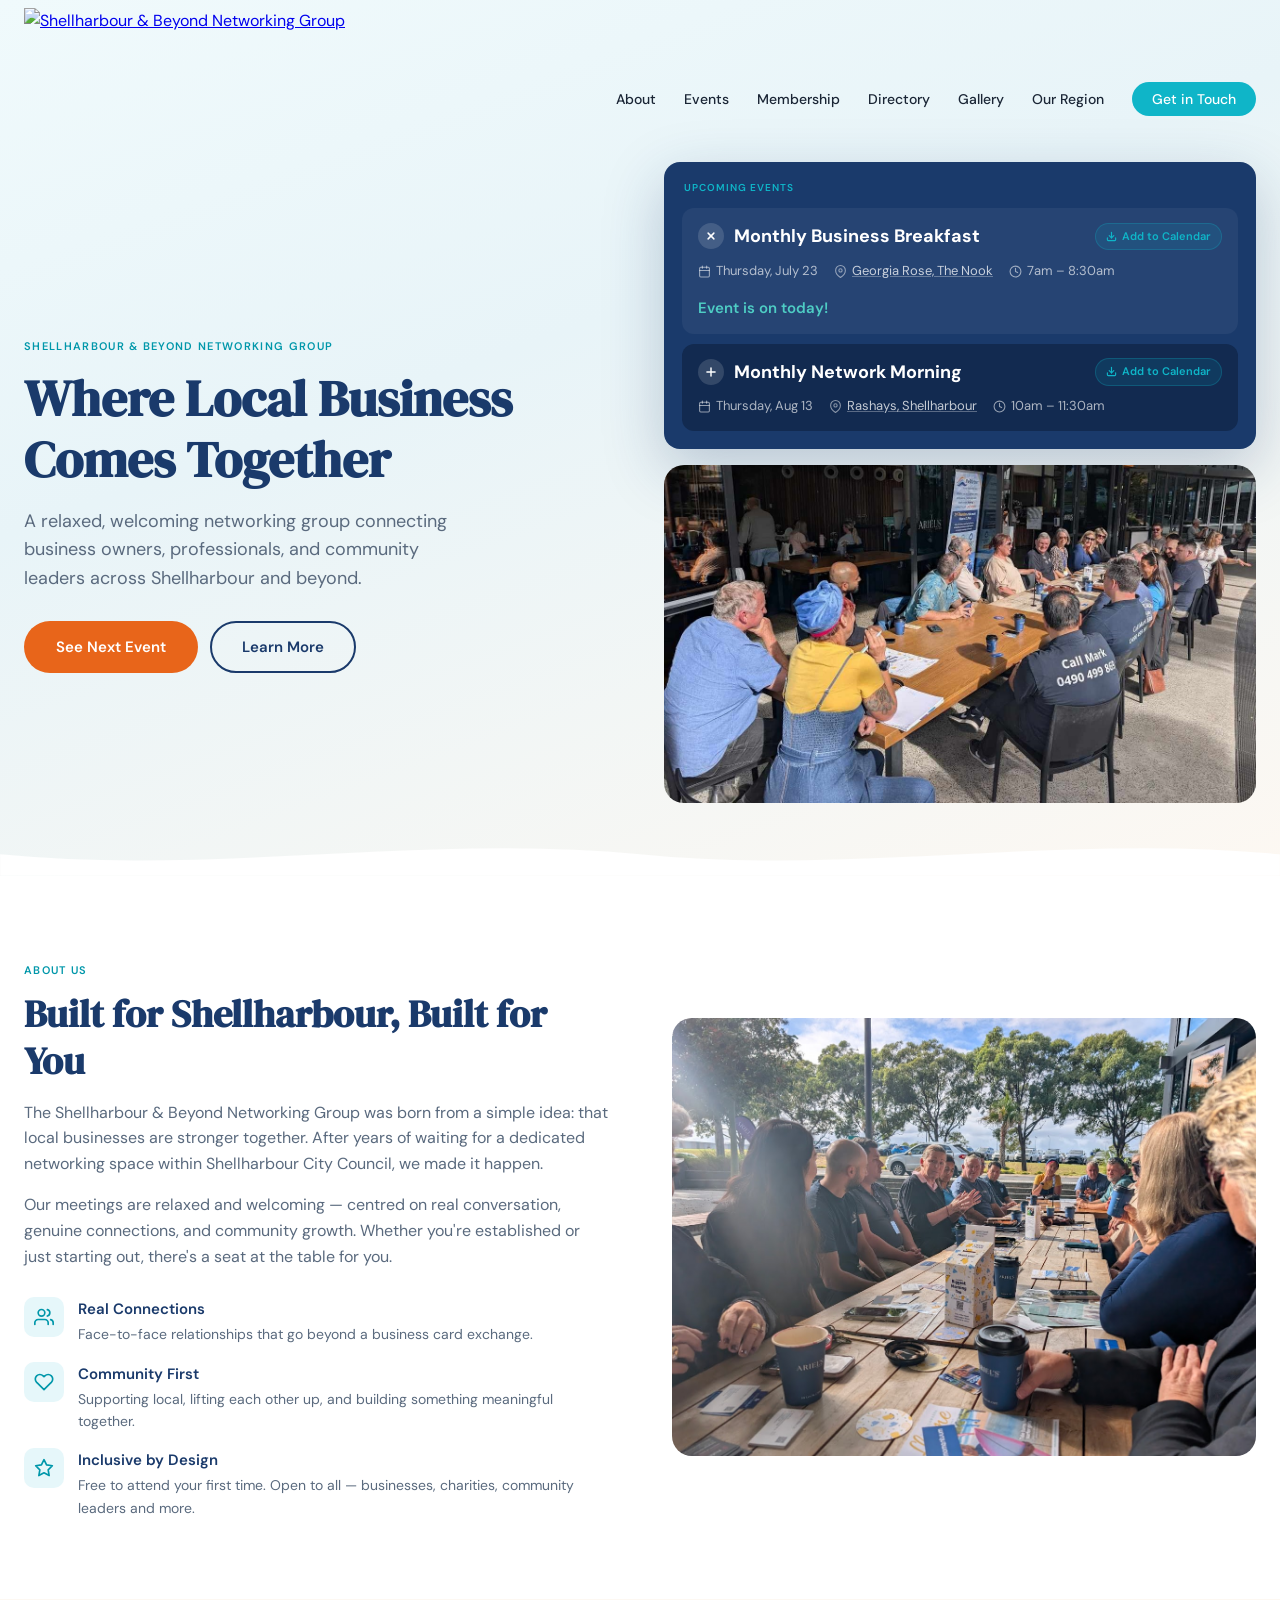
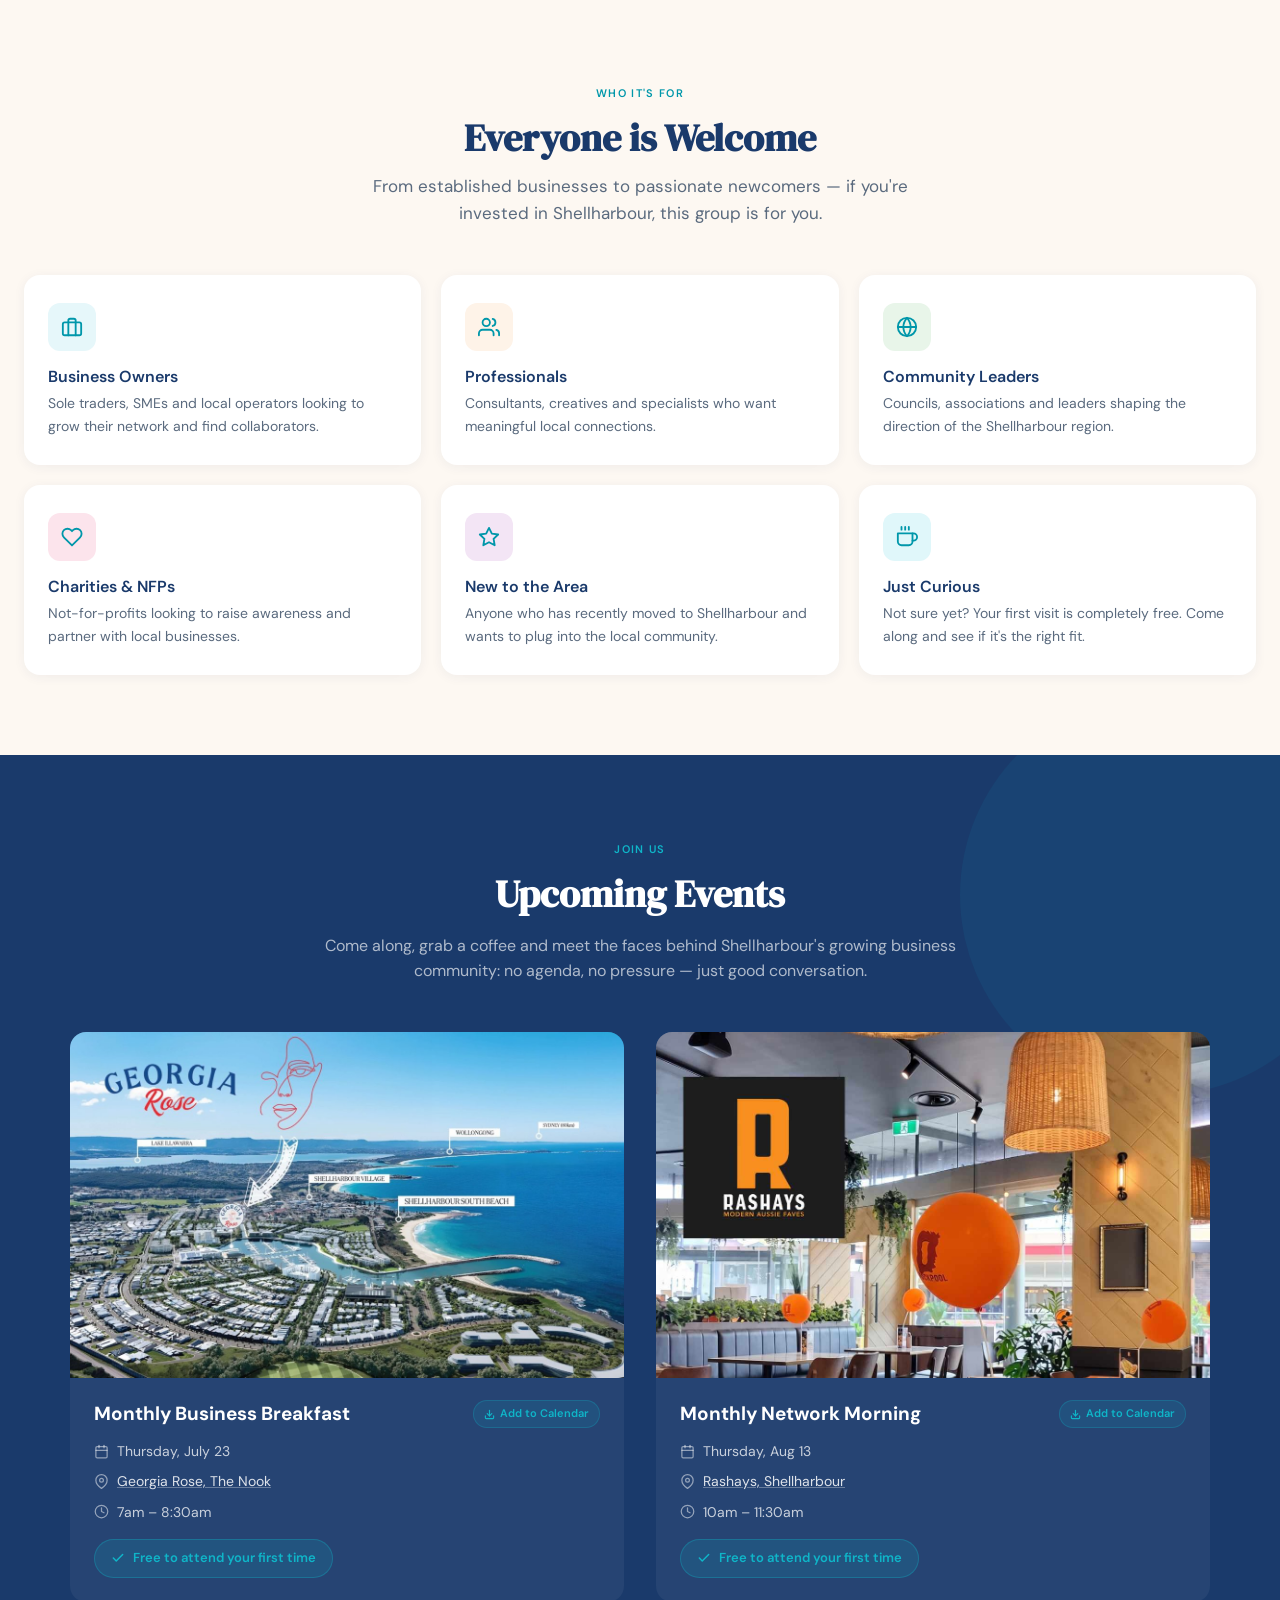
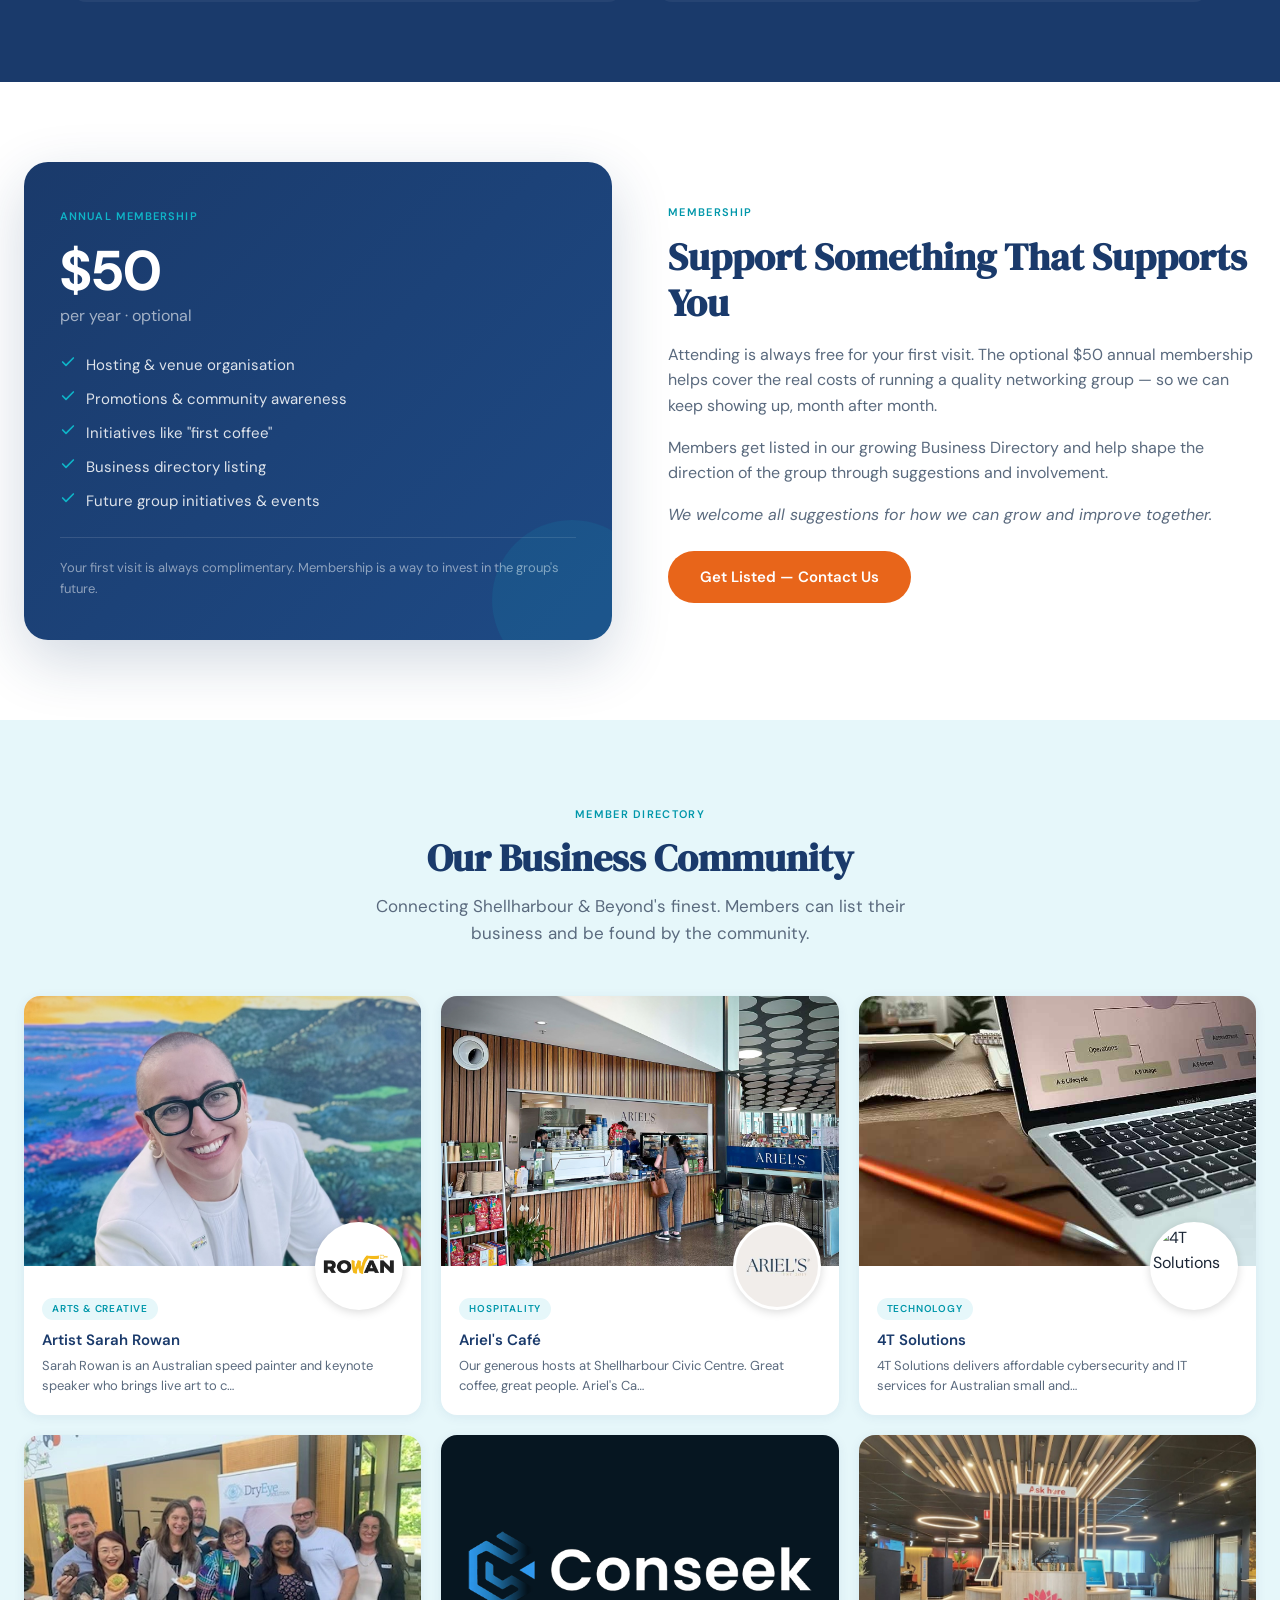
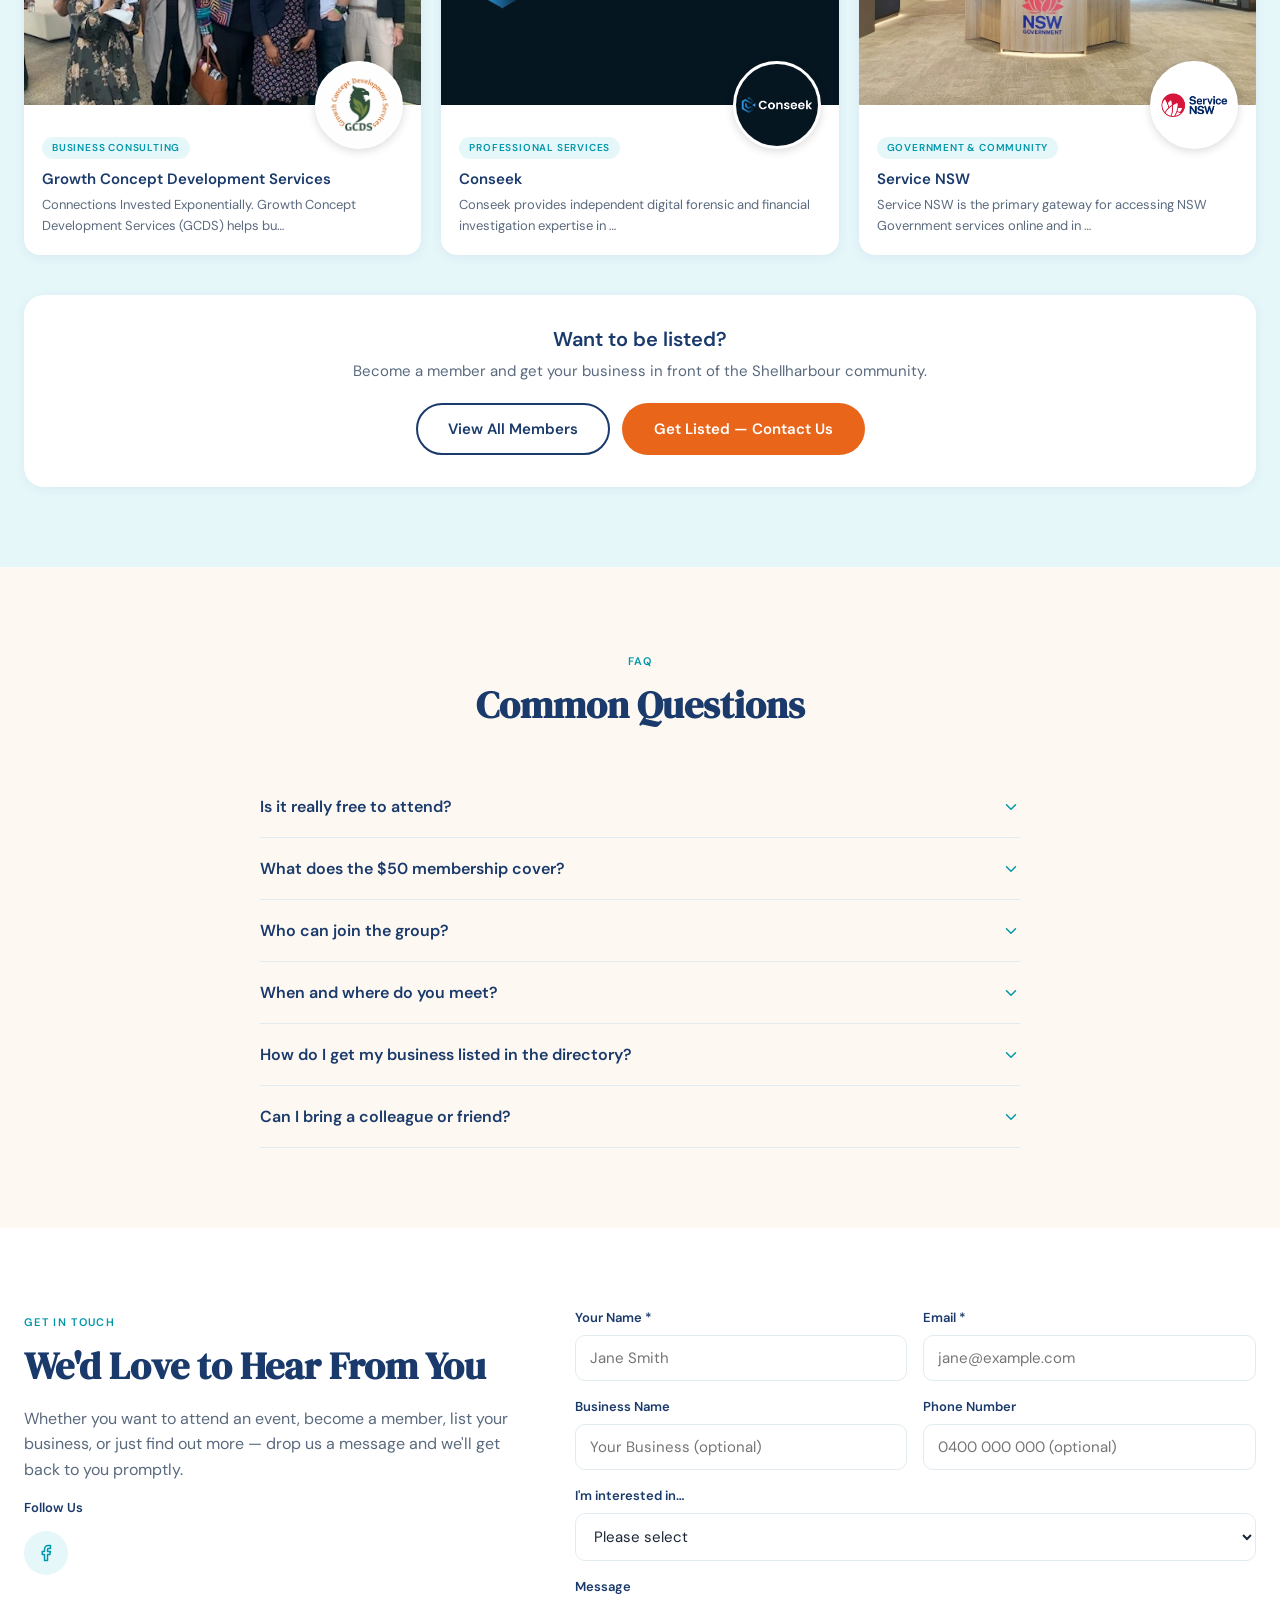
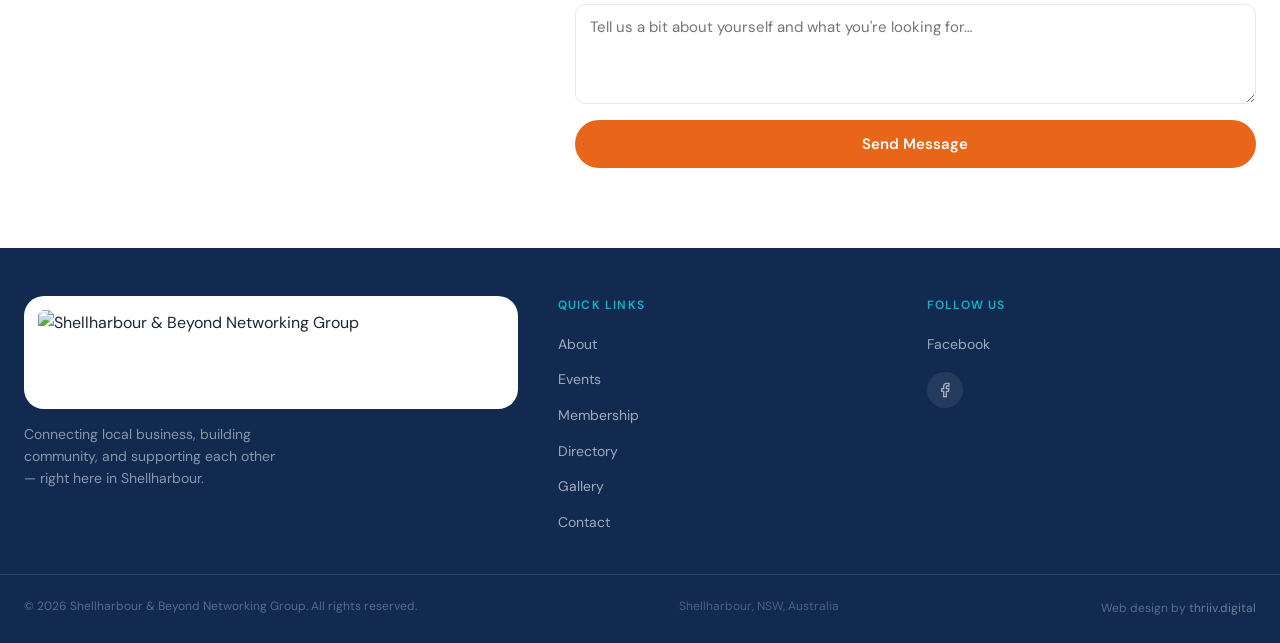
==== index.html @ 8dca5a4f "Add hover interactivity to event cards, fix Rashays crop, rejoin subtitle - Event cards now lift wit" ====
<!DOCTYPE html>
<html lang="en">
<head>
  <meta charset="UTF-8"/>
  <meta name="viewport" content="width=device-width, initial-scale=1.0"/>
  <title>Shellharbour &amp; Beyond Networking | Next Event 13 August</title>
  <meta name="description" content="A relaxed, welcoming networking group connecting business owners, professionals, and community leaders across Shellharbour and beyond."/>
  <!-- Favicon -->
  <link rel="icon" type="image/png" href="uploads/logo-shellharbour-beyond-networking-group.png"/>
  <!-- Open Graph -->
  <!-- GSC Verification -->
  <meta name="google-site-verification" content="t2BwqnAbx7-hQWrTQpnNmP_4eoyEBRBxiwrwbf_EPgg"/>
  <!-- Canonical -->
  <link rel="canonical" href="https://shbng.com.au/"/>
  <!-- Open Graph -->
  <meta property="og:type" content="website"/>
  <meta property="og:title" content="Shellharbour &amp; Beyond Networking Group"/>
  <meta property="og:description" content="A relaxed, welcoming networking group connecting business owners, professionals and community leaders across Shellharbour and beyond."/>
  <meta property="og:url" content="https://shbng.com.au/"/>
  <meta property="og:image" content="https://shbng.com.au/uploads/hero-networking-group.jpg"/>
  <meta name="twitter:card" content="summary_large_image"/>
  <!-- Structured Data -->
  <script type="application/ld+json">
  {
    "@context": "https://schema.org",
    "@graph": [
      {
        "@type": "Organization",
        "@id": "https://shbng.com.au/#organization",
        "name": "Shellharbour & Beyond Networking Group",
        "alternateName": "SHBNG",
        "url": "https://shbng.com.au",
        "logo": "https://shbng.com.au/uploads/logo-shellharbour-beyond-networking-group.png",
        "description": "A relaxed, welcoming networking group connecting business owners, professionals, and community leaders across Shellharbour and beyond.",
        "address": {
          "@type": "PostalAddress",
          "streetAddress": "Shellharbour Civic Centre",
          "addressLocality": "Shellharbour",
          "addressRegion": "NSW",
          "postalCode": "2529",
          "addressCountry": "AU"
        },
        "sameAs": [
          "https://www.facebook.com/groups/1859999315387617"
        ]
      },
      {
        "@type": "Event",
        "name": "Shellharbour & Beyond Networking Morning",
        "startDate": "2026-08-13T10:00:00+10:00",
        "endDate": "2026-08-13T11:30:00+10:00",
        "eventStatus": "https://schema.org/EventScheduled",
        "eventAttendanceMode": "https://schema.org/OfflineEventAttendanceMode",
        "description": "Monthly networking morning for local business owners, professionals and community leaders across Shellharbour and beyond. First visit is free.",
        "image": "https://shbng.com.au/uploads/hero-networking-group.jpg",
        "url": "https://shbng.com.au",
        "location": {
          "@type": "Place",
          "name": "Rashays Shellharbour",
          "address": {
            "@type": "PostalAddress",
            "streetAddress": "Rashays Restaurant, Shellharbour",
            "addressLocality": "Shellharbour",
            "addressRegion": "NSW",
            "postalCode": "2529",
            "addressCountry": "AU"
          }
        },
        "organizer": {
          "@id": "https://shbng.com.au/#organization"
        },
        "offers": {
          "@type": "Offer",
          "name": "First visit free",
          "price": "0",
          "priceCurrency": "AUD",
          "availability": "https://schema.org/InStock"
        }
      }
    ]
  }
  </script>
  <link rel="preconnect" href="https://fonts.googleapis.com"/>
  <link rel="preconnect" href="https://fonts.gstatic.com" crossorigin/>
  <link href="https://fonts.googleapis.com/css2?family=DM+Sans:wght@300;400;500;600;700&family=DM+Serif+Display:ital@0;1&display=swap" rel="stylesheet"/>
  <link rel="stylesheet" href="style.css?v=20260714f"/>
  <style>
    .about-slideshow { position: relative; width: 100%; border-radius: 20px; overflow: hidden; aspect-ratio: 4/3; }
    .about-slide { position: absolute; inset: 0; width: 100%; height: 100%; object-fit: cover; opacity: 0; transition: opacity 0.8s ease; pointer-events: none; }
    .about-slide.active { opacity: 1; pointer-events: auto; }
    .biz-card-thumb { transition: transform 0.4s ease; }
    .biz-card:hover .biz-card-thumb { transform: scale(1.07); }
  </style>
</head>
<body>

<!-- NAV -->
<nav id="main-nav">
  <div class="nav-inner">
    <a class="nav-logo" href="#">
      <img src="uploads/logo-shellharbour-beyond-networking-group.png" alt="Shellharbour &amp; Beyond Networking Group"/>
    </a>
    <div class="nav-event-pill">
      <svg width="13" height="13" viewBox="0 0 24 24" fill="none" stroke="currentColor" stroke-width="2" stroke-linecap="round" stroke-linejoin="round"><rect x="3" y="4" width="18" height="18" rx="2"/><line x1="16" y1="2" x2="16" y2="6"/><line x1="8" y1="2" x2="8" y2="6"/><line x1="3" y1="10" x2="21" y2="10"/></svg>
      <span id="nav-event-text">Next Event: August 13, 2026 &nbsp;·&nbsp; 10:00am – 11:30am</span>
    </div>
    <ul class="nav-links" id="nav-links">
      <li><a href="#about">About</a></li>
      <li><a href="#events">Events</a></li>
      <li><a href="#membership">Membership</a></li>
      <li><a href="members.html">Directory</a></li>
      <li><a href="gallery.html">Gallery</a></li>
      <li><a href="region.html">Our Region</a></li>
      <li><a href="#contact" class="nav-cta">Get in Touch</a></li>
      <li class="nav-mobile-event">📅 <span id="nav-event-text-mobile">Next Event: August 13, 2026 · 10:00am</span></li>
    </ul>
    <button class="nav-hamburger" id="nav-hamburger" aria-label="Open menu" aria-expanded="false">
      <span></span><span></span><span></span>
    </button>
  </div>
</nav>

<!-- HERO -->
<section class="hero">
  <div class="hero-inner">
    <div class="hero-text">
      <span class="section-tag">Shellharbour &amp; Beyond Networking Group</span>
      <h1 class="hero-title">Where Local Business Comes Together</h1>
      <p class="hero-sub">A relaxed, welcoming networking group connecting business owners, professionals, and community leaders across Shellharbour and beyond.</p>
      <div class="hero-actions">
        <a href="#events" class="btn-primary">See Next Event</a>
        <a href="#about" class="btn-outline">Learn More</a>
      </div>
    </div>
    <div class="hero-visual">
      <div class="countdown-card" id="events-card">
        <div class="countdown-label">Upcoming Events</div>

        <div class="event-item is-open"
             data-event-id="breakfast"
             data-target="2026-07-23T07:00:00+10:00"
             data-name="Monthly Business Breakfast"
             data-date-full="July 23, 2026"
             data-time-label="7:00am – 8:30am">
          <div class="event-item-header">
            <button class="event-toggle" type="button" aria-expanded="true" aria-controls="event-body-breakfast" aria-label="Toggle Monthly Business Breakfast details">
              <svg class="event-toggle-icon" width="14" height="14" viewBox="0 0 24 24" fill="none" stroke="currentColor" stroke-width="2.5" stroke-linecap="round"><line x1="12" y1="5" x2="12" y2="19"/><line x1="5" y1="12" x2="19" y2="12"/></svg>
            </button>
            <div class="event-item-title">Monthly Business Breakfast</div>
            <a class="add-to-cal"
              href="data:text/calendar;charset=utf8,BEGIN:VCALENDAR%0AVERSION:2.0%0APRODID:-//Shellharbour%20%26%20Beyond//EN%0ABEGIN:VEVENT%0ADTSTART:20260722T210000Z%0ADTEND:20260722T223000Z%0ASUMMARY:Shellharbour%20%26%20Beyond%20Monthly%20Business%20Breakfast%0ADESCRIPTION:Monthly%20business%20breakfast%20-%20first%20visit%20free!%0ALOCATION:Georgia%20Rose%2C%20The%20Nook%2C%20NSW%0AEND:VEVENT%0AEND:VCALENDAR"
              download="shellharbour-business-breakfast-jul2026.ics">
              <svg width="11" height="11" viewBox="0 0 24 24" fill="none" stroke="currentColor" stroke-width="2.5" stroke-linecap="round" stroke-linejoin="round"><path d="M21 15v4a2 2 0 0 1-2 2H5a2 2 0 0 1-2-2v-4"/><polyline points="7 10 12 15 17 10"/><line x1="12" y1="15" x2="12" y2="3"/></svg>
              Add to Calendar
            </a>
          </div>
          <div class="event-item-meta">
            <span class="cd-loc">
              <svg width="13" height="13" viewBox="0 0 24 24" fill="none" stroke="rgba(255,255,255,0.55)" stroke-width="2" stroke-linecap="round" stroke-linejoin="round"><rect x="3" y="4" width="18" height="18" rx="2"/><line x1="16" y1="2" x2="16" y2="6"/><line x1="8" y1="2" x2="8" y2="6"/><line x1="3" y1="10" x2="21" y2="10"/></svg>
              Thursday, July 23
            </span>
            <span class="cd-loc">
              <svg width="13" height="13" viewBox="0 0 24 24" fill="none" stroke="rgba(255,255,255,0.5)" stroke-width="2" stroke-linecap="round" stroke-linejoin="round"><path d="M21 10c0 7-9 13-9 13s-9-6-9-13a9 9 0 0 1 18 0z"/><circle cx="12" cy="10" r="3"/></svg>
              <a href="https://www.google.com/maps/search/Georgia+Rose+The+Nook" target="_blank" rel="noopener noreferrer">Georgia Rose, The Nook</a>
            </span>
            <span class="cd-loc">
              <svg width="13" height="13" viewBox="0 0 24 24" fill="none" stroke="rgba(255,255,255,0.55)" stroke-width="2" stroke-linecap="round" stroke-linejoin="round"><circle cx="12" cy="12" r="10"/><polyline points="12 6 12 12 16 14"/></svg>
              7am – 8:30am
            </span>
          </div>
          <div class="event-item-body" id="event-body-breakfast">
            <div class="countdown-grid">
              <div class="countdown-unit">
                <div class="countdown-num" data-cd="days">00</div>
                <div class="countdown-unitlabel">Days</div>
              </div>
              <div class="countdown-unit">
                <div class="countdown-num" data-cd="hours">00</div>
                <div class="countdown-unitlabel">Hours</div>
              </div>
              <div class="countdown-unit">
                <div class="countdown-num" data-cd="mins">00</div>
                <div class="countdown-unitlabel">Mins</div>
              </div>
            </div>
            <div class="countdown-expired" style="display:none">Event is on today!</div>
          </div>
        </div>

        <div class="event-item"
             data-event-id="network"
             data-target="2026-08-13T10:00:00+10:00"
             data-name="Monthly Network Morning"
             data-date-full="August 13, 2026"
             data-time-label="10:00am – 11:30am">
          <div class="event-item-header">
            <button class="event-toggle" type="button" aria-expanded="false" aria-controls="event-body-network" aria-label="Toggle Monthly Network Morning details">
              <svg class="event-toggle-icon" width="14" height="14" viewBox="0 0 24 24" fill="none" stroke="currentColor" stroke-width="2.5" stroke-linecap="round"><line x1="12" y1="5" x2="12" y2="19"/><line x1="5" y1="12" x2="19" y2="12"/></svg>
            </button>
            <div class="event-item-title">Monthly Network Morning</div>
            <a class="add-to-cal"
              href="data:text/calendar;charset=utf8,BEGIN:VCALENDAR%0AVERSION:2.0%0APRODID:-//Shellharbour%20%26%20Beyond//EN%0ABEGIN:VEVENT%0ADTSTART:20260813T000000Z%0ADTEND:20260813T013000Z%0ASUMMARY:Shellharbour%20%26%20Beyond%20Monthly%20Network%20Morning%0ADESCRIPTION:Monthly%20networking%20event%20-%20first%20visit%20free!%0ALOCATION:Rashays%20Shellharbour%2C%20NSW%0AURL:https://share.google/5BaDR1vyqAD13IMUi%0AEND:VEVENT%0AEND:VCALENDAR"
              download="shellharbour-network-morning-aug2026.ics">
              <svg width="11" height="11" viewBox="0 0 24 24" fill="none" stroke="currentColor" stroke-width="2.5" stroke-linecap="round" stroke-linejoin="round"><path d="M21 15v4a2 2 0 0 1-2 2H5a2 2 0 0 1-2-2v-4"/><polyline points="7 10 12 15 17 10"/><line x1="12" y1="15" x2="12" y2="3"/></svg>
              Add to Calendar
            </a>
          </div>
          <div class="event-item-meta">
            <span class="cd-loc">
              <svg width="13" height="13" viewBox="0 0 24 24" fill="none" stroke="rgba(255,255,255,0.55)" stroke-width="2" stroke-linecap="round" stroke-linejoin="round"><rect x="3" y="4" width="18" height="18" rx="2"/><line x1="16" y1="2" x2="16" y2="6"/><line x1="8" y1="2" x2="8" y2="6"/><line x1="3" y1="10" x2="21" y2="10"/></svg>
              Thursday, Aug 13
            </span>
            <span class="cd-loc">
              <svg width="13" height="13" viewBox="0 0 24 24" fill="none" stroke="rgba(255,255,255,0.5)" stroke-width="2" stroke-linecap="round" stroke-linejoin="round"><path d="M21 10c0 7-9 13-9 13s-9-6-9-13a9 9 0 0 1 18 0z"/><circle cx="12" cy="10" r="3"/></svg>
              <a href="https://share.google/5BaDR1vyqAD13IMUi" target="_blank" rel="noopener noreferrer">Rashays, Shellharbour</a>
            </span>
            <span class="cd-loc">
              <svg width="13" height="13" viewBox="0 0 24 24" fill="none" stroke="rgba(255,255,255,0.55)" stroke-width="2" stroke-linecap="round" stroke-linejoin="round"><circle cx="12" cy="12" r="10"/><polyline points="12 6 12 12 16 14"/></svg>
              10am – 11:30am
            </span>
          </div>
          <div class="event-item-body" id="event-body-network">
            <div class="countdown-grid">
              <div class="countdown-unit">
                <div class="countdown-num" data-cd="days">00</div>
                <div class="countdown-unitlabel">Days</div>
              </div>
              <div class="countdown-unit">
                <div class="countdown-num" data-cd="hours">00</div>
                <div class="countdown-unitlabel">Hours</div>
              </div>
              <div class="countdown-unit">
                <div class="countdown-num" data-cd="mins">00</div>
                <div class="countdown-unitlabel">Mins</div>
              </div>
            </div>
            <div class="countdown-expired" style="display:none">Event is on today!</div>
          </div>
        </div>
      </div>
      <img src="uploads/shbng-network2a.jpg?v=20260714" alt="Shellharbour &amp; Beyond Networking Group members" class="hero-photo"/>
    </div>
  </div>
  <div class="wave-divider">
    <svg viewBox="0 0 1440 48" xmlns="http://www.w3.org/2000/svg">
      <path d="M0,48 L0,24 C240,48 480,0 720,24 C960,48 1200,0 1440,24 L1440,48 Z" fill="white"/>
    </svg>
  </div>
</section>

<!-- ABOUT -->
<section class="about" id="about">
  <div class="container">
    <div class="about-grid">
      <div>
        <span class="section-tag">About Us</span>
        <h2>Built for Shellharbour, Built for You</h2>
        <p>The Shellharbour &amp; Beyond Networking Group was born from a simple idea: that local businesses are stronger together. After years of waiting for a dedicated networking space within Shellharbour City Council, we made it happen.</p>
        <p>Our meetings are relaxed and welcoming — centred on real conversation, genuine connections, and community growth. Whether you're established or just starting out, there's a seat at the table for you.</p>
        <div class="about-pillars">
          <div class="pillar">
            <div class="pillar-icon">
              <svg width="20" height="20" viewBox="0 0 24 24" fill="none" stroke="var(--teal-mid)" stroke-width="2" stroke-linecap="round" stroke-linejoin="round"><path d="M17 21v-2a4 4 0 0 0-4-4H5a4 4 0 0 0-4 4v2"/><circle cx="9" cy="7" r="4"/><path d="M23 21v-2a4 4 0 0 0-3-3.87"/><path d="M16 3.13a4 4 0 0 1 0 7.75"/></svg>
            </div>
            <div class="pillar-text">
              <h4>Real Connections</h4>
              <p>Face-to-face relationships that go beyond a business card exchange.</p>
            </div>
          </div>
          <div class="pillar">
            <div class="pillar-icon">
              <svg width="20" height="20" viewBox="0 0 24 24" fill="none" stroke="var(--teal-mid)" stroke-width="2" stroke-linecap="round" stroke-linejoin="round"><path d="M20.84 4.61a5.5 5.5 0 0 0-7.78 0L12 5.67l-1.06-1.06a5.5 5.5 0 0 0-7.78 7.78l1.06 1.06L12 21.23l7.78-7.78 1.06-1.06a5.5 5.5 0 0 0 0-7.78z"/></svg>
            </div>
            <div class="pillar-text">
              <h4>Community First</h4>
              <p>Supporting local, lifting each other up, and building something meaningful together.</p>
            </div>
          </div>
          <div class="pillar">
            <div class="pillar-icon">
              <svg width="20" height="20" viewBox="0 0 24 24" fill="none" stroke="var(--teal-mid)" stroke-width="2" stroke-linecap="round" stroke-linejoin="round"><polygon points="12 2 15.09 8.26 22 9.27 17 14.14 18.18 21.02 12 17.77 5.82 21.02 7 14.14 2 9.27 8.91 8.26 12 2"/></svg>
            </div>
            <div class="pillar-text">
              <h4>Inclusive by Design</h4>
              <p>Free to attend your first time. Open to all — businesses, charities, community leaders and more.</p>
            </div>
          </div>
        </div>
      </div>
      <div class="about-slideshow">
        <img src="uploads/shbng-network3.jpg"                              alt="Shellharbour &amp; Beyond Networking Group members" class="about-slide active"/>
        <img src="uploads/20260611SHBNG-9.jpg"                             alt="Shellharbour &amp; Beyond Networking Group members" class="about-slide"/>
        <img src="uploads/events/MP107729-3SHBNG20260709.jpg"              alt="Shellharbour &amp; Beyond Networking Group members" class="about-slide"/>
        <img src="uploads/events/MP107709SHBNG20260709.jpg"                alt="Shellharbour &amp; Beyond Networking Group members" class="about-slide"/>
      </div>
    </div>
  </div>
</section>

<!-- WHO IS IT FOR -->
<section class="who" id="who">
  <div class="container">
    <div class="section-header">
      <span class="section-tag">Who It's For</span>
      <h2>Everyone is Welcome</h2>
      <p>From established businesses to passionate newcomers — if you're invested in Shellharbour, this group is for you.</p>
    </div>
    <div class="who-cards">
      <div class="who-card">
        <div class="who-card-icon" style="background:#e6f7fa">
          <svg width="22" height="22" viewBox="0 0 24 24" fill="none" stroke="var(--teal-mid)" stroke-width="2" stroke-linecap="round" stroke-linejoin="round"><rect x="2" y="7" width="20" height="14" rx="2"/><path d="M16 21V5a2 2 0 0 0-2-2h-4a2 2 0 0 0-2 2v16"/></svg>
        </div>
        <h3>Business Owners</h3>
        <p>Sole traders, SMEs and local operators looking to grow their network and find collaborators.</p>
      </div>
      <div class="who-card">
        <div class="who-card-icon" style="background:#fef3e8">
          <svg width="22" height="22" viewBox="0 0 24 24" fill="none" stroke="var(--teal-mid)" stroke-width="2" stroke-linecap="round" stroke-linejoin="round"><path d="M17 21v-2a4 4 0 0 0-4-4H5a4 4 0 0 0-4 4v2"/><circle cx="9" cy="7" r="4"/><path d="M23 21v-2a4 4 0 0 0-3-3.87"/><path d="M16 3.13a4 4 0 0 1 0 7.75"/></svg>
        </div>
        <h3>Professionals</h3>
        <p>Consultants, creatives and specialists who want meaningful local connections.</p>
      </div>
      <div class="who-card">
        <div class="who-card-icon" style="background:#e8f5e9">
          <svg width="22" height="22" viewBox="0 0 24 24" fill="none" stroke="var(--teal-mid)" stroke-width="2" stroke-linecap="round" stroke-linejoin="round"><circle cx="12" cy="12" r="10"/><line x1="2" y1="12" x2="22" y2="12"/><path d="M12 2a15.3 15.3 0 0 1 4 10 15.3 15.3 0 0 1-4 10 15.3 15.3 0 0 1-4-10 15.3 15.3 0 0 1 4-10z"/></svg>
        </div>
        <h3>Community Leaders</h3>
        <p>Councils, associations and leaders shaping the direction of the Shellharbour region.</p>
      </div>
      <div class="who-card">
        <div class="who-card-icon" style="background:#fce4ec">
          <svg width="22" height="22" viewBox="0 0 24 24" fill="none" stroke="var(--teal-mid)" stroke-width="2" stroke-linecap="round" stroke-linejoin="round"><path d="M20.84 4.61a5.5 5.5 0 0 0-7.78 0L12 5.67l-1.06-1.06a5.5 5.5 0 0 0-7.78 7.78l1.06 1.06L12 21.23l7.78-7.78 1.06-1.06a5.5 5.5 0 0 0 0-7.78z"/></svg>
        </div>
        <h3>Charities &amp; NFPs</h3>
        <p>Not-for-profits looking to raise awareness and partner with local businesses.</p>
      </div>
      <div class="who-card">
        <div class="who-card-icon" style="background:#f3e5f5">
          <svg width="22" height="22" viewBox="0 0 24 24" fill="none" stroke="var(--teal-mid)" stroke-width="2" stroke-linecap="round" stroke-linejoin="round"><polygon points="12 2 15.09 8.26 22 9.27 17 14.14 18.18 21.02 12 17.77 5.82 21.02 7 14.14 2 9.27 8.91 8.26 12 2"/></svg>
        </div>
        <h3>New to the Area</h3>
        <p>Anyone who has recently moved to Shellharbour and wants to plug into the local community.</p>
      </div>
      <div class="who-card">
        <div class="who-card-icon" style="background:#e0f7fa">
          <svg width="22" height="22" viewBox="0 0 24 24" fill="none" stroke="var(--teal-mid)" stroke-width="2" stroke-linecap="round" stroke-linejoin="round"><path d="M18 8h1a4 4 0 0 1 0 8h-1"/><path d="M2 8h16v9a4 4 0 0 1-4 4H6a4 4 0 0 1-4-4V8z"/><line x1="6" y1="1" x2="6" y2="4"/><line x1="10" y1="1" x2="10" y2="4"/><line x1="14" y1="1" x2="14" y2="4"/></svg>
        </div>
        <h3>Just Curious</h3>
        <p>Not sure yet? Your first visit is completely free. Come along and see if it's the right fit.</p>
      </div>
    </div>
  </div>
</section>

<!-- EVENTS -->
<section class="event-section" id="events">
  <div class="container">
    <div class="events-header">
      <span class="section-tag event-tag">Join Us</span>
      <h2>Upcoming Events</h2>
      <p class="event-intro">Come along, grab a coffee and meet the faces behind Shellharbour's growing business community: no agenda, no pressure — just good conversation.</p>
    </div>
    <div class="events-grid">
      <div class="event-card">
        <img src="uploads/georgia-rose.jpg" alt="Georgia Rose, The Nook" class="event-card-img"/>
        <div class="event-card-body">
          <div class="event-card-title-row">
            <h3 class="event-card-title">Monthly Business Breakfast</h3>
            <a class="add-to-cal"
              href="data:text/calendar;charset=utf8,BEGIN:VCALENDAR%0AVERSION:2.0%0APRODID:-//Shellharbour%20%26%20Beyond//EN%0ABEGIN:VEVENT%0ADTSTART:20260722T210000Z%0ADTEND:20260722T223000Z%0ASUMMARY:Shellharbour%20%26%20Beyond%20Monthly%20Business%20Breakfast%0ADESCRIPTION:Monthly%20business%20breakfast%20-%20first%20visit%20free!%0ALOCATION:Georgia%20Rose%2C%20The%20Nook%2C%20NSW%0AEND:VEVENT%0AEND:VCALENDAR"
              download="shellharbour-business-breakfast-jul2026.ics">
              <svg width="11" height="11" viewBox="0 0 24 24" fill="none" stroke="currentColor" stroke-width="2.5" stroke-linecap="round" stroke-linejoin="round"><path d="M21 15v4a2 2 0 0 1-2 2H5a2 2 0 0 1-2-2v-4"/><polyline points="7 10 12 15 17 10"/><line x1="12" y1="15" x2="12" y2="3"/></svg>
              Add to Calendar
            </a>
          </div>
          <div class="event-card-meta">
            <span class="event-card-meta-row">
              <svg width="15" height="15" viewBox="0 0 24 24" fill="none" stroke="rgba(255,255,255,0.5)" stroke-width="2" stroke-linecap="round" stroke-linejoin="round"><rect x="3" y="4" width="18" height="18" rx="2"/><line x1="16" y1="2" x2="16" y2="6"/><line x1="8" y1="2" x2="8" y2="6"/><line x1="3" y1="10" x2="21" y2="10"/></svg>
              Thursday, July 23
            </span>
            <span class="event-card-meta-row">
              <svg width="15" height="15" viewBox="0 0 24 24" fill="none" stroke="rgba(255,255,255,0.5)" stroke-width="2" stroke-linecap="round" stroke-linejoin="round"><path d="M21 10c0 7-9 13-9 13s-9-6-9-13a9 9 0 0 1 18 0z"/><circle cx="12" cy="10" r="3"/></svg>
              <a href="https://www.google.com/maps/search/Georgia+Rose+The+Nook" target="_blank" rel="noopener noreferrer">Georgia Rose, The Nook</a>
            </span>
            <span class="event-card-meta-row">
              <svg width="15" height="15" viewBox="0 0 24 24" fill="none" stroke="rgba(255,255,255,0.5)" stroke-width="2" stroke-linecap="round" stroke-linejoin="round"><circle cx="12" cy="12" r="10"/><polyline points="12 6 12 12 16 14"/></svg>
              7am – 8:30am
            </span>
          </div>
          <div class="free-badge">
            <svg width="14" height="14" viewBox="0 0 24 24" fill="none" stroke="currentColor" stroke-width="2.5" stroke-linecap="round" stroke-linejoin="round"><polyline points="20 6 9 17 4 12"/></svg>
            Free to attend your first time
          </div>
        </div>
      </div>
      <div class="event-card">
        <img src="uploads/pic-shbng-rashays2.jpg" alt="Rashays Shellharbour" class="event-card-img event-card-img-top"/>
        <div class="event-card-body">
          <div class="event-card-title-row">
            <h3 class="event-card-title">Monthly Network Morning</h3>
            <a class="add-to-cal"
              href="data:text/calendar;charset=utf8,BEGIN:VCALENDAR%0AVERSION:2.0%0APRODID:-//Shellharbour%20%26%20Beyond//EN%0ABEGIN:VEVENT%0ADTSTART:20260813T000000Z%0ADTEND:20260813T013000Z%0ASUMMARY:Shellharbour%20%26%20Beyond%20Monthly%20Network%20Morning%0ADESCRIPTION:Monthly%20networking%20event%20-%20first%20visit%20free!%0ALOCATION:Rashays%20Shellharbour%2C%20NSW%0AURL:https://share.google/5BaDR1vyqAD13IMUi%0AEND:VEVENT%0AEND:VCALENDAR"
              download="shellharbour-network-morning-aug2026.ics">
              <svg width="11" height="11" viewBox="0 0 24 24" fill="none" stroke="currentColor" stroke-width="2.5" stroke-linecap="round" stroke-linejoin="round"><path d="M21 15v4a2 2 0 0 1-2 2H5a2 2 0 0 1-2-2v-4"/><polyline points="7 10 12 15 17 10"/><line x1="12" y1="15" x2="12" y2="3"/></svg>
              Add to Calendar
            </a>
          </div>
          <div class="event-card-meta">
            <span class="event-card-meta-row">
              <svg width="15" height="15" viewBox="0 0 24 24" fill="none" stroke="rgba(255,255,255,0.5)" stroke-width="2" stroke-linecap="round" stroke-linejoin="round"><rect x="3" y="4" width="18" height="18" rx="2"/><line x1="16" y1="2" x2="16" y2="6"/><line x1="8" y1="2" x2="8" y2="6"/><line x1="3" y1="10" x2="21" y2="10"/></svg>
              Thursday, Aug 13
            </span>
            <span class="event-card-meta-row">
              <svg width="15" height="15" viewBox="0 0 24 24" fill="none" stroke="rgba(255,255,255,0.5)" stroke-width="2" stroke-linecap="round" stroke-linejoin="round"><path d="M21 10c0 7-9 13-9 13s-9-6-9-13a9 9 0 0 1 18 0z"/><circle cx="12" cy="10" r="3"/></svg>
              <a href="https://share.google/5BaDR1vyqAD13IMUi" target="_blank" rel="noopener noreferrer">Rashays, Shellharbour</a>
            </span>
            <span class="event-card-meta-row">
              <svg width="15" height="15" viewBox="0 0 24 24" fill="none" stroke="rgba(255,255,255,0.5)" stroke-width="2" stroke-linecap="round" stroke-linejoin="round"><circle cx="12" cy="12" r="10"/><polyline points="12 6 12 12 16 14"/></svg>
              10am – 11:30am
            </span>
          </div>
          <div class="free-badge">
            <svg width="14" height="14" viewBox="0 0 24 24" fill="none" stroke="currentColor" stroke-width="2.5" stroke-linecap="round" stroke-linejoin="round"><polyline points="20 6 9 17 4 12"/></svg>
            Free to attend your first time
          </div>
        </div>
      </div>
    </div>
  </div>
</section>

<!-- MEMBERSHIP -->
<section class="membership" id="membership">
  <div class="container">
    <div class="membership-inner">
      <div class="membership-card">
        <span class="membership-badge">Annual Membership</span>
        <div class="price">$50</div>
        <div class="price-period">per year · optional</div>
        <ul class="membership-perks">
          <li>
            <span class="perk-check"><svg width="16" height="16" viewBox="0 0 24 24" fill="none" stroke="var(--teal)" stroke-width="2.5" stroke-linecap="round" stroke-linejoin="round"><polyline points="20 6 9 17 4 12"/></svg></span>
            Hosting &amp; venue organisation
          </li>
          <li>
            <span class="perk-check"><svg width="16" height="16" viewBox="0 0 24 24" fill="none" stroke="var(--teal)" stroke-width="2.5" stroke-linecap="round" stroke-linejoin="round"><polyline points="20 6 9 17 4 12"/></svg></span>
            Promotions &amp; community awareness
          </li>
          <li>
            <span class="perk-check"><svg width="16" height="16" viewBox="0 0 24 24" fill="none" stroke="var(--teal)" stroke-width="2.5" stroke-linecap="round" stroke-linejoin="round"><polyline points="20 6 9 17 4 12"/></svg></span>
            Initiatives like "first coffee"
          </li>
          <li>
            <span class="perk-check"><svg width="16" height="16" viewBox="0 0 24 24" fill="none" stroke="var(--teal)" stroke-width="2.5" stroke-linecap="round" stroke-linejoin="round"><polyline points="20 6 9 17 4 12"/></svg></span>
            Business directory listing
          </li>
          <li>
            <span class="perk-check"><svg width="16" height="16" viewBox="0 0 24 24" fill="none" stroke="var(--teal)" stroke-width="2.5" stroke-linecap="round" stroke-linejoin="round"><polyline points="20 6 9 17 4 12"/></svg></span>
            Future group initiatives &amp; events
          </li>
        </ul>
        <div class="membership-note">Your first visit is always complimentary. Membership is a way to invest in the group's future.</div>
      </div>
      <div class="membership-text">
        <span class="section-tag">Membership</span>
        <h2>Support Something That Supports You</h2>
        <p>Attending is always free for your first visit. The optional $50 annual membership helps cover the real costs of running a quality networking group — so we can keep showing up, month after month.</p>
        <p>Members get listed in our growing Business Directory and help shape the direction of the group through suggestions and involvement.</p>
        <p class="membership-italic">We welcome all suggestions for how we can grow and improve together.</p>
        <div style="margin-top:24px">
          <a href="get-listed.html" class="btn-primary">Get Listed — Contact Us</a>
        </div>
      </div>
    </div>
  </div>
</section>

<section class="directory" id="directory">
  <div class="container">
    <div class="section-header">
      <span class="section-tag">Member Directory</span>
      <h2>Our Business Community</h2>
      <p>Connecting Shellharbour &amp; Beyond's finest. Members can list their business and be found by the community.</p>
    </div>
    <div class="directory-grid" id="homepage-directory-grid"></div>
    <div class="biz-join-cta">
      <h3>Want to be listed?</h3>
      <p>Become a member and get your business in front of the Shellharbour community.</p>
      <div style="display:flex;gap:12px;justify-content:center;flex-wrap:wrap;margin-top:4px">
        <a href="members.html" class="btn-outline">View All Members</a>
        <a href="get-listed.html" class="btn-primary">Get Listed — Contact Us</a>
      </div>
    </div>
  </div>
</section>

<!-- TESTIMONIALS — hidden for Phase 1 launch
<section class="testimonials">
  <div class="container">
    <div class="section-header">
      <span class="section-tag">Community Voices</span>
      <h2>What People Are Saying</h2>
    </div>
    <div class="testimonials-grid">
      <div class="testimonial-card">
        <div class="testimonial-quote">"</div>
        <p class="testimonial-text">I've been waiting three years for something like this to come to Shellharbour. The inaugural event was warm, genuine and exactly what our business community needed.</p>
        <div class="testimonial-author">
          <div class="testimonial-avatar"></div>
          <div class="testimonial-author-info">
            <strong>Sarah M.</strong>
            <span>Local Business Owner</span>
          </div>
        </div>
      </div>
      <div class="testimonial-card">
        <div class="testimonial-quote">"</div>
        <p class="testimonial-text">Finally a networking group that feels like a conversation, not a sales pitch. I left with three new contacts and a genuine sense of community.</p>
        <div class="testimonial-author">
          <div class="testimonial-avatar"></div>
          <div class="testimonial-author-info">
            <strong>James K.</strong>
            <span>Marketing Consultant</span>
          </div>
        </div>
      </div>
      <div class="testimonial-card">
        <div class="testimonial-quote">"</div>
        <p class="testimonial-text">As a new business in the area, this group gave me an incredible starting point. I walked away feeling supported and excited about what we're building here together.</p>
        <div class="testimonial-author">
          <div class="testimonial-avatar"></div>
          <div class="testimonial-author-info">
            <strong>Priya T.</strong>
            <span>Wellness Studio Founder</span>
          </div>
        </div>
      </div>
    </div>
  </div>
</section>
-->

<!-- FAQ -->
<section class="faq" id="faq">
  <div class="container">
    <div class="section-header">
      <span class="section-tag">FAQ</span>
      <h2>Common Questions</h2>
    </div>
    <div class="faq-list">
      <div class="faq-item">
        <button class="faq-question" aria-expanded="false">
          Is it really free to attend?
          <span class="faq-chevron"><svg width="18" height="18" viewBox="0 0 24 24" fill="none" stroke="var(--teal-mid)" stroke-width="2" stroke-linecap="round" stroke-linejoin="round"><polyline points="6 9 12 15 18 9"/></svg></span>
        </button>
        <div class="faq-answer">
          <div class="faq-answer-inner">Yes! Your first visit is completely complimentary — no obligation, no pressure. After that, the optional $50 annual membership helps sustain and grow the group.</div>
        </div>
      </div>
      <div class="faq-item">
        <button class="faq-question" aria-expanded="false">
          What does the $50 membership cover?
          <span class="faq-chevron"><svg width="18" height="18" viewBox="0 0 24 24" fill="none" stroke="var(--teal-mid)" stroke-width="2" stroke-linecap="round" stroke-linejoin="round"><polyline points="6 9 12 15 18 9"/></svg></span>
        </button>
        <div class="faq-answer">
          <div class="faq-answer-inner">Membership contributions go towards venue and hosting costs, group promotions and awareness, initiatives like the first-coffee welcome, and future events and activities. We're always open to suggestions.</div>
        </div>
      </div>
      <div class="faq-item">
        <button class="faq-question" aria-expanded="false">
          Who can join the group?
          <span class="faq-chevron"><svg width="18" height="18" viewBox="0 0 24 24" fill="none" stroke="var(--teal-mid)" stroke-width="2" stroke-linecap="round" stroke-linejoin="round"><polyline points="6 9 12 15 18 9"/></svg></span>
        </button>
        <div class="faq-answer">
          <div class="faq-answer-inner">Absolutely anyone with a connection to or interest in the Shellharbour area. Business owners, sole traders, professionals, community leaders, charities, not-for-profits, and curious locals are all welcome.</div>
        </div>
      </div>
      <div class="faq-item">
        <button class="faq-question" aria-expanded="false">
          When and where do you meet?
          <span class="faq-chevron"><svg width="18" height="18" viewBox="0 0 24 24" fill="none" stroke="var(--teal-mid)" stroke-width="2" stroke-linecap="round" stroke-linejoin="round"><polyline points="6 9 12 15 18 9"/></svg></span>
        </button>
        <div class="faq-answer">
          <div class="faq-answer-inner">
            We currently meet twice a month:
            <ul>
              <li><strong>2nd Thursday of every month:</strong> Rashays Shellharbour, from 10:00am to 11:30am.</li>
              <li><strong>4th Thursday of every month:</strong> Georgia Rose, from 7:00am to 8:30am.</li>
            </ul>
            Check back here or follow our socials for exact dates.
          </div>
        </div>
      </div>
      <div class="faq-item">
        <button class="faq-question" aria-expanded="false">
          How do I get my business listed in the directory?
          <span class="faq-chevron"><svg width="18" height="18" viewBox="0 0 24 24" fill="none" stroke="var(--teal-mid)" stroke-width="2" stroke-linecap="round" stroke-linejoin="round"><polyline points="6 9 12 15 18 9"/></svg></span>
        </button>
        <div class="faq-answer">
          <div class="faq-answer-inner">Self-service directory listings are <strong>coming soon</strong>. In the meantime, get in touch via the contact form below and we'll get you added manually.</div>
        </div>
      </div>
      <div class="faq-item">
        <button class="faq-question" aria-expanded="false">
          Can I bring a colleague or friend?
          <span class="faq-chevron"><svg width="18" height="18" viewBox="0 0 24 24" fill="none" stroke="var(--teal-mid)" stroke-width="2" stroke-linecap="round" stroke-linejoin="round"><polyline points="6 9 12 15 18 9"/></svg></span>
        </button>
        <div class="faq-answer">
          <div class="faq-answer-inner">Absolutely — the more the merrier! Anyone attending for the first time comes for free. Share the page and bring your network along.</div>
        </div>
      </div>
    </div>
  </div>
</section>

<!-- CONTACT -->
<section class="contact" id="contact">
  <div class="container">
    <div class="contact-inner">
      <div class="contact-info">
        <span class="section-tag">Get In Touch</span>
        <h2>We'd Love to Hear From You</h2>
        <p>Whether you want to attend an event, become a member, list your business, or just find out more — drop us a message and we'll get back to you promptly.</p>
        <h4 class="follow-label">Follow Us</h4>
        <div class="contact-socials">
          <a href="https://www.facebook.com/groups/1859999315387617" target="_blank" rel="noopener noreferrer" class="social-btn" title="Facebook" aria-label="Facebook">
            <svg width="18" height="18" viewBox="0 0 24 24" fill="none" stroke="currentColor" stroke-width="2" stroke-linecap="round" stroke-linejoin="round"><path d="M18 2h-3a5 5 0 0 0-5 5v3H7v4h3v8h4v-8h3l1-4h-4V7a1 1 0 0 1 1-1h3z"/></svg>
          </a>
        </div>
      </div>
      <div class="contact-form-wrap">
        <form class="contact-form" id="contact-form" action="https://formspree.io/f/mpqbbqlz" method="POST" novalidate>
          <input type="hidden" name="_cc" value="thriiv.au@gmail.com"/>

          <div class="form-row">
            <div class="form-group">
              <label for="f-name">Your Name *</label>
              <input id="f-name" name="name" type="text" required placeholder="Jane Smith"/>
            </div>
            <div class="form-group">
              <label for="f-email">Email *</label>
              <input id="f-email" name="email" type="email" required placeholder="jane@example.com"/>
            </div>
          </div>
          <div class="form-row">
            <div class="form-group">
              <label for="f-business">Business Name</label>
              <input id="f-business" name="business" type="text" placeholder="Your Business (optional)"/>
            </div>
            <div class="form-group">
              <label for="f-phone">Phone Number</label>
              <input id="f-phone" name="phone" type="tel" placeholder="0400 000 000 (optional)"/>
            </div>
          </div>
          <div class="form-group">
            <label for="f-interest">I'm interested in…</label>
            <select id="f-interest" name="interest">
              <option value="">Please select</option>
              <option>Attending an event</option>
              <option>Annual membership ($50)</option>
              <option>Listing my business in the directory</option>
              <option>General enquiry</option>
            </select>
          </div>
          <div class="form-group">
            <label for="f-message">Message</label>
            <textarea id="f-message" name="message" placeholder="Tell us a bit about yourself and what you're looking for…"></textarea>
          </div>
          <button type="submit" class="btn-primary">Send Message</button>
        </form>
        <div class="form-success" id="form-success" style="display:none">
          <div class="form-success-icon">✓</div>
          <strong>Message sent!</strong>
          Thanks for reaching out. We'll be in touch shortly.
        </div>
      </div>
    </div>
  </div>
</section>

<!-- FOOTER -->
<footer>
  <div class="footer-inner">
    <div class="footer-brand">
      <img src="uploads/pasted-1776672992337-0.png" alt="Shellharbour &amp; Beyond Networking Group"/>
      <p>Connecting local business, building community, and supporting each other — right here in Shellharbour.</p>
    </div>
    <div class="footer-col">
      <h5>Quick Links</h5>
      <ul>
        <li><a href="#about">About</a></li>
        <li><a href="#events">Events</a></li>
        <li><a href="#membership">Membership</a></li>
        <li><a href="members.html">Directory</a></li>
      <li><a href="gallery.html">Gallery</a></li>
        <li><a href="#contact">Contact</a></li>
      </ul>
    </div>
    <div class="footer-col">
      <h5>Follow Us</h5>
      <ul>
        <li><a href="https://www.facebook.com/groups/1859999315387617" target="_blank" rel="noopener noreferrer">Facebook</a></li>
      </ul>
      <div class="footer-socials">
        <a href="https://www.facebook.com/groups/1859999315387617" target="_blank" rel="noopener noreferrer" class="footer-social" aria-label="Facebook">
          <svg width="16" height="16" viewBox="0 0 24 24" fill="none" stroke="currentColor" stroke-width="2" stroke-linecap="round" stroke-linejoin="round"><path d="M18 2h-3a5 5 0 0 0-5 5v3H7v4h3v8h4v-8h3l1-4h-4V7a1 1 0 0 1 1-1h3z"/></svg>
        </a>
      </div>
    </div>
  </div>
  <div class="footer-bottom">
    <p>© 2026 Shellharbour &amp; Beyond Networking Group. All rights reserved.</p>
    <p class="footer-location">Shellharbour, NSW, Australia</p>
    <p class="footer-credit">Web design by <a href="https://thriivdigital.com.au" target="_blank" rel="noopener noreferrer">thriiv.digital</a></p>
  </div>
</footer>

<script src="member-modal.js"></script>
<script src="script.js?v=20260714"></script>
<script>
// ── MOBILE NAV ──
(function() {
  const hamburger = document.getElementById('nav-hamburger');
  const navLinks  = document.getElementById('nav-links');
  if (!hamburger || !navLinks) return;
  function closeNav() {
    navLinks.classList.remove('nav-open');
    hamburger.classList.remove('open');
    hamburger.setAttribute('aria-expanded', 'false');
    document.body.style.overflow = '';
  }
  hamburger.addEventListener('click', () => {
    const isOpen = navLinks.classList.toggle('nav-open');
    hamburger.classList.toggle('open', isOpen);
    hamburger.setAttribute('aria-expanded', String(isOpen));
    document.body.style.overflow = isOpen ? 'hidden' : '';
  });
  navLinks.querySelectorAll('a').forEach(a => a.addEventListener('click', closeNav));
  document.addEventListener('keydown', e => { if (e.key === 'Escape') closeNav(); });
})();

// ── CONTACT FORM (Formspree) ──
(function() {
  const form    = document.getElementById('contact-form');
  const success = document.getElementById('form-success');
  if (!form) return;
  // If Formspree ID not yet set, keep the mock behaviour
  if (form.action.includes('YOUR_FORMSPREE_ID')) {
    form.addEventListener('submit', e => {
      e.preventDefault();
      form.style.display = 'none';
      success.style.display = 'block';
    });
    return;
  }
  form.addEventListener('submit', async e => {
    e.preventDefault();
    const btn = form.querySelector('button[type="submit"]');
    btn.textContent = 'Sending…'; btn.disabled = true;
    try {
      const res = await fetch(form.action, {
        method: 'POST', body: new FormData(form),
        headers: { 'Accept': 'application/json' }
      });
      if (res.ok) { form.style.display = 'none'; success.style.display = 'block'; }
      else { btn.textContent = 'Send Message'; btn.disabled = false; alert('Something went wrong — please try again.'); }
    } catch { btn.textContent = 'Send Message'; btn.disabled = false; alert('Something went wrong — please try again.'); }
  });
})();

// About section slideshow
(function() {
  const slides = document.querySelectorAll('.about-slide');
  if (slides.length < 2) return;
  let current = 0, timer;
  function advance() {
    slides[current].classList.remove('active');
    current = (current + 1) % slides.length;
    slides[current].classList.add('active');
  }
  function start() { timer = setInterval(advance, 3000); }
  function stop()  { clearInterval(timer); }
  const wrap = document.querySelector('.about-slideshow');
  if (wrap) { wrap.addEventListener('mouseenter', stop); wrap.addEventListener('mouseleave', start); }
  start();
})();
</script>
</body>
</html>
---- style.css ----
:root {
  --navy: #1a3a6b;
  --navy-dark: #122a50;
  --teal: #0fb5c8;
  --teal-mid: #0097aa;
  --teal-light: #e6f7fa;
  --orange: #e8651a;
  --sand: #fdf8f2;
  --white: #ffffff;
  --text: #1a2535;
  --text-muted: #5a6a7e;
  --border: #e2ecf0;
}

* { margin: 0; padding: 0; box-sizing: border-box; }
html { scroll-behavior: smooth; }
body {
  font-family: 'DM Sans', sans-serif;
  color: var(--text);
  background: var(--white);
  line-height: 1.6;
}
h1, h2, h3 { font-family: 'DM Serif Display', serif; line-height: 1.2; }

.container { max-width: 1400px; margin: 0 auto; padding: 0 24px; }

.section-tag {
  display: inline-block;
  font-size: 11px;
  font-weight: 600;
  letter-spacing: 0.12em;
  text-transform: uppercase;
  color: var(--teal-mid);
  margin-bottom: 12px;
}

.btn-primary {
  background: var(--orange);
  color: white;
  border: none;
  padding: 14px 32px;
  border-radius: 50px;
  font-family: 'DM Sans', sans-serif;
  font-weight: 600;
  font-size: 15px;
  cursor: pointer;
  transition: all 0.2s;
  text-decoration: none;
  display: inline-block;
}
.btn-coming-soon { opacity: 0.72; cursor: default; pointer-events: none; }
.btn-primary:hover {
  background: #d05810;
  transform: translateY(-1px);
  box-shadow: 0 4px 16px rgba(232,101,26,0.35);
}

.btn-outline {
  background: transparent;
  color: var(--navy);
  border: 2px solid var(--navy);
  padding: 12px 30px;
  border-radius: 50px;
  font-family: 'DM Sans', sans-serif;
  font-weight: 600;
  font-size: 15px;
  cursor: pointer;
  transition: all 0.2s;
  text-decoration: none;
  display: inline-block;
}
.btn-outline:hover { background: var(--navy); color: white; }

.img-placeholder {
  width: 100%;
  border-radius: 16px;
  overflow: hidden;
  background: repeating-linear-gradient(45deg, #e8f0f5, #e8f0f5 8px, #d5e5ed 8px, #d5e5ed 16px);
  display: flex;
  align-items: center;
  justify-content: center;
  font-family: monospace;
  font-size: 12px;
  color: #7a9aaa;
  text-align: center;
  padding: 20px;
}
.placeholder-label { font-size: 10px; margin-bottom: 4px; opacity: 0.7; }

/* ── NAV ── */
nav {
  position: fixed; top: 0; left: 0; right: 0; z-index: 100;
  background: transparent;
  border-bottom: 1px solid transparent;
  padding: 8px 0;
  transition: background 0.35s ease, border-color 0.35s ease, box-shadow 0.35s ease;
}
nav.scrolled {
  background: linear-gradient(to right, #ffffff 0%, #f0f4f7 100%);
  backdrop-filter: blur(10px);
  border-bottom: 1px solid var(--border);
  box-shadow: 0 2px 20px rgba(0,0,0,0.08);
}
.nav-inner {
  display: flex; align-items: center; justify-content: space-between;
  max-width: 1400px; margin: 0 auto; padding: 0 24px;
  position: relative;
}
.nav-logo img { height: 182px; transition: height 0.35s ease; display: block; }
nav.scrolled .nav-logo img { height: 101px; }
.nav-links { display: flex; gap: 28px; list-style: none; align-items: center; }
.nav-links a {
  text-decoration: none; color: var(--text); font-size: 14px; font-weight: 500;
  transition: color 0.2s;
}
.nav-links a:hover { color: var(--teal-mid); }
.nav-active { color: var(--teal-mid) !important; font-weight: 600; }
.nav-cta { background: var(--teal) !important; color: white !important; padding: 8px 20px; border-radius: 50px; }
.nav-cta:hover { background: var(--teal-mid) !important; }

/* Sticky nav scroll offset — keeps section headings clear of the fixed nav */
#about, #events, #membership, #directory, #faq, #contact { scroll-margin-top: 120px; }

/* Hide mobile-only nav items on desktop */
.nav-mobile-event { display: none; }

/* ── HAMBURGER ── */
.nav-hamburger {
  display: none; flex-direction: column; justify-content: center; gap: 5px;
  background: none; border: none; cursor: pointer; padding: 8px; z-index: 110;
  flex-shrink: 0;
}
.nav-hamburger span {
  display: block; width: 22px; height: 2px;
  background: var(--navy); border-radius: 2px; transition: all 0.25s ease;
}
.nav-hamburger.open span:nth-child(1) { transform: translateY(7px) rotate(45deg); }
.nav-hamburger.open span:nth-child(2) { opacity: 0; transform: scaleX(0); }
.nav-hamburger.open span:nth-child(3) { transform: translateY(-7px) rotate(-45deg); }
.nav-event-pill {
  display: none; align-items: center; gap: 7px;
  font-size: 13px; font-weight: 500; color: var(--navy);
  background: var(--teal-light); border: 1px solid var(--border);
  border-radius: 50px; padding: 6px 16px;
  white-space: nowrap;
  flex-shrink: 0;
}
nav.scrolled .nav-event-pill { display: flex; }

/* ── INNER PAGE NAV (always compact) ── */
nav.nav-compact { background: linear-gradient(to right, #ffffff 0%, #f0f4f7 100%); border-bottom: 1px solid var(--border); box-shadow: 0 2px 20px rgba(0,0,0,0.08); }
nav.nav-compact .nav-logo img { height: 72px; }
nav.nav-compact.scrolled .nav-logo img { height: 72px; }

/* ── HERO ── */
.hero {
  background: linear-gradient(160deg, #f0fafc 0%, #e8f4f8 40%, #fdf8f2 100%);
  padding: 30px 0 0;
  overflow: hidden;
  position: relative;
}
.hero-inner {
  display: grid; grid-template-columns: 1fr 1fr;
  gap: 48px; align-items: center;
  max-width: 1400px; margin: 0 auto; padding: 172px 24px 30px;
}
.hero-visual { align-self: flex-start; margin-top: -40px; }
.hero-title { font-size: clamp(36px, 4vw, 54px); color: var(--navy); margin-bottom: 16px; }
.hero-sub { font-size: 18px; color: var(--text-muted); margin-bottom: 28px; font-weight: 400; max-width: 440px; }
.hero-actions { display: flex; gap: 12px; flex-wrap: wrap; }

/* ── UPCOMING EVENTS CARD ── */
.countdown-card {
  background: var(--navy);
  border-radius: 16px;
  padding: 18px;
  color: white;
  box-shadow: 0 20px 60px rgba(26,58,107,0.25);
}
.countdown-label {
  font-size: 10px; font-weight: 600; letter-spacing: 0.1em;
  text-transform: uppercase; color: var(--teal); margin-bottom: 12px;
  padding: 0 2px;
}

.event-item {
  border-radius: 12px;
  padding: 14px 16px;
  background: var(--navy-dark);
  transition: background 0.25s ease;
}
.event-item + .event-item { margin-top: 10px; }
.event-item.is-open { background: rgba(255,255,255,0.05); }

.event-item-header { display: flex; align-items: center; gap: 10px; }
.event-toggle {
  flex-shrink: 0; width: 26px; height: 26px; border-radius: 50%;
  background: rgba(255,255,255,0.14); border: none; color: white;
  display: flex; align-items: center; justify-content: center;
  cursor: pointer; padding: 0; transition: background 0.2s ease;
}
.event-toggle:hover { background: rgba(255,255,255,0.24); }
.event-toggle-icon { transition: transform 0.25s ease; }
.event-item.is-open .event-toggle-icon { transform: rotate(45deg); }

.event-item-title { font-size: 18px; font-weight: 700; flex: 1; min-width: 0; color: white; }

.event-item-meta {
  display: flex; flex-wrap: wrap; align-items: center;
  gap: 6px 16px; margin-top: 10px;
  font-size: 13px; color: rgba(255,255,255,0.65);
}
.event-item-meta .cd-loc { display: flex; align-items: center; gap: 5px; }
.event-item-meta a { color: rgba(255,255,255,0.75); text-decoration: underline; text-decoration-color: rgba(255,255,255,0.3); }
.cd-loc { display: flex; align-items: center; gap: 4px; }

.event-item-body {
  max-height: 0; opacity: 0; overflow: hidden; margin-top: 0;
  transition: max-height 0.35s ease, opacity 0.3s ease, margin-top 0.35s ease;
}
.event-item.is-open .event-item-body { max-height: 220px; opacity: 1; margin-top: 14px; }

.countdown-grid { display: grid; grid-template-columns: repeat(3,1fr); gap: 8px; margin-bottom: 10px; }
.countdown-unit {
  background: rgba(255,255,255,0.1);
  border-radius: 10px; padding: 10px 8px; text-align: center;
}
.countdown-num { font-size: 26px; font-weight: 700; line-height: 1; font-family: 'DM Sans', sans-serif; }
.countdown-unitlabel { font-size: 9px; text-transform: uppercase; letter-spacing: 0.08em; color: rgba(255,255,255,0.55); margin-top: 3px; }
.countdown-expired { color: #4ecdc4; font-weight: 600; font-size: 15px; }
.add-to-cal {
  display: inline-flex; align-items: center; gap: 5px; flex-shrink: 0;
  font-size: 11px; color: var(--teal); font-weight: 600;
  text-decoration: none;
  background: rgba(15,181,200,0.12);
  border: 1px solid rgba(15,181,200,0.25);
  border-radius: 50px; padding: 4px 10px; white-space: nowrap;
}
.add-to-cal:hover { background: rgba(15,181,200,0.2); }

.hero-photo {
  width: 100%;
  margin-top: 16px;
  border-radius: 20px;
  display: block;
  object-fit: cover;
}

.wave-divider { display: block; width: 100%; overflow: hidden; line-height: 0; }
.wave-divider svg { display: block; }

/* ── ABOUT ── */
.about { padding: 80px 0; background: white; }
.about-grid { display: grid; grid-template-columns: 1fr 1fr; gap: 64px; align-items: center; }
.about-slideshow { position: relative; width: 100%; border-radius: 20px; overflow: hidden; aspect-ratio: 4/3; }
.about-slide { position: absolute; inset: 0; width: 100%; height: 100%; object-fit: cover; opacity: 0; transition: opacity 0.8s ease; }
.about-slide.active { opacity: 1; }
.about h2 { font-size: clamp(28px, 3vw, 40px); color: var(--navy); margin-bottom: 16px; }
.about p { color: var(--text-muted); margin-bottom: 16px; font-size: 16px; }
.about-pillars { margin-top: 28px; display: flex; flex-direction: column; gap: 16px; }
.pillar { display: flex; align-items: flex-start; gap: 14px; }
.pillar-icon {
  width: 40px; height: 40px; border-radius: 10px;
  background: var(--teal-light); flex-shrink: 0;
  display: flex; align-items: center; justify-content: center;
}
.pillar-text h4 { font-size: 15px; font-weight: 600; color: var(--navy); margin-bottom: 2px; font-family: 'DM Sans', sans-serif; }
.pillar-text p { font-size: 14px; color: var(--text-muted); margin: 0; }

/* ── WHO ── */
.who { padding: 80px 0; background: var(--sand); }
.section-header { text-align: center; margin-bottom: 48px; }
.section-header h2 { font-size: clamp(28px, 3vw, 42px); color: var(--navy); margin-bottom: 12px; }
.section-header p { font-size: 17px; color: var(--text-muted); max-width: 560px; margin: 0 auto; }
.who-cards { display: grid; grid-template-columns: repeat(3,1fr); gap: 20px; }
.who-card {
  background: white; border-radius: 16px; padding: 28px 24px;
  box-shadow: 0 2px 12px rgba(26,58,107,0.06);
  transition: transform 0.2s, box-shadow 0.2s;
}
.who-card:hover { transform: translateY(-4px); box-shadow: 0 8px 28px rgba(26,58,107,0.12); }
.who-card-icon {
  width: 48px; height: 48px; border-radius: 12px; margin-bottom: 16px;
  display: flex; align-items: center; justify-content: center;
}
.who-card h3 { font-family: 'DM Sans', sans-serif; font-size: 16px; font-weight: 600; color: var(--navy); margin-bottom: 6px; }
.who-card p { font-size: 14px; color: var(--text-muted); }

/* ── EVENTS ── */
.event-section { padding: 80px 0; background: var(--navy); position: relative; overflow: hidden; }
.event-section::before {
  content: '';
  position: absolute; top: -60px; right: -80px;
  width: 400px; height: 400px; border-radius: 50%;
  background: rgba(15,181,200,0.08);
  pointer-events: none;
}
.event-tag { color: var(--teal) !important; }
.event-section h2 { font-size: clamp(28px, 3vw, 40px); color: white; margin-bottom: 16px; }
.events-header { text-align: center; max-width: 680px; margin: 0 auto 48px; position: relative; }
.event-intro { color: rgba(255,255,255,0.65); font-size: 16px; margin: 0 auto; }

.events-grid {
  display: grid; grid-template-columns: repeat(2, 1fr); gap: 32px;
  max-width: 1140px; margin: 0 auto; position: relative;
}
.event-card {
  background: rgba(255,255,255,0.05); border-radius: 16px; overflow: hidden;
  transition: transform 0.25s ease, box-shadow 0.25s ease, background 0.25s ease;
}
.event-card:hover {
  transform: translateY(-6px);
  box-shadow: 0 16px 40px rgba(0,0,0,0.3);
  background: rgba(255,255,255,0.08);
}
.event-card-img { width: 100%; aspect-ratio: 16 / 10; object-fit: cover; display: block; transition: transform 0.4s ease; }
.event-card-img-top { object-position: 50% 20%; }
.event-card:hover .event-card-img { transform: scale(1.06); }
.event-card-body { padding: 22px 24px 24px; }
.event-card-title-row { display: flex; align-items: center; justify-content: space-between; gap: 10px; margin-bottom: 12px; flex-wrap: wrap; }
.event-card-title { font-family: 'DM Sans', sans-serif; font-size: 19px; font-weight: 700; color: white; }
.event-card-meta { display: flex; flex-direction: column; gap: 8px; margin-bottom: 16px; }
.event-card-meta-row { display: flex; align-items: center; gap: 8px; font-size: 14px; color: rgba(255,255,255,0.75); }
.event-card-meta-row svg { flex-shrink: 0; }
.event-card-meta-row a { color: rgba(255,255,255,0.85); text-decoration: underline; text-decoration-color: rgba(255,255,255,0.3); }

.free-badge {
  display: inline-flex; align-items: center; gap: 8px;
  background: rgba(15,181,200,0.15); border: 1px solid rgba(15,181,200,0.3);
  color: var(--teal); border-radius: 50px; padding: 8px 16px;
  font-size: 13px; font-weight: 600;
}

/* ── MEMBERSHIP ── */
.membership { padding: 80px 0; background: white; }
.membership-inner { display: grid; grid-template-columns: 1fr 1fr; gap: 56px; align-items: center; }
.membership-card {
  background: linear-gradient(135deg, var(--navy) 0%, #1e4a85 100%);
  border-radius: 24px; padding: 40px 36px; color: white;
  box-shadow: 0 20px 60px rgba(26,58,107,0.2);
  position: relative; overflow: hidden;
}
.membership-card::after {
  content: ''; position: absolute; bottom: -40px; right: -40px;
  width: 160px; height: 160px; border-radius: 50%;
  background: rgba(15,181,200,0.1);
  pointer-events: none;
}
.membership-badge { font-size: 11px; font-weight: 600; letter-spacing: 0.1em; text-transform: uppercase; color: var(--teal); }
.price { font-size: 56px; font-weight: 700; line-height: 1; margin: 16px 0 4px; font-family: 'DM Sans', sans-serif; }
.price-period { font-size: 16px; color: rgba(255,255,255,0.6); margin-bottom: 24px; }
.membership-perks { list-style: none; display: flex; flex-direction: column; gap: 10px; }
.membership-perks li { display: flex; align-items: center; gap: 10px; font-size: 15px; color: rgba(255,255,255,0.85); }
.perk-check { color: var(--teal); flex-shrink: 0; }
.membership-note {
  margin-top: 24px; padding-top: 20px; border-top: 1px solid rgba(255,255,255,0.12);
  font-size: 13px; color: rgba(255,255,255,0.5);
}
.membership-text h2 { font-size: clamp(28px, 3vw, 40px); color: var(--navy); margin-bottom: 16px; }
.membership-text p { font-size: 16px; color: var(--text-muted); margin-bottom: 16px; }
.membership-italic { color: var(--text-muted); font-size: 15px; font-style: italic; }

/* ── DIRECTORY (cards: 270px) ── */
.directory { padding: 80px 0; background: var(--teal-light); }
.directory-grid { display: grid; grid-template-columns: repeat(3,1fr); gap: 20px; }
.biz-card {
  background: white; border-radius: 16px; overflow: hidden;
  box-shadow: 0 2px 12px rgba(26,58,107,0.07);
  transition: transform 0.2s, box-shadow 0.2s;
  position: relative;
}
.biz-card:hover { transform: translateY(-4px); box-shadow: 0 10px 30px rgba(26,58,107,0.13); }
.biz-card-thumb {
  height: 270px;
  background-size: cover; background-position: center; background-repeat: no-repeat;
}
.biz-card-logo-over {
  position: absolute; top: calc(270px - 44px); right: 18px; z-index: 2;
  width: 88px; height: 88px; border-radius: 50%;
  background: white; border: 3px solid white;
  box-shadow: 0 2px 10px rgba(0,0,0,0.15);
  overflow: hidden; display: flex; align-items: center; justify-content: center;
}
.biz-card-logo-over img { width: 100%; height: 100%; object-fit: cover; }
.biz-card-logo-initial {
  font-family: 'DM Serif Display', serif; font-size: 28px;
  font-weight: 700; color: var(--navy);
}
.biz-card-body { padding: 14px 18px 18px; padding-top: 28px; }
.biz-tag {
  display: inline-block; font-size: 10px; font-weight: 600;
  letter-spacing: 0.08em; text-transform: uppercase;
  background: var(--teal-light); color: var(--teal-mid);
  border-radius: 50px; padding: 3px 10px; margin-bottom: 8px;
}
.biz-card-body h4 { font-family: 'DM Sans', sans-serif; font-weight: 600; font-size: 15px; color: var(--navy); margin-bottom: 4px; }
.biz-card-body p { font-size: 13px; color: var(--text-muted); }
.biz-join-cta {
  margin-top: 40px; text-align: center;
  background: white; border-radius: 20px; padding: 32px;
  box-shadow: 0 2px 12px rgba(26,58,107,0.06);
}
.biz-join-cta h3 { font-family: 'DM Sans', sans-serif; font-weight: 600; color: var(--navy); margin-bottom: 8px; font-size: 20px; }
.biz-join-cta p { color: var(--text-muted); font-size: 15px; margin-bottom: 20px; }

/* ── TESTIMONIALS ── */
.testimonials { padding: 80px 0; background: white; }
.testimonials-grid { display: grid; grid-template-columns: repeat(3,1fr); gap: 24px; }
.testimonial-card {
  background: var(--sand); border-radius: 20px; padding: 28px 24px;
  border-top: 4px solid var(--teal);
}
.testimonial-quote { font-size: 32px; color: var(--teal); line-height: 1; margin-bottom: 12px; font-family: Georgia, serif; }
.testimonial-text { font-size: 15px; color: var(--text); line-height: 1.65; margin-bottom: 20px; font-style: italic; }
.testimonial-author { display: flex; align-items: center; gap: 12px; }
.testimonial-avatar {
  width: 40px; height: 40px; border-radius: 50%; flex-shrink: 0;
  background: repeating-linear-gradient(45deg, #c8dde5, #c8dde5 4px, #b5cdd8 4px, #b5cdd8 8px);
}
.testimonial-author-info strong { display: block; font-size: 14px; font-weight: 600; color: var(--navy); }
.testimonial-author-info span { font-size: 12px; color: var(--text-muted); }

/* ── FAQ ── */
.faq { padding: 80px 0; background: var(--sand); }
.faq-list { display: flex; flex-direction: column; max-width: 760px; margin: 0 auto; }
.faq-item { border-bottom: 1px solid var(--border); }
.faq-question {
  width: 100%; text-align: left; background: none; border: none;
  padding: 20px 0; display: flex; justify-content: space-between; align-items: center;
  font-family: 'DM Sans', sans-serif; font-size: 16px; font-weight: 600; color: var(--navy);
  cursor: pointer; gap: 16px;
}
.faq-question:hover { color: var(--teal-mid); }
.faq-chevron { flex-shrink: 0; transition: transform 0.25s; color: var(--teal-mid); display: flex; }
.faq-chevron.open { transform: rotate(180deg); }
.faq-answer {
  overflow: hidden;
  max-height: 0;
  opacity: 0;
  transition: max-height 0.3s ease, opacity 0.3s ease;
  font-size: 15px; color: var(--text-muted); line-height: 1.7;
}
.faq-answer.open { max-height: 360px; opacity: 1; }
.faq-answer-inner { padding-bottom: 20px; }
.faq-answer-inner ul { margin: 10px 0; padding-left: 20px; display: flex; flex-direction: column; gap: 6px; }
.faq-answer-inner strong { color: var(--navy); font-weight: 600; }

/* ── CONTACT ── */
.contact { padding: 80px 0; background: white; }
.contact-inner { display: grid; grid-template-columns: 1fr 1.4fr; gap: 64px; align-items: start; }
.contact-info h2 { font-size: clamp(28px, 3vw, 38px); color: var(--navy); margin-bottom: 16px; }
.contact-info p { font-size: 16px; color: var(--text-muted); margin-bottom: 16px; }
.contact-address a { color: var(--teal-mid); text-decoration: underline; }
.follow-label { font-size: 13px; font-weight: 600; color: var(--navy); margin-bottom: 12px; font-family: 'DM Sans', sans-serif; }
.contact-socials { display: flex; gap: 12px; margin-top: 12px; }
.social-btn {
  width: 44px; height: 44px; border-radius: 50%;
  background: var(--teal-light); border: none; cursor: pointer;
  display: flex; align-items: center; justify-content: center;
  transition: all 0.2s; text-decoration: none; color: var(--teal-mid);
}
.social-btn:hover { background: var(--teal); color: white; transform: translateY(-2px); }
.contact-form { display: flex; flex-direction: column; gap: 16px; }
.form-row { display: grid; grid-template-columns: 1fr 1fr; gap: 16px; }
.form-group { display: flex; flex-direction: column; gap: 6px; }
.form-group label { font-size: 13px; font-weight: 600; color: var(--navy); }
.form-group input,
.form-group textarea,
.form-group select {
  border: 1.5px solid var(--border); border-radius: 10px;
  padding: 12px 14px; font-family: 'DM Sans', sans-serif; font-size: 15px; color: var(--text);
  outline: none; transition: border-color 0.2s; background: white;
  width: 100%;
}
.form-group input:focus,
.form-group textarea:focus,
.form-group select:focus { border-color: var(--teal); }
.form-group textarea { resize: vertical; min-height: 100px; }
.form-success {
  background: #e8faf5; border: 1px solid #a7e8d4; border-radius: 12px;
  padding: 40px 20px; text-align: center; color: #1a7a55; font-weight: 500;
}
.form-success-icon { font-size: 32px; margin-bottom: 12px; }

/* ── FOOTER ── */
footer { background: var(--navy-dark); padding: 48px 0 24px; }
.footer-inner {
  max-width: 1400px; margin: 0 auto; padding: 0 24px 40px;
  display: grid; grid-template-columns: 1.5fr 1fr 1fr; gap: 40px;
  border-bottom: 1px solid rgba(255,255,255,0.1);
}
.footer-brand img { height: 113px; margin-bottom: 14px; padding: 14px; background: white; border-radius: 20px; display: block; }
.footer-brand p { font-size: 14px; color: rgba(255,255,255,0.5); max-width: 260px; }
.footer-col h5 { font-size: 12px; font-weight: 600; letter-spacing: 0.1em; text-transform: uppercase; color: var(--teal); margin-bottom: 16px; font-family: 'DM Sans', sans-serif; }
.footer-col ul { list-style: none; display: flex; flex-direction: column; gap: 10px; }
.footer-col ul a { text-decoration: none; color: rgba(255,255,255,0.6); font-size: 14px; transition: color 0.2s; }
.footer-col ul a:hover { color: white; }
.footer-bottom {
  max-width: 1400px; margin: 0 auto; padding: 20px 24px 0;
  display: flex; justify-content: space-between; align-items: center; flex-wrap: wrap; gap: 12px;
}
.footer-bottom p { font-size: 12px; color: rgba(255,255,255,0.3); }
.footer-location { color: rgba(255,255,255,0.25) !important; }
.footer-credit { font-size: 11px; color: rgba(255,255,255,0.3); margin-top: 4px; }
.footer-credit a { color: rgba(255,255,255,0.38); text-decoration: none; }
.footer-credit a:hover { color: rgba(255,255,255,0.7); }
.biz-card-thumb { transition: transform 0.4s ease; }
.biz-card:hover .biz-card-thumb { transform: scale(1.07); }
.footer-socials { display: flex; gap: 10px; margin-top: 16px; }
.footer-social {
  width: 36px; height: 36px; border-radius: 50%;
  background: rgba(255,255,255,0.08); border: none; cursor: pointer;
  display: flex; align-items: center; justify-content: center;
  transition: background 0.2s; text-decoration: none; color: rgba(255,255,255,0.6);
}
.footer-social:hover { background: var(--teal); color: white; }

/* ── LOADING SKELETON ── */
.skeleton-grid {
  display: grid; grid-template-columns: repeat(3,1fr); gap: 24px;
}
.skeleton-card {
  background: white; border-radius: 20px; overflow: hidden;
  box-shadow: 0 2px 12px rgba(26,58,107,0.07);
}
.skeleton-header { height: 120px; background: #eef2f5; }
.skeleton-body { padding: 20px 24px 24px; display: flex; flex-direction: column; gap: 10px; }
.skeleton-line {
  height: 12px; border-radius: 6px; background: #eef2f5;
  animation: skeleton-pulse 1.4s ease-in-out infinite;
}
.skeleton-line.short { width: 40%; }
.skeleton-line.medium { width: 70%; }
.skeleton-line.full { width: 100%; }
@keyframes skeleton-pulse {
  0%, 100% { opacity: 1; } 50% { opacity: 0.4; }
}

/* ── FETCH ERROR STATE ── */
.fetch-error {
  text-align: center; padding: 60px 24px; color: var(--text-muted);
  grid-column: 1 / -1;
}
.fetch-error svg { color: #ccc; margin-bottom: 12px; }
.fetch-error h3 { font-family: 'DM Sans', sans-serif; font-size: 17px; color: var(--navy); margin-bottom: 6px; }

/* ── RESPONSIVE ── */
@media (max-width: 768px) {
  .hero-inner,
  .about-grid,
  .membership-inner,
  .contact-inner { grid-template-columns: 1fr; }

  .who-cards,
  .testimonials-grid,
  .directory-grid,
  .events-grid { grid-template-columns: 1fr 1fr; }

  .footer-inner { grid-template-columns: 1fr; }
  .form-row { grid-template-columns: 1fr; }
  .hero-visual { order: -1; margin-top: 0; }
  .hero { padding-top: 100px; }
  .hero-inner { gap: 32px; padding-top: 16px; }

  /* Shrink homepage nav logo on mobile so it doesn't overlap the countdown */
  #main-nav:not(.nav-compact) .nav-logo img { height: 80px; }
  #main-nav:not(.nav-compact).scrolled .nav-logo img { height: 64px; }
  .skeleton-grid { grid-template-columns: 1fr 1fr; }

  /* Mobile nav */
  .nav-hamburger { display: flex; }
  .nav-event-pill { display: none !important; } /* hide pill in mobile — shown in menu instead */
  .nav-links {
    position: fixed; top: 0; left: 0; right: 0; bottom: 0;
    background: rgba(255,255,255,0.98); backdrop-filter: blur(12px);
    z-index: 105; flex-direction: column; list-style: none;
    align-items: center; justify-content: center; gap: 28px;
    transform: translateX(100%);
    transition: transform 0.3s cubic-bezier(0.4, 0, 0.2, 1);
  }
  .nav-links.nav-open { transform: translateX(0); }
  .nav-links a { font-size: 20px; font-weight: 600; color: var(--navy); }
  .nav-links .nav-cta { padding: 14px 36px; font-size: 16px; }
  .nav-links .nav-mobile-event {
    font-size: 13px; color: var(--text-muted); text-align: center;
    padding: 14px 24px; background: var(--teal-light);
    border-radius: 50px; border: 1px solid var(--border);
  }
}
@media (max-width: 520px) {
  .who-cards,
  .testimonials-grid,
  .directory-grid,
  .events-grid { grid-template-columns: 1fr; }
  .skeleton-grid { grid-template-columns: 1fr; }
}
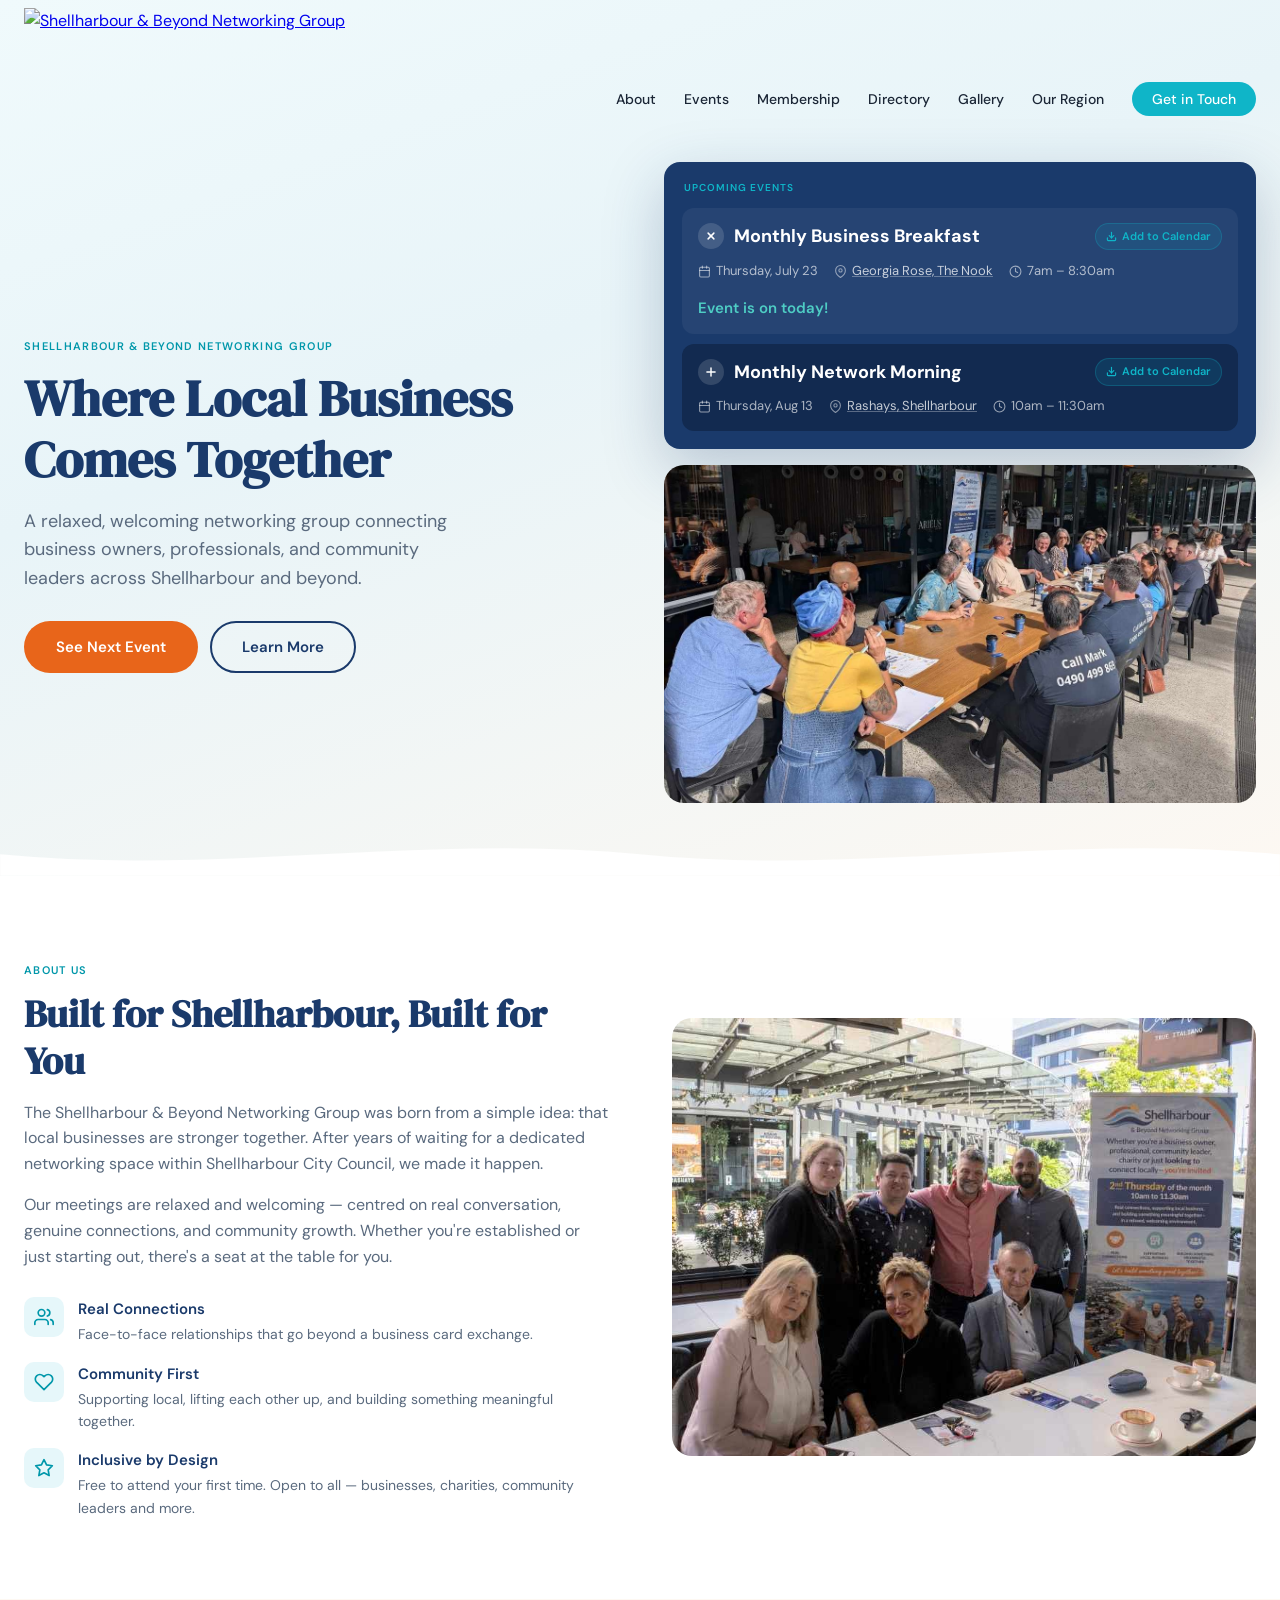
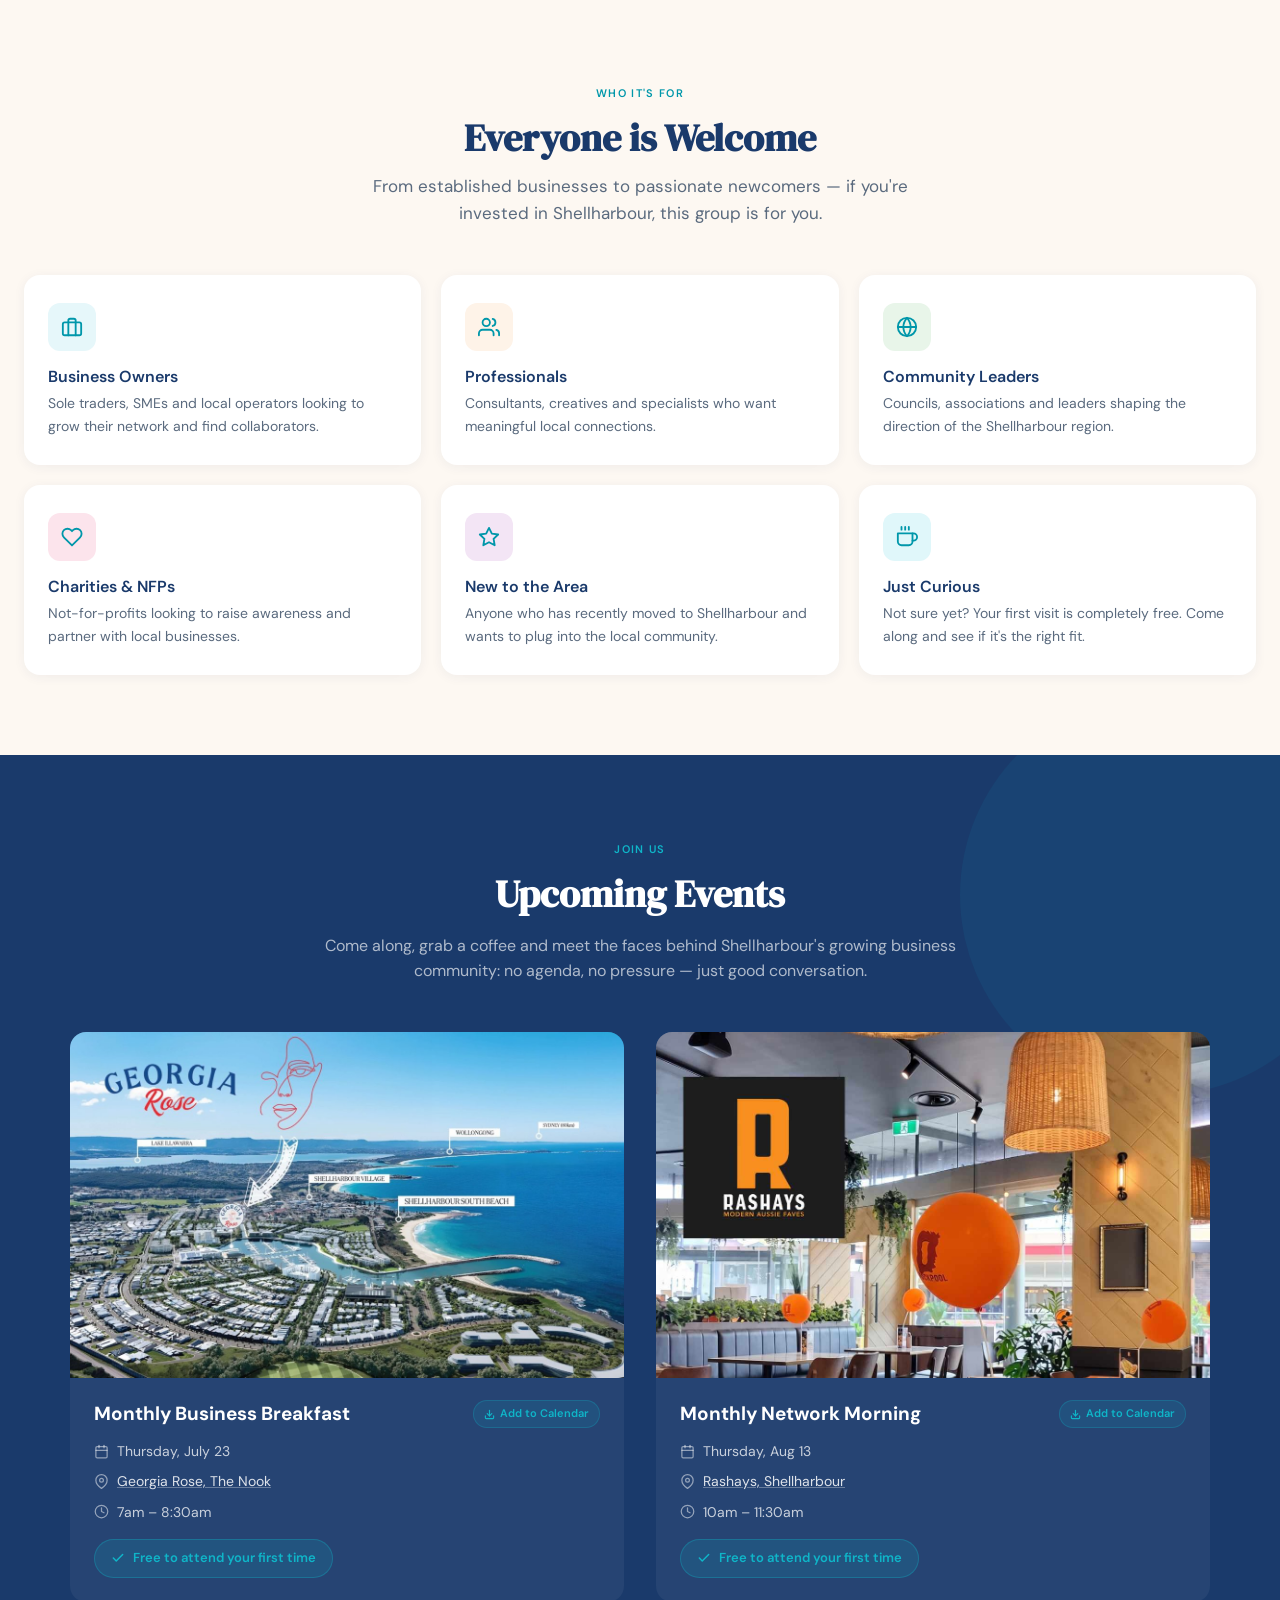
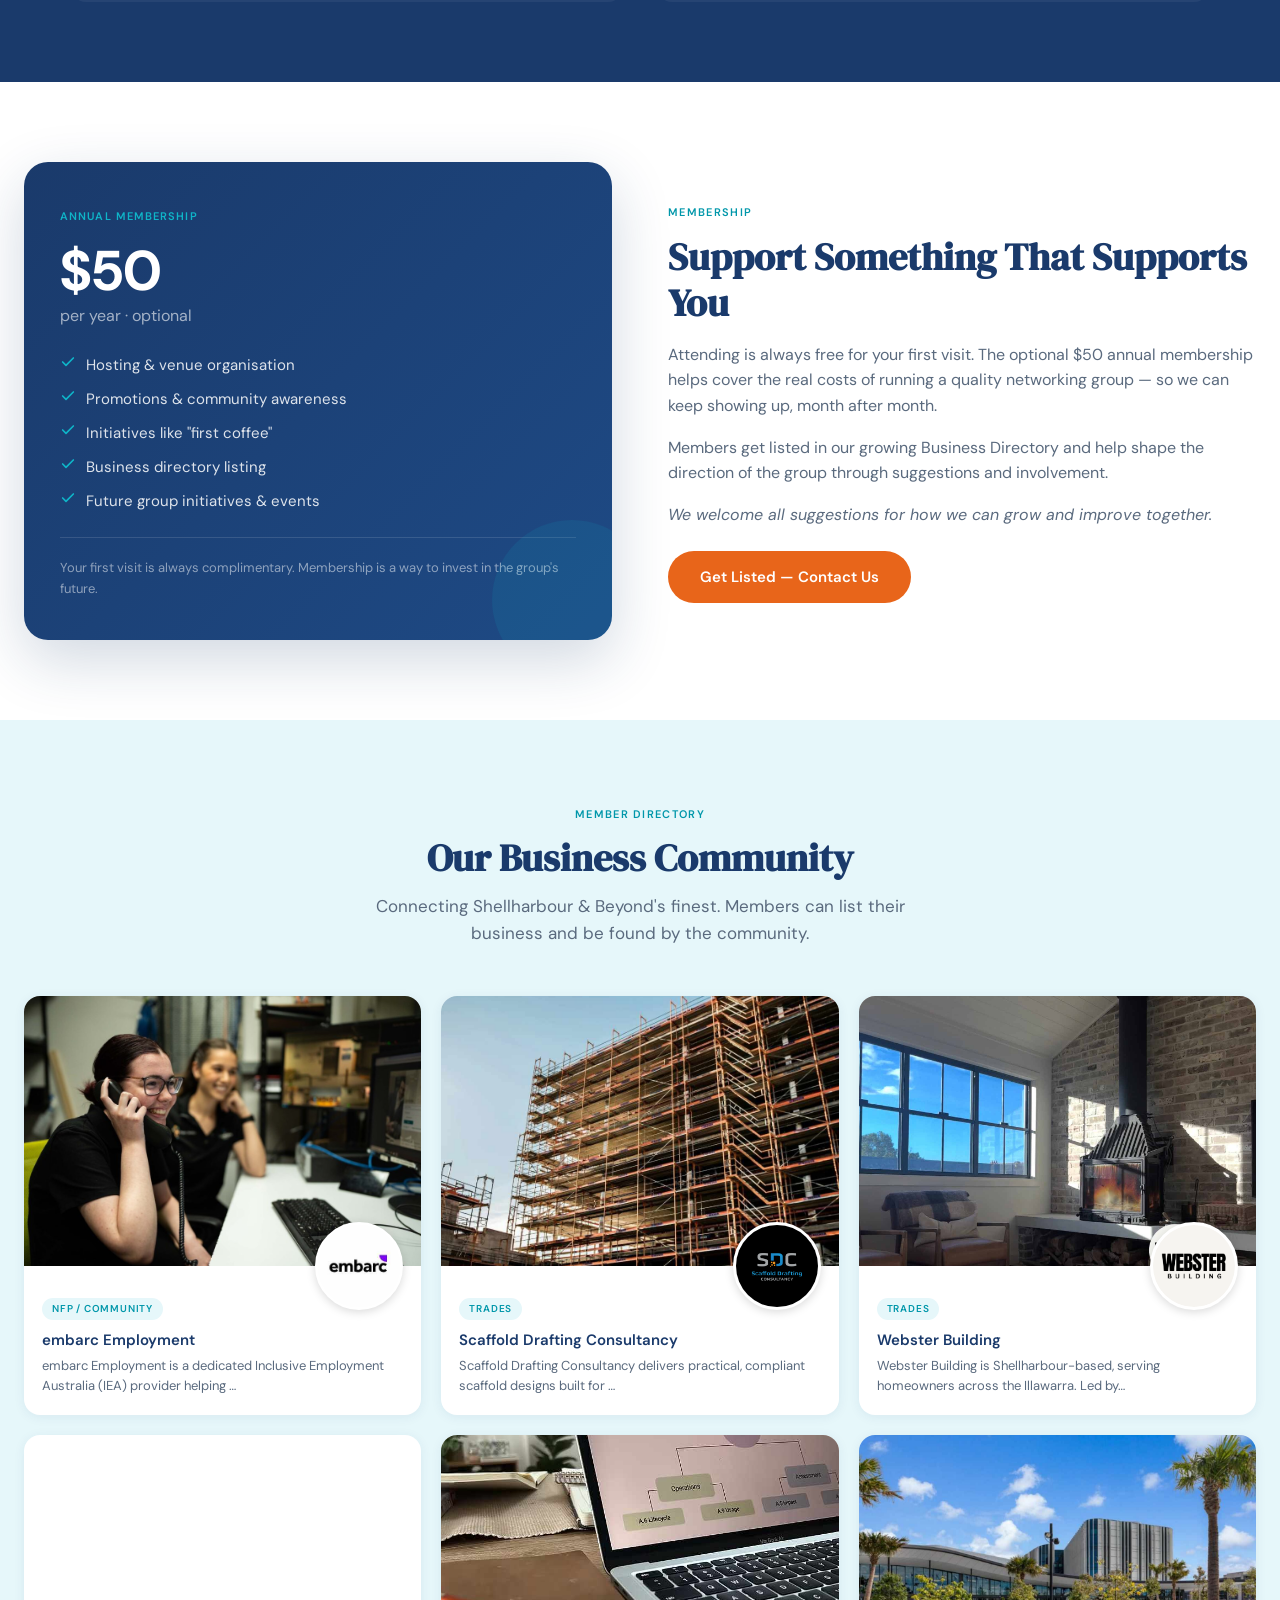
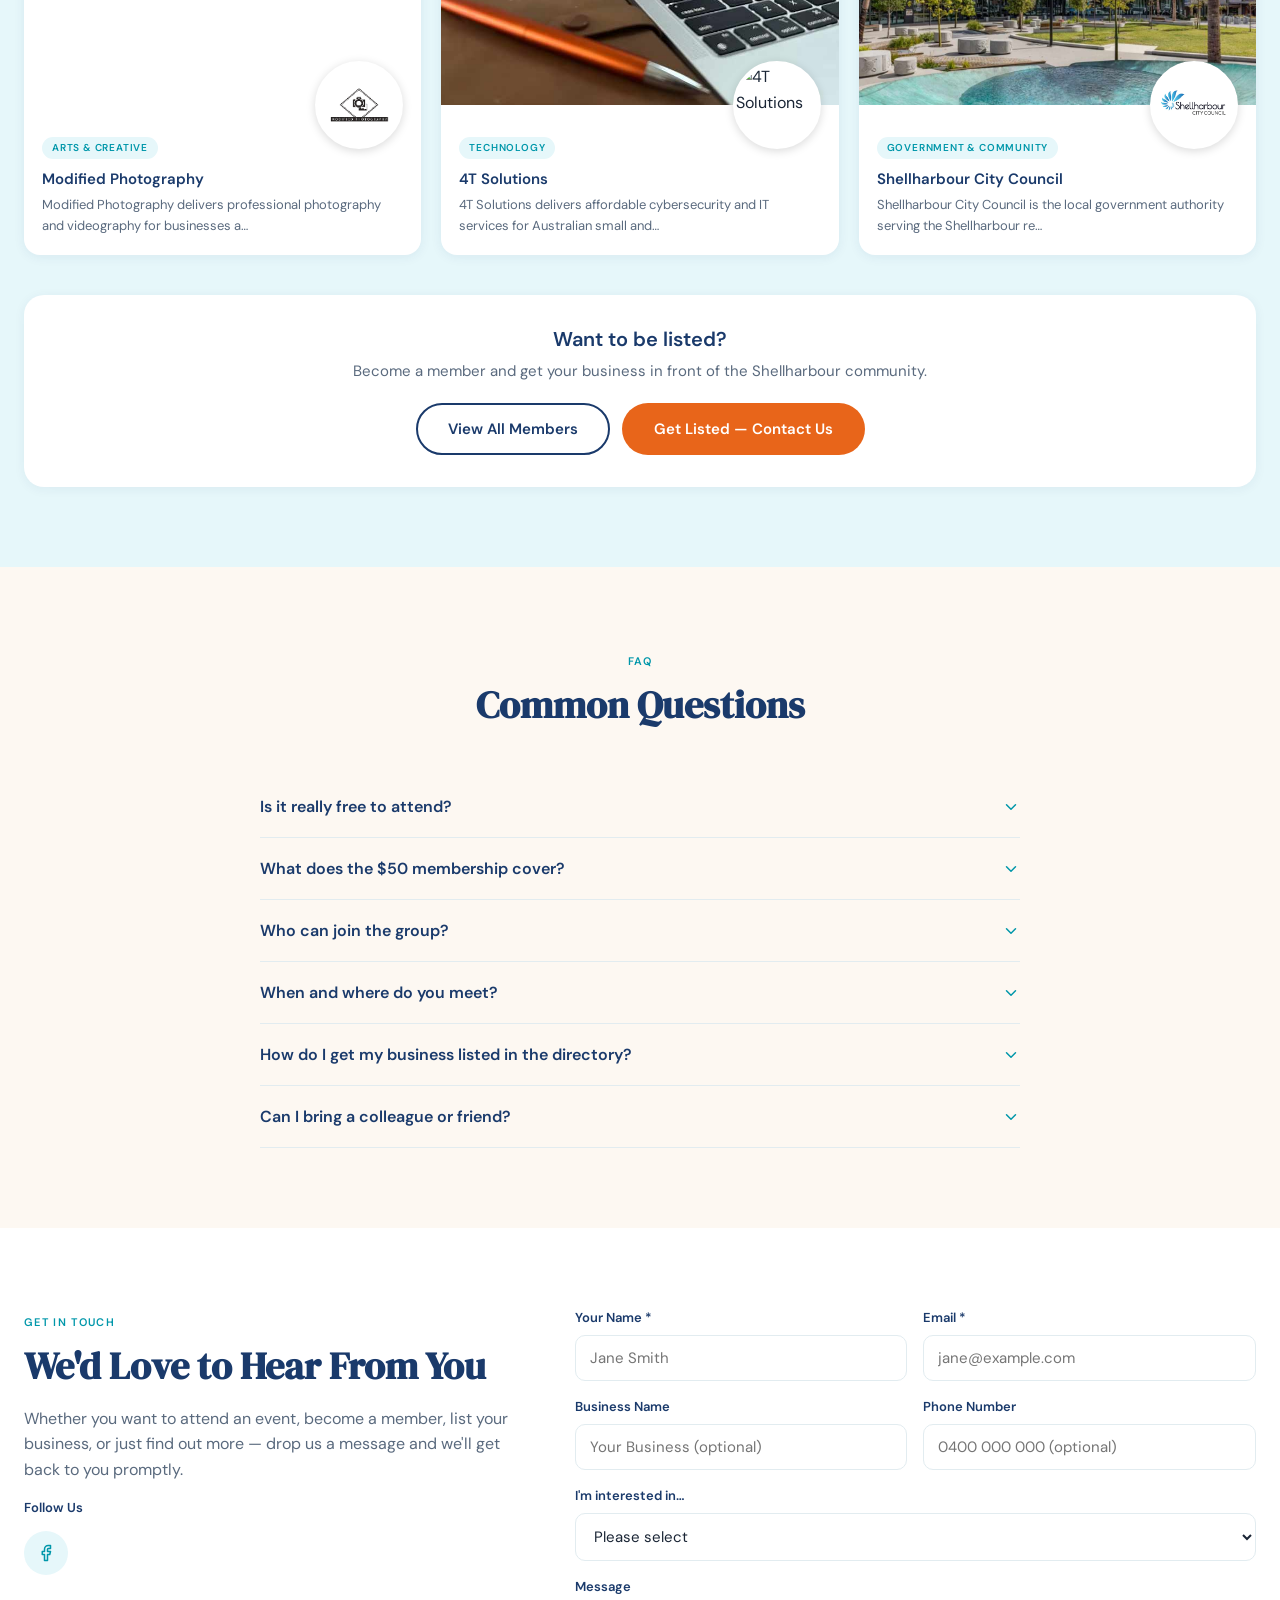
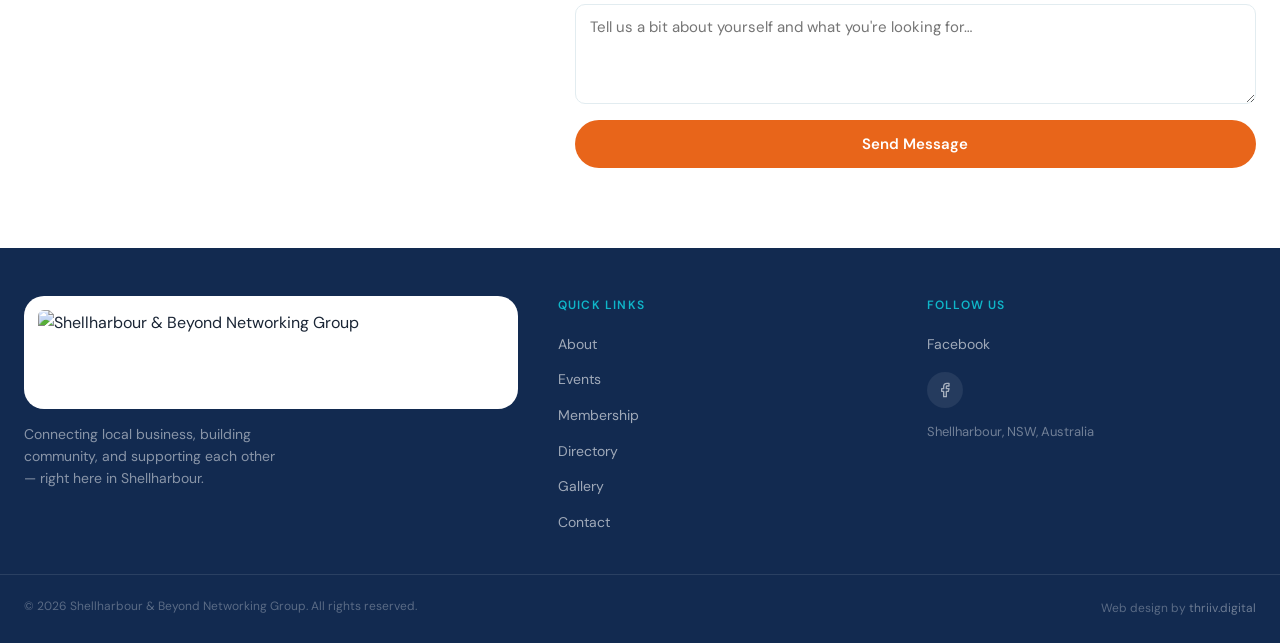
==== commit fe9f64dc: "Move Shellharbour, NSW location under Follow Us in footer Sits below the social icons instead of the" ====
--- a/index.html
+++ b/index.html
@@ -83,7 +83,7 @@
   <link rel="preconnect" href="https://fonts.googleapis.com"/>
   <link rel="preconnect" href="https://fonts.gstatic.com" crossorigin/>
   <link href="https://fonts.googleapis.com/css2?family=DM+Sans:wght@300;400;500;600;700&family=DM+Serif+Display:ital@0;1&display=swap" rel="stylesheet"/>
-  <link rel="stylesheet" href="style.css?v=20260714f"/>
+  <link rel="stylesheet" href="style.css?v=20260714g"/>
   <style>
     .about-slideshow { position: relative; width: 100%; border-radius: 20px; overflow: hidden; aspect-ratio: 4/3; }
     .about-slide { position: absolute; inset: 0; width: 100%; height: 100%; object-fit: cover; opacity: 0; transition: opacity 0.8s ease; pointer-events: none; }
@@ -706,11 +706,11 @@
           <svg width="16" height="16" viewBox="0 0 24 24" fill="none" stroke="currentColor" stroke-width="2" stroke-linecap="round" stroke-linejoin="round"><path d="M18 2h-3a5 5 0 0 0-5 5v3H7v4h3v8h4v-8h3l1-4h-4V7a1 1 0 0 1 1-1h3z"/></svg>
         </a>
       </div>
+      <p class="footer-location">Shellharbour, NSW, Australia</p>
     </div>
   </div>
   <div class="footer-bottom">
     <p>© 2026 Shellharbour &amp; Beyond Networking Group. All rights reserved.</p>
-    <p class="footer-location">Shellharbour, NSW, Australia</p>
     <p class="footer-credit">Web design by <a href="https://thriivdigital.com.au" target="_blank" rel="noopener noreferrer">thriiv.digital</a></p>
   </div>
 </footer>
--- a/style.css
+++ b/style.css
@@ -500,7 +500,7 @@
   display: flex; justify-content: space-between; align-items: center; flex-wrap: wrap; gap: 12px;
 }
 .footer-bottom p { font-size: 12px; color: rgba(255,255,255,0.3); }
-.footer-location { color: rgba(255,255,255,0.25) !important; }
+.footer-location { font-size: 13px; color: rgba(255,255,255,0.4); margin-top: 14px; }
 .footer-credit { font-size: 11px; color: rgba(255,255,255,0.3); margin-top: 4px; }
 .footer-credit a { color: rgba(255,255,255,0.38); text-decoration: none; }
 .footer-credit a:hover { color: rgba(255,255,255,0.7); }
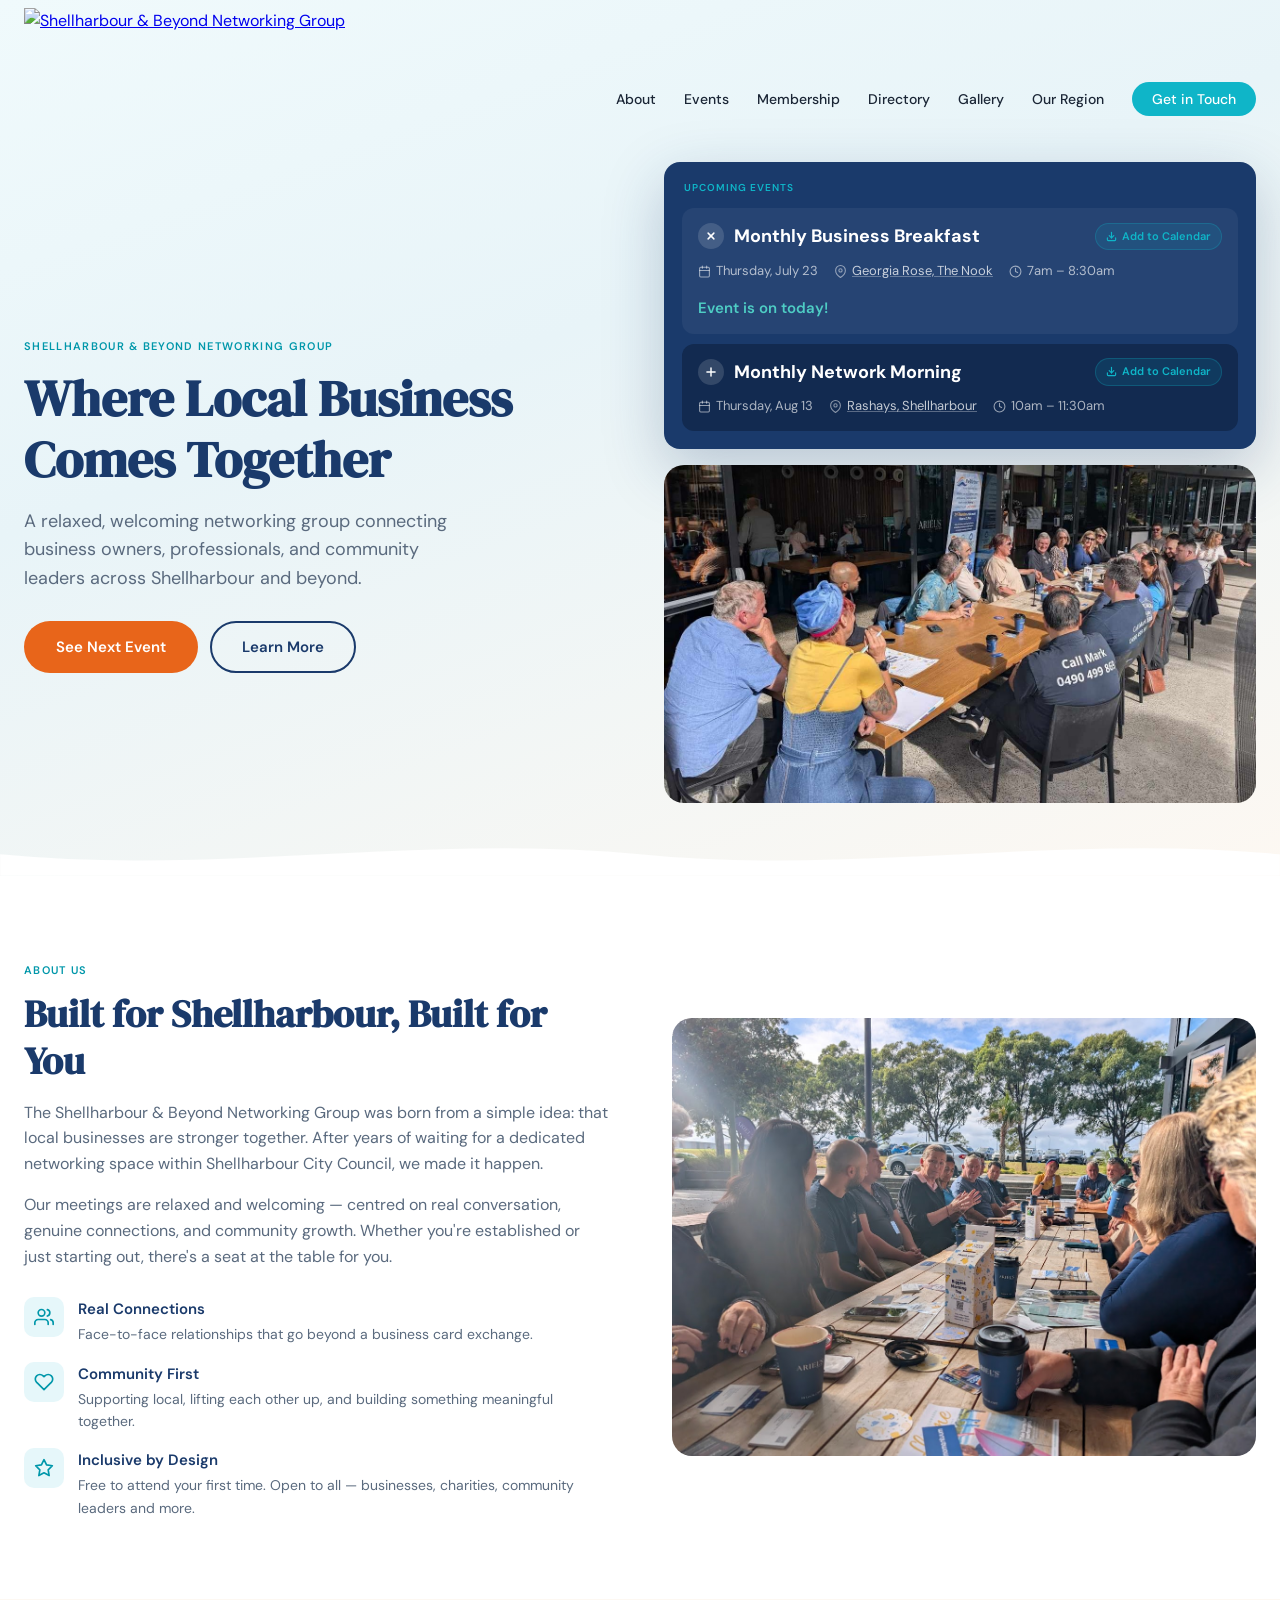
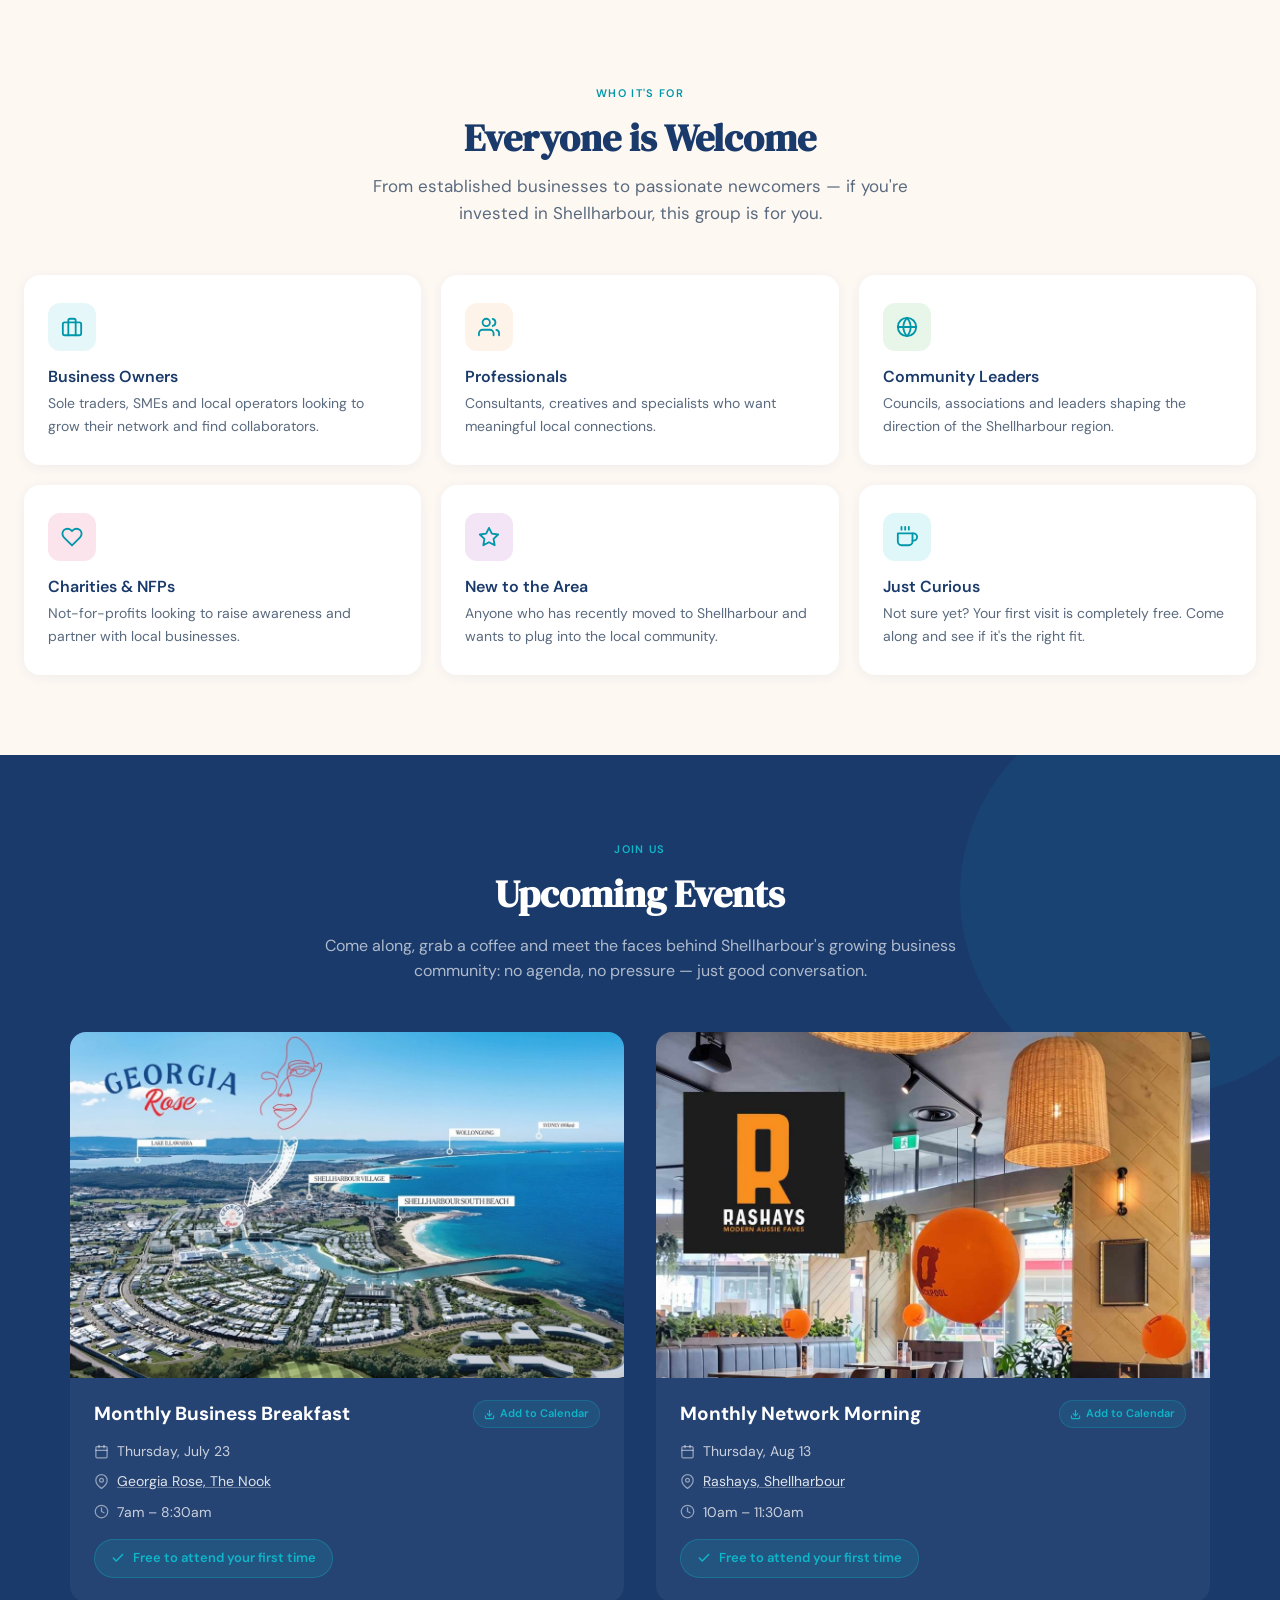
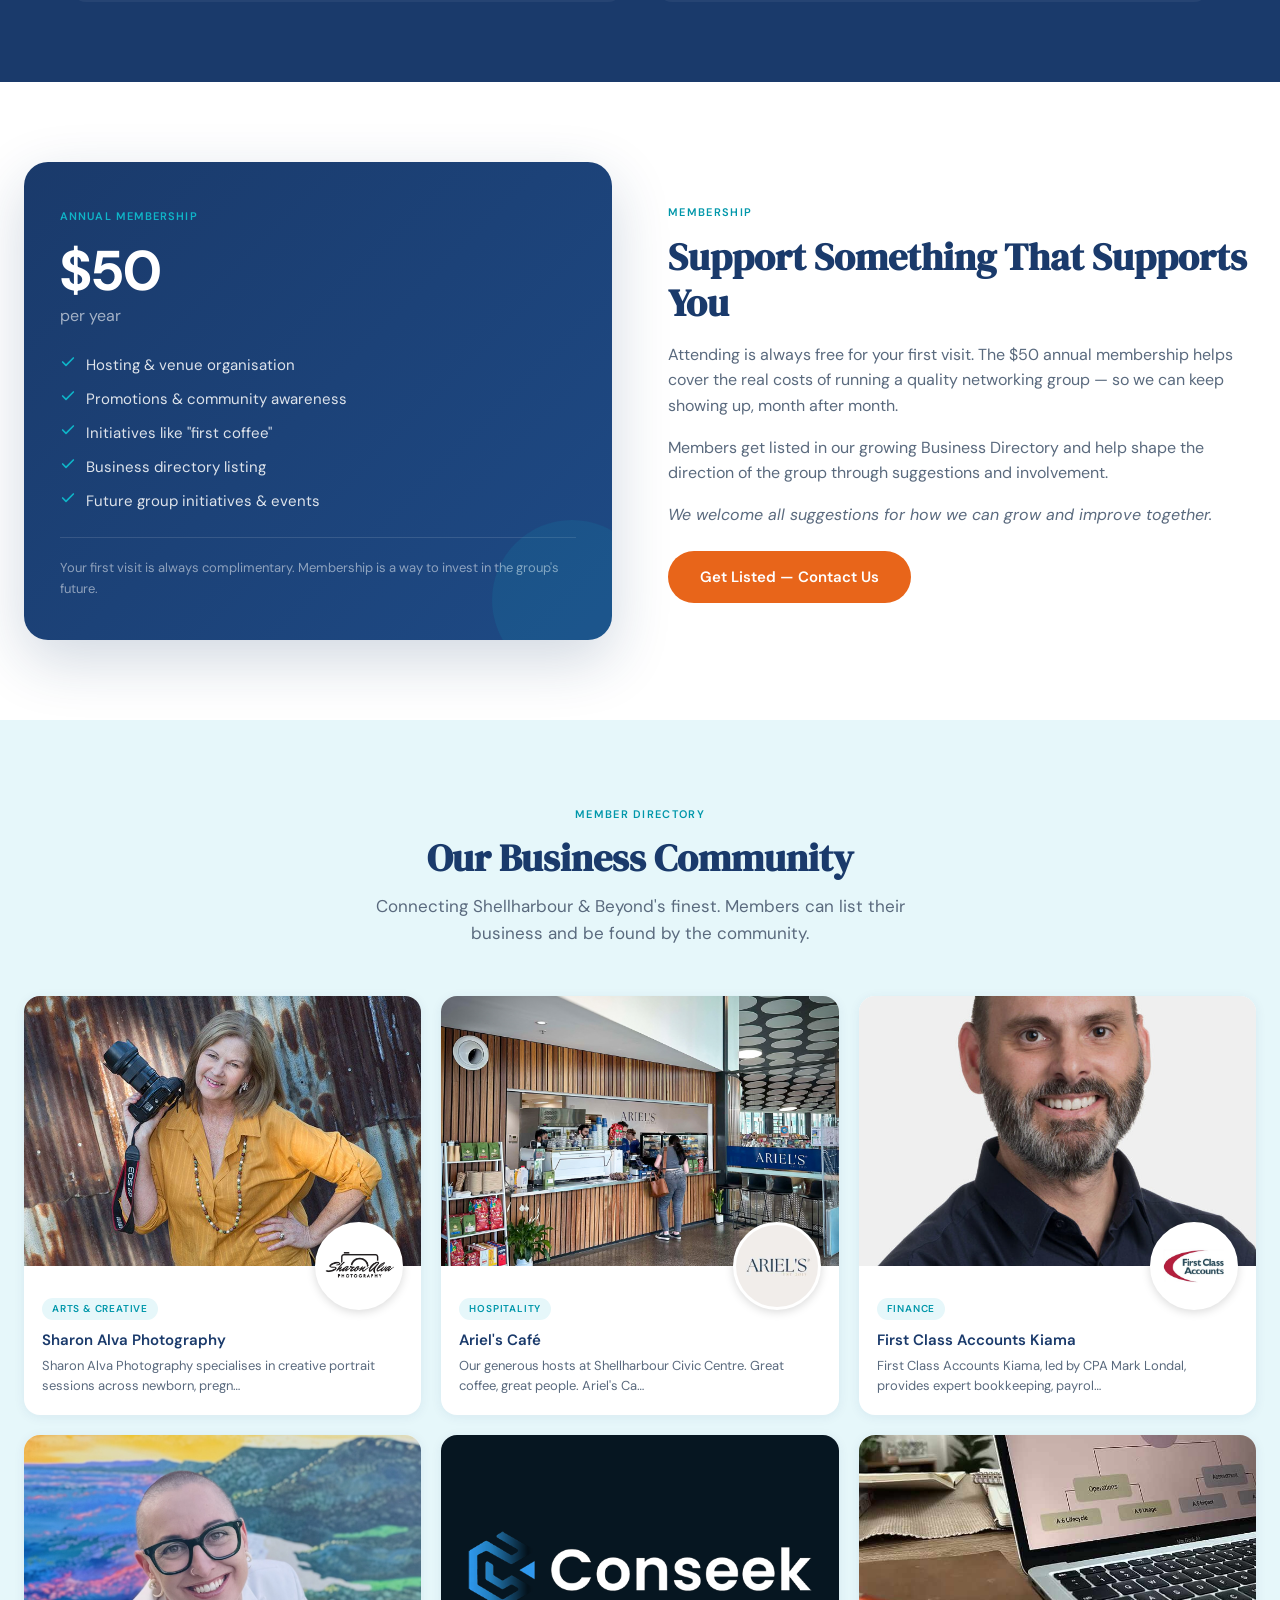
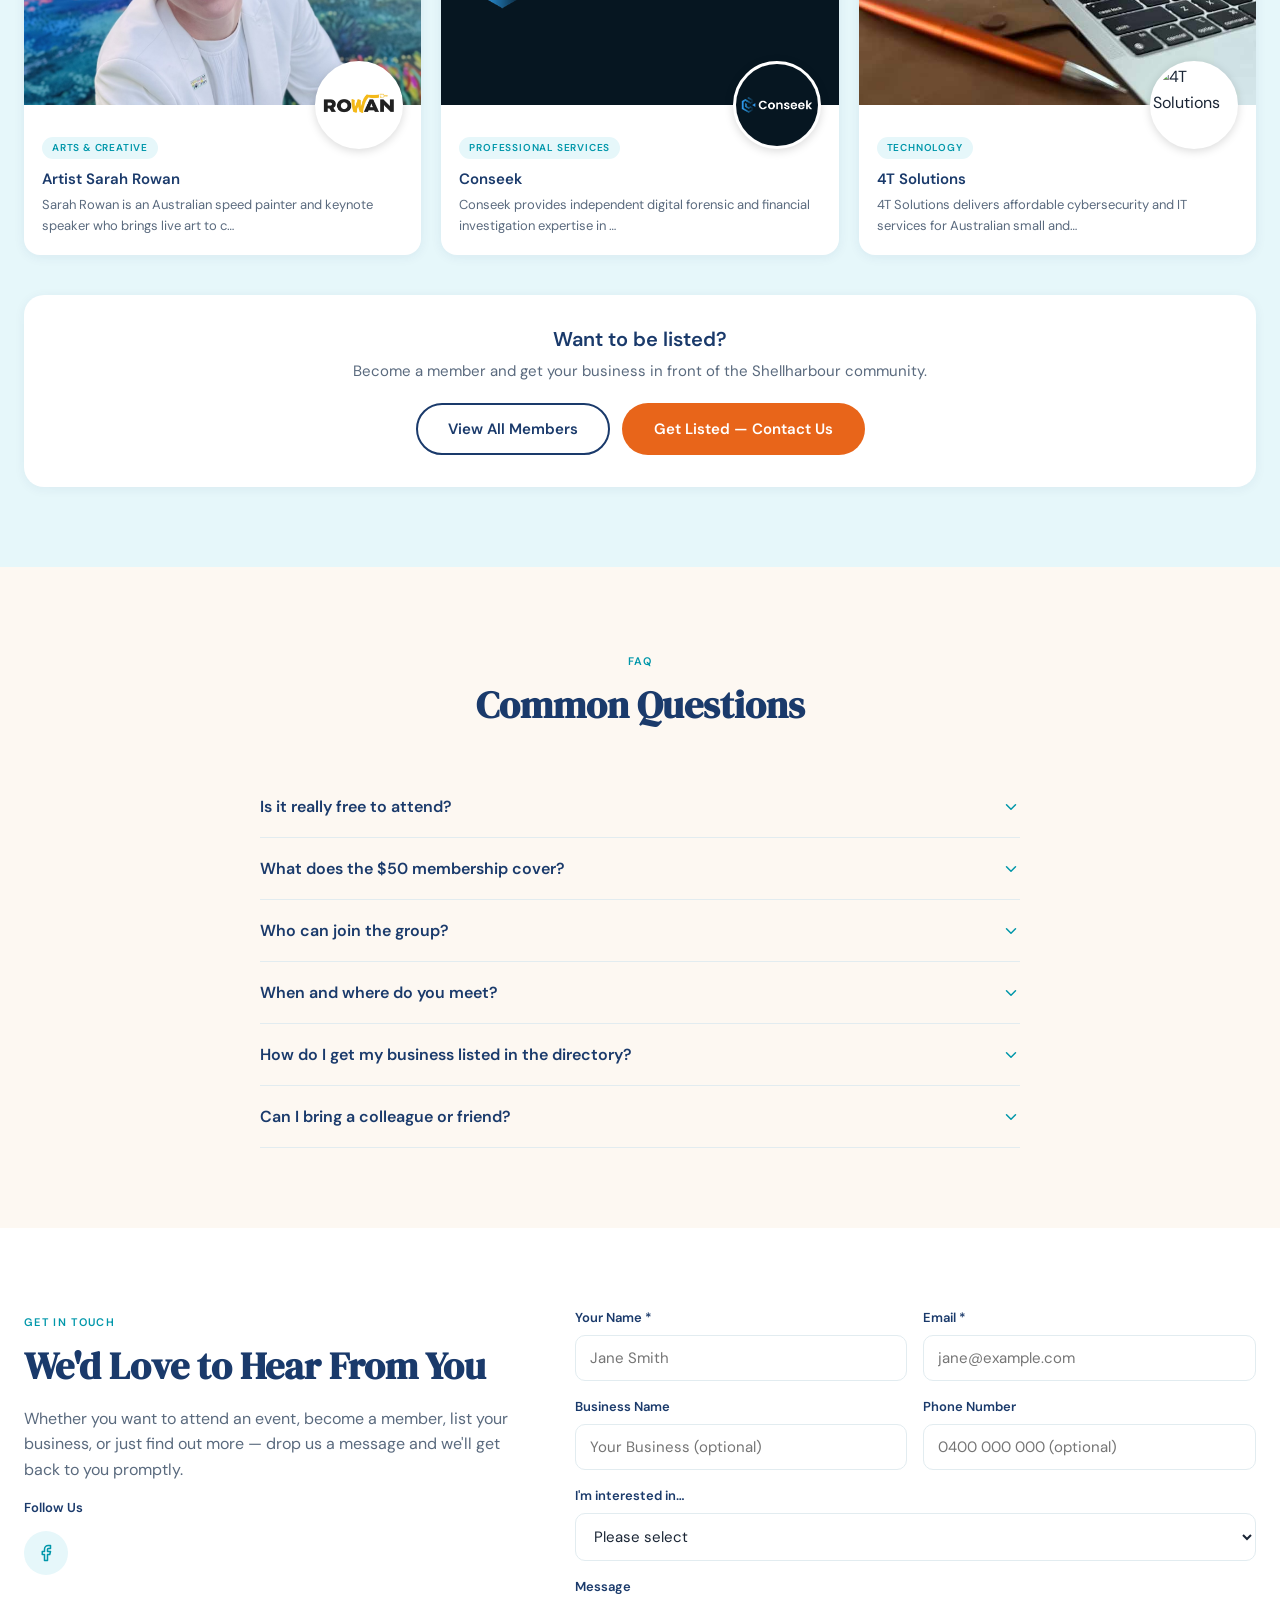
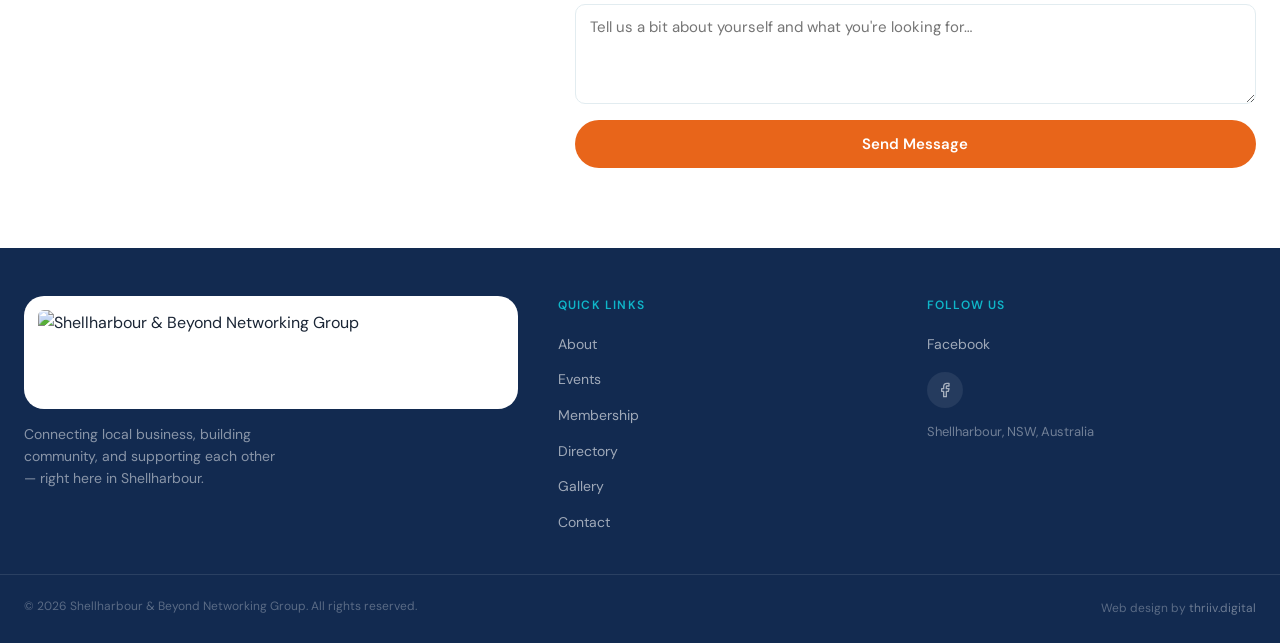
==== commit 675486c4: "Nudge Rashays image crop up ~15px, drop "optional" from membership copy - object-position on the Ras" ====
--- a/index.html
+++ b/index.html
@@ -83,7 +83,7 @@
   <link rel="preconnect" href="https://fonts.googleapis.com"/>
   <link rel="preconnect" href="https://fonts.gstatic.com" crossorigin/>
   <link href="https://fonts.googleapis.com/css2?family=DM+Sans:wght@300;400;500;600;700&family=DM+Serif+Display:ital@0;1&display=swap" rel="stylesheet"/>
-  <link rel="stylesheet" href="style.css?v=20260714g"/>
+  <link rel="stylesheet" href="style.css?v=20260714h"/>
   <style>
     .about-slideshow { position: relative; width: 100%; border-radius: 20px; overflow: hidden; aspect-ratio: 4/3; }
     .about-slide { position: absolute; inset: 0; width: 100%; height: 100%; object-fit: cover; opacity: 0; transition: opacity 0.8s ease; pointer-events: none; }
@@ -436,7 +436,7 @@
       <div class="membership-card">
         <span class="membership-badge">Annual Membership</span>
         <div class="price">$50</div>
-        <div class="price-period">per year · optional</div>
+        <div class="price-period">per year</div>
         <ul class="membership-perks">
           <li>
             <span class="perk-check"><svg width="16" height="16" viewBox="0 0 24 24" fill="none" stroke="var(--teal)" stroke-width="2.5" stroke-linecap="round" stroke-linejoin="round"><polyline points="20 6 9 17 4 12"/></svg></span>
@@ -464,7 +464,7 @@
       <div class="membership-text">
         <span class="section-tag">Membership</span>
         <h2>Support Something That Supports You</h2>
-        <p>Attending is always free for your first visit. The optional $50 annual membership helps cover the real costs of running a quality networking group — so we can keep showing up, month after month.</p>
+        <p>Attending is always free for your first visit. The $50 annual membership helps cover the real costs of running a quality networking group — so we can keep showing up, month after month.</p>
         <p>Members get listed in our growing Business Directory and help shape the direction of the group through suggestions and involvement.</p>
         <p class="membership-italic">We welcome all suggestions for how we can grow and improve together.</p>
         <div style="margin-top:24px">
@@ -554,7 +554,7 @@
           <span class="faq-chevron"><svg width="18" height="18" viewBox="0 0 24 24" fill="none" stroke="var(--teal-mid)" stroke-width="2" stroke-linecap="round" stroke-linejoin="round"><polyline points="6 9 12 15 18 9"/></svg></span>
         </button>
         <div class="faq-answer">
-          <div class="faq-answer-inner">Yes! Your first visit is completely complimentary — no obligation, no pressure. After that, the optional $50 annual membership helps sustain and grow the group.</div>
+          <div class="faq-answer-inner">Yes! Your first visit is completely complimentary — no obligation, no pressure. After that, the $50 annual membership helps sustain and grow the group.</div>
         </div>
       </div>
       <div class="faq-item">
--- a/style.css
+++ b/style.css
@@ -314,7 +314,7 @@
   background: rgba(255,255,255,0.08);
 }
 .event-card-img { width: 100%; aspect-ratio: 16 / 10; object-fit: cover; display: block; transition: transform 0.4s ease; }
-.event-card-img-top { object-position: 50% 20%; }
+.event-card-img-top { object-position: 50% 16%; }
 .event-card:hover .event-card-img { transform: scale(1.06); }
 .event-card-body { padding: 22px 24px 24px; }
 .event-card-title-row { display: flex; align-items: center; justify-content: space-between; gap: 10px; margin-bottom: 12px; flex-wrap: wrap; }
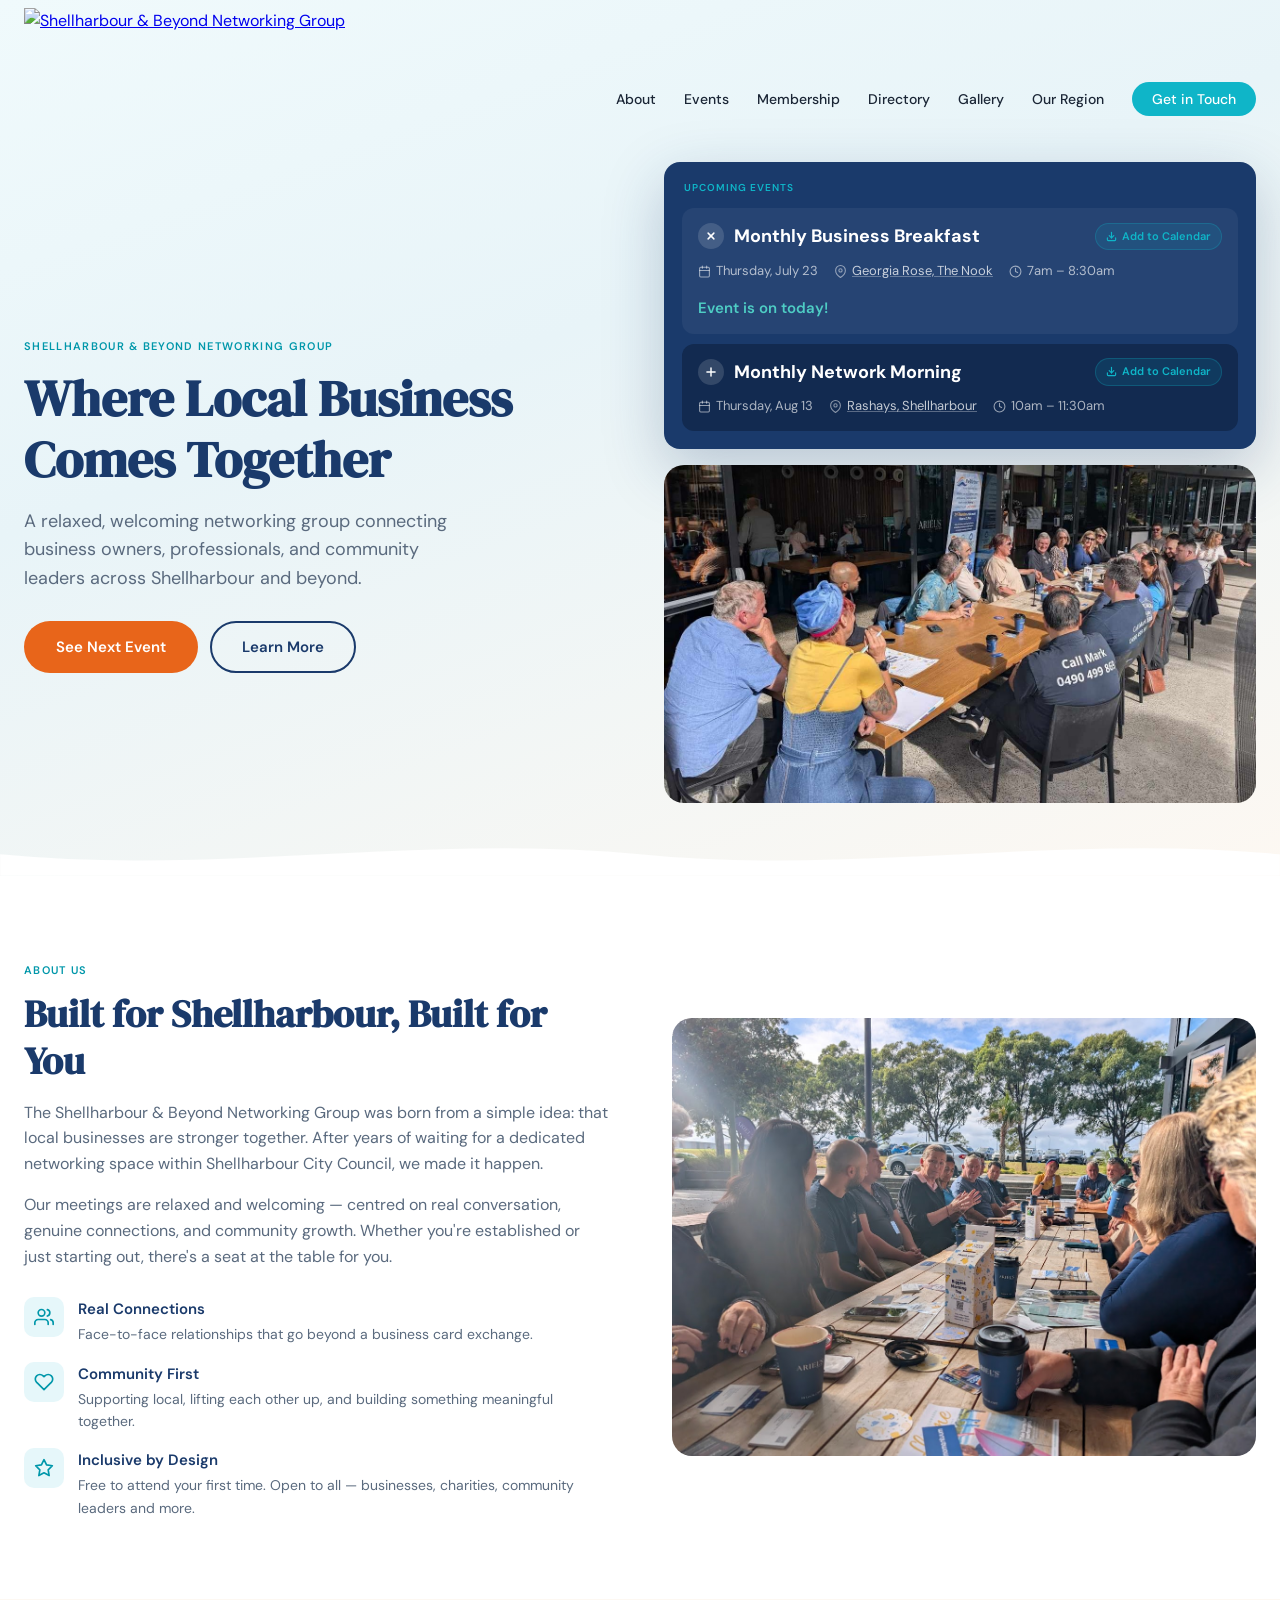
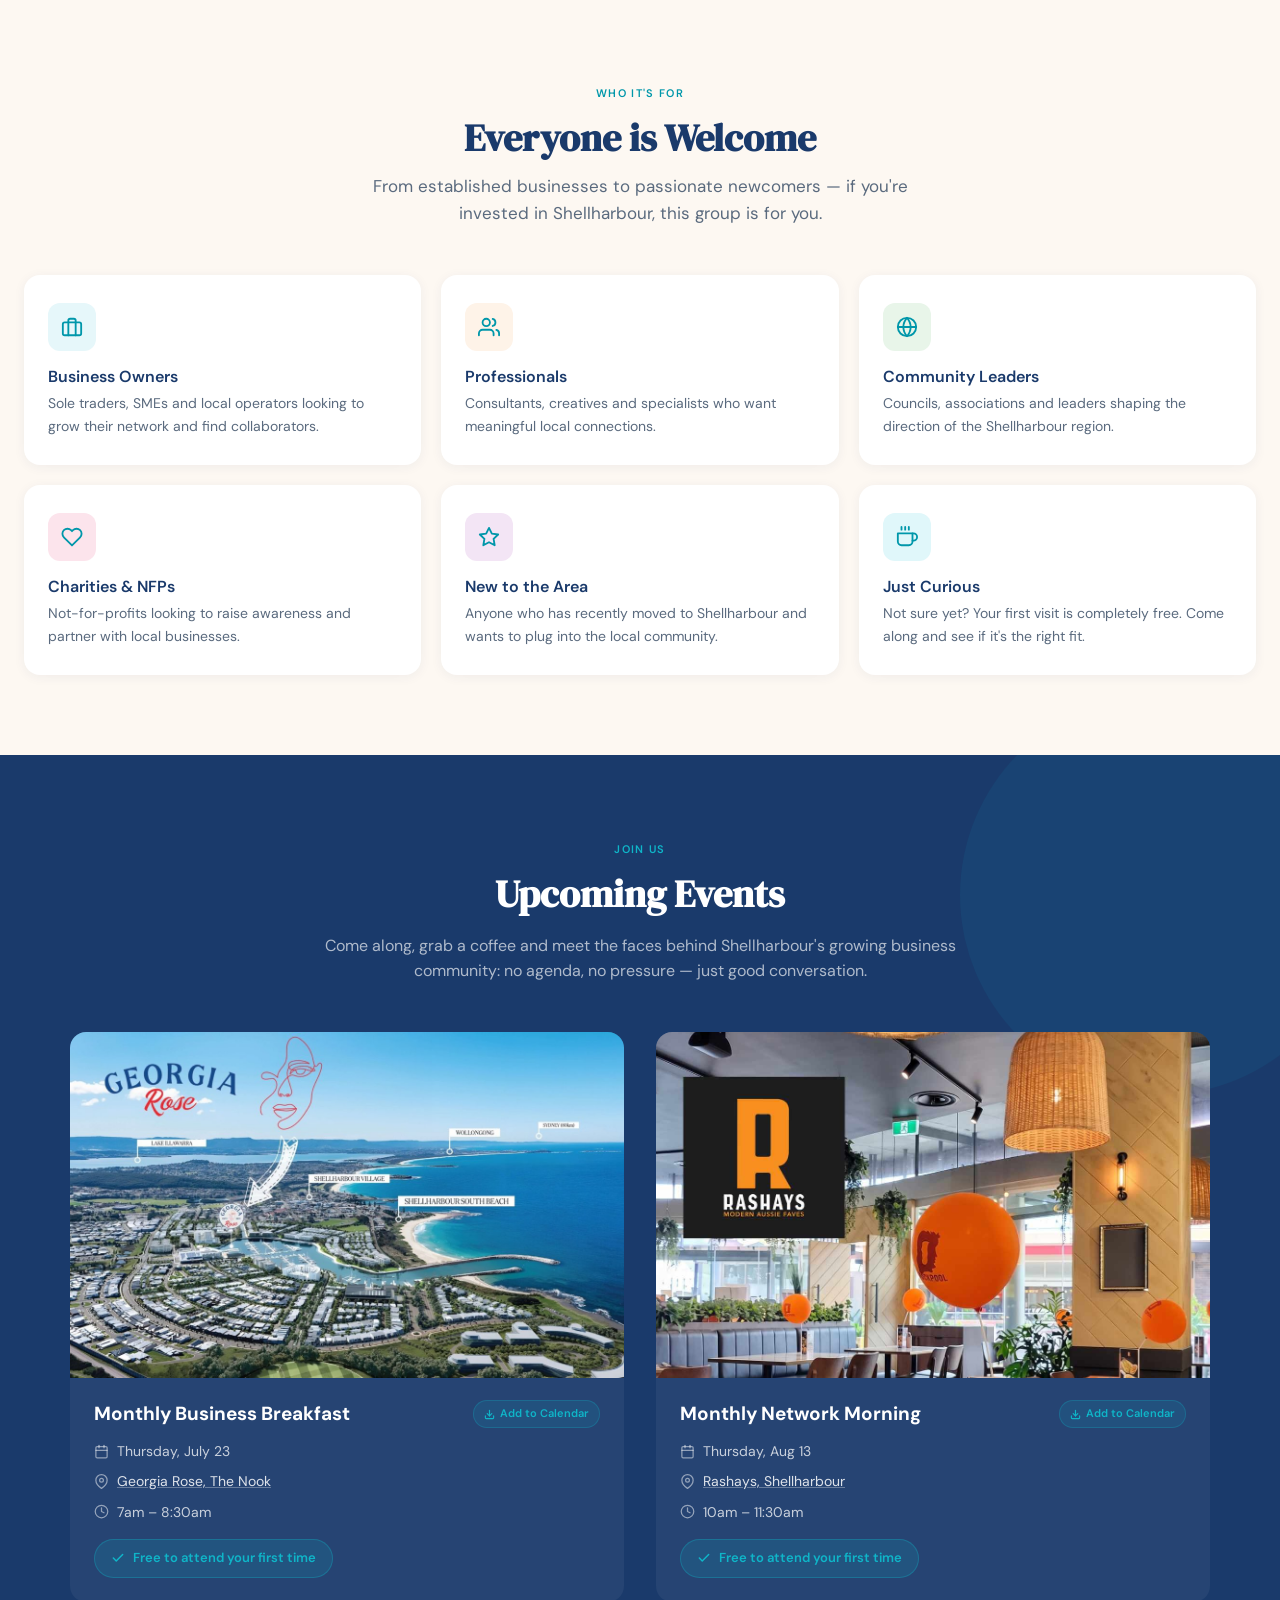
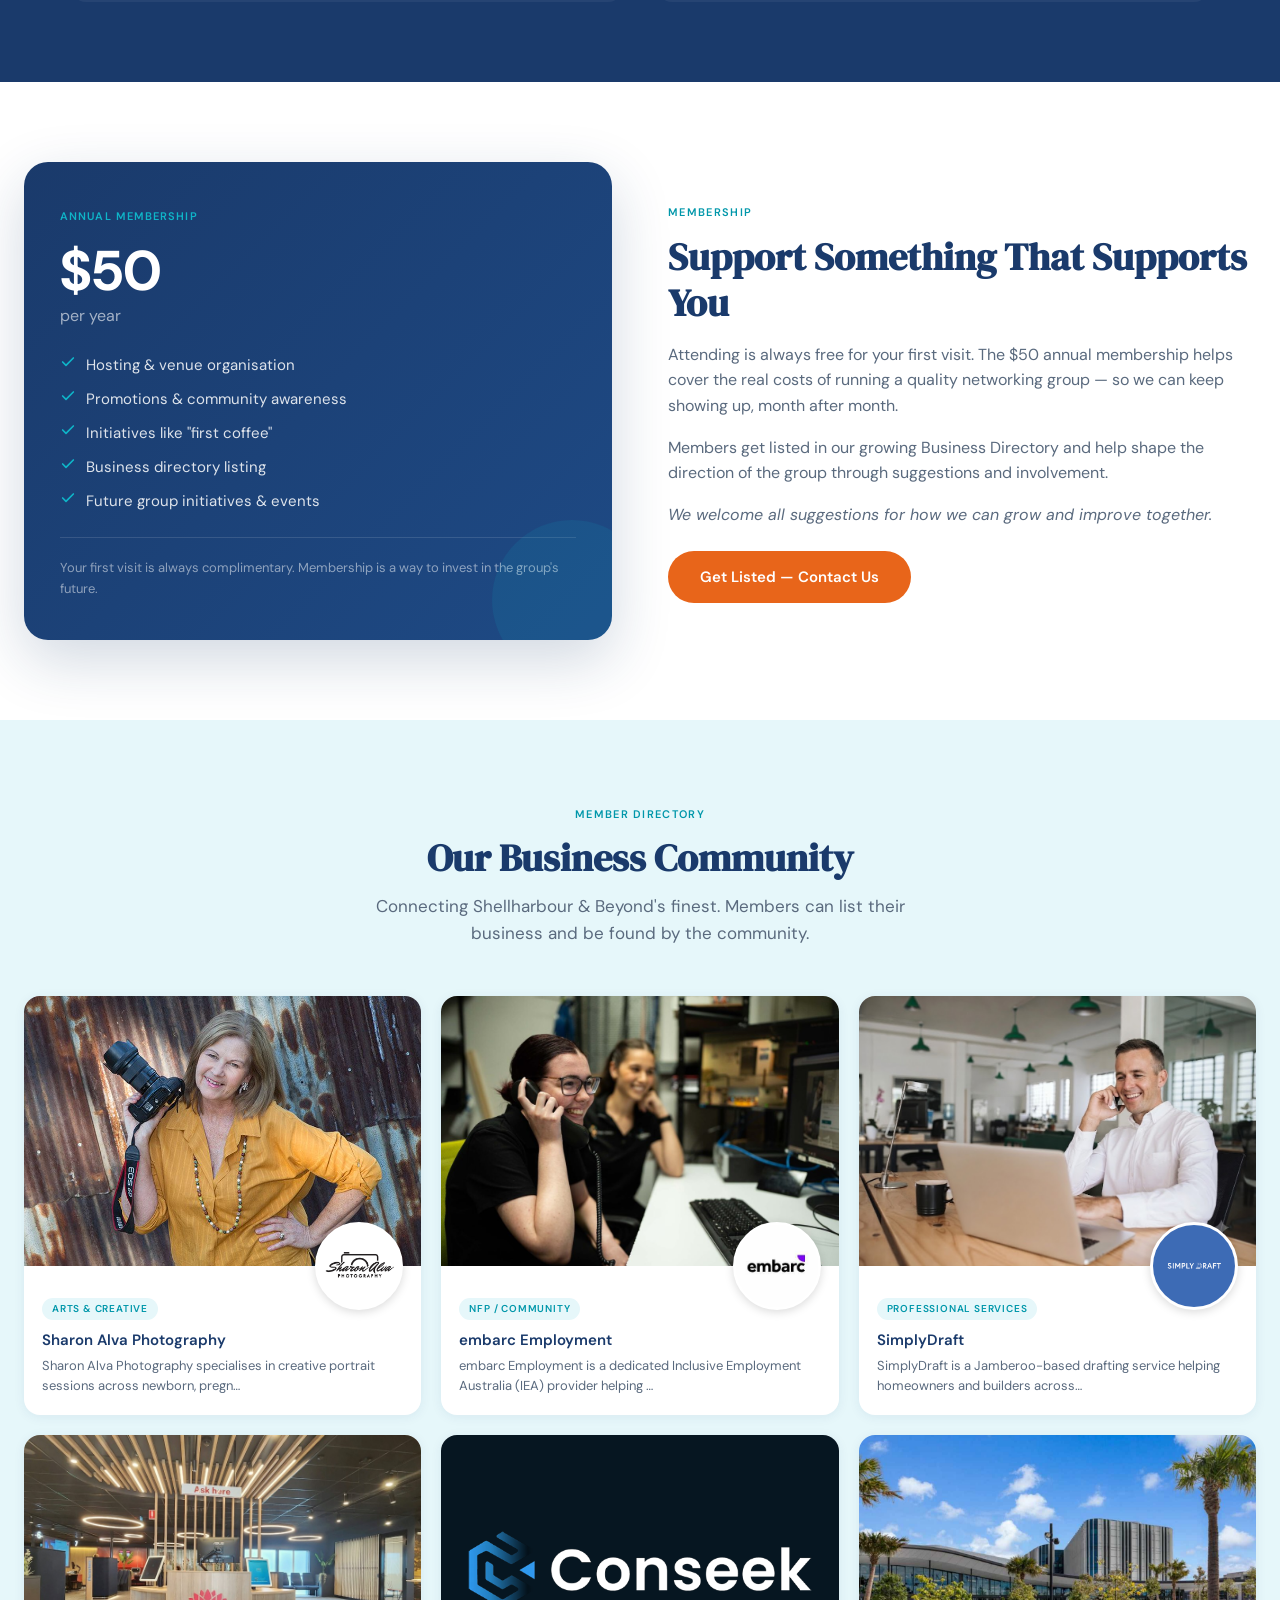
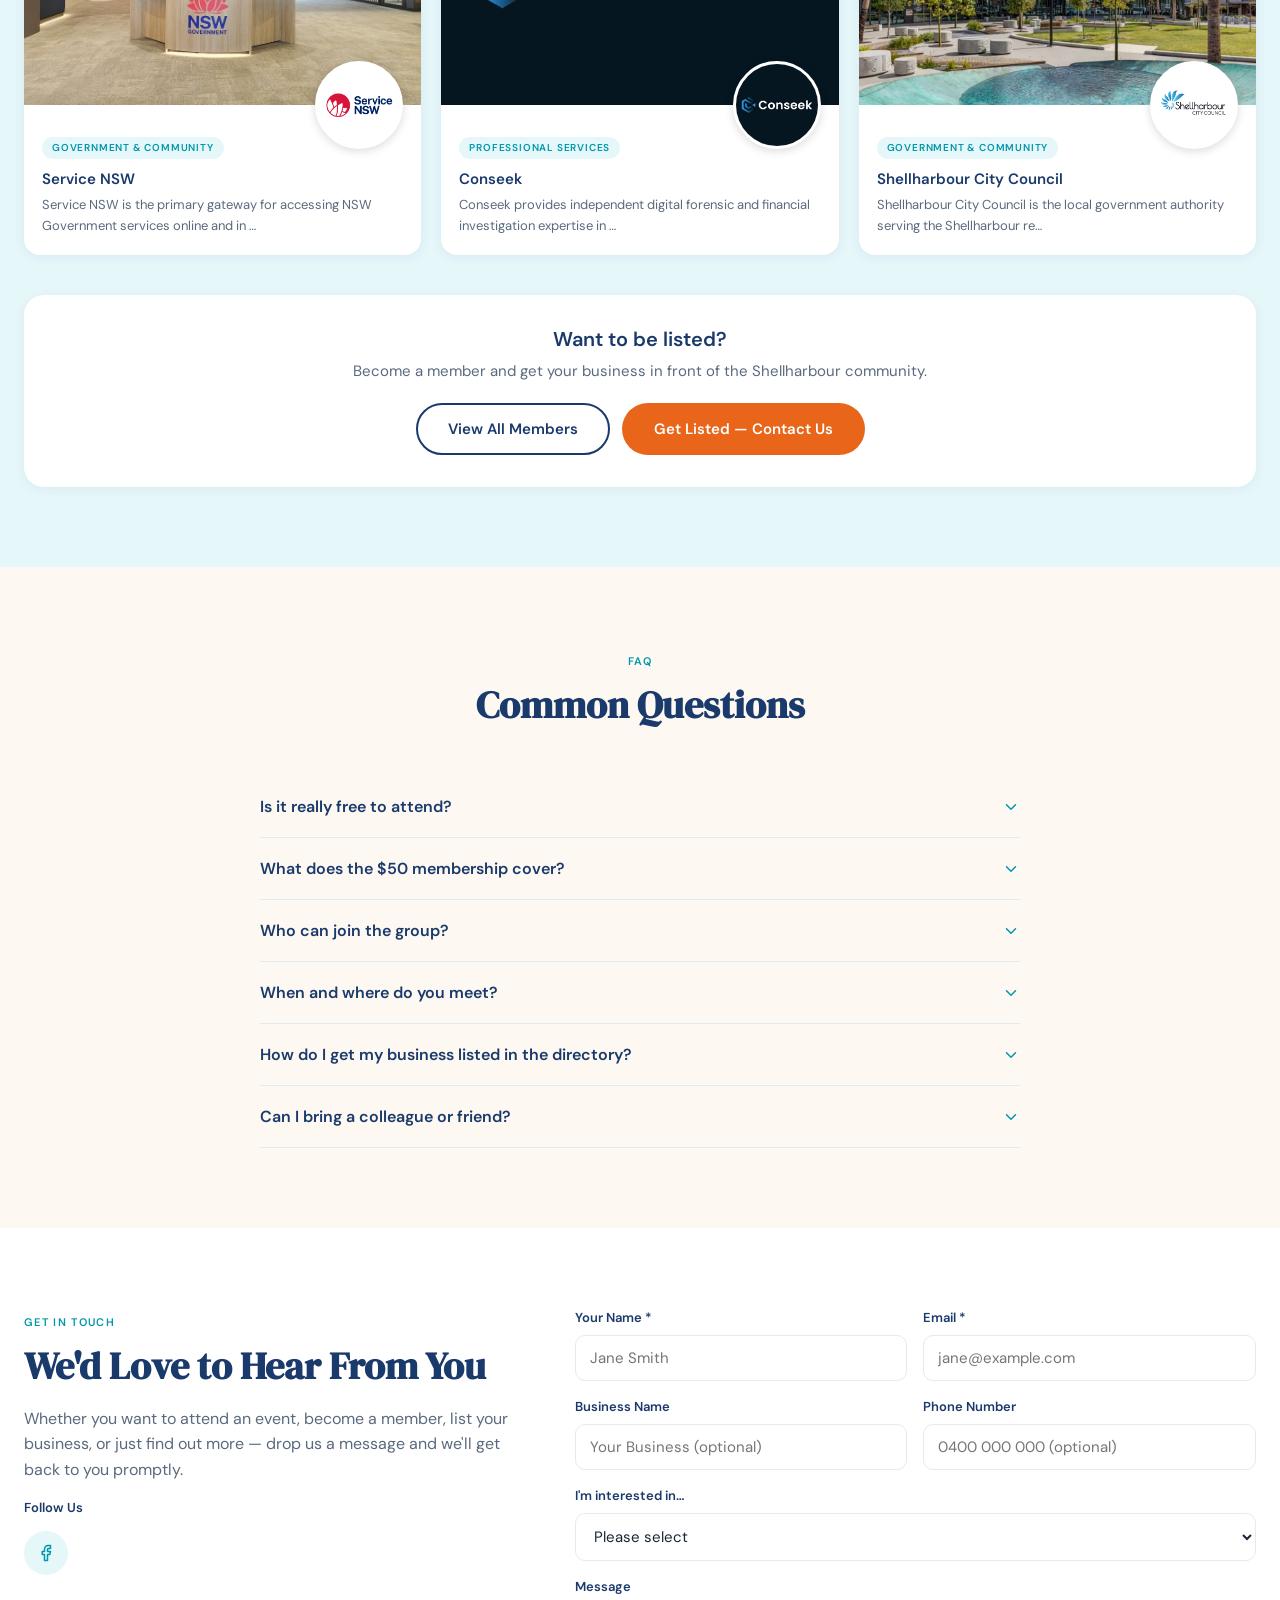
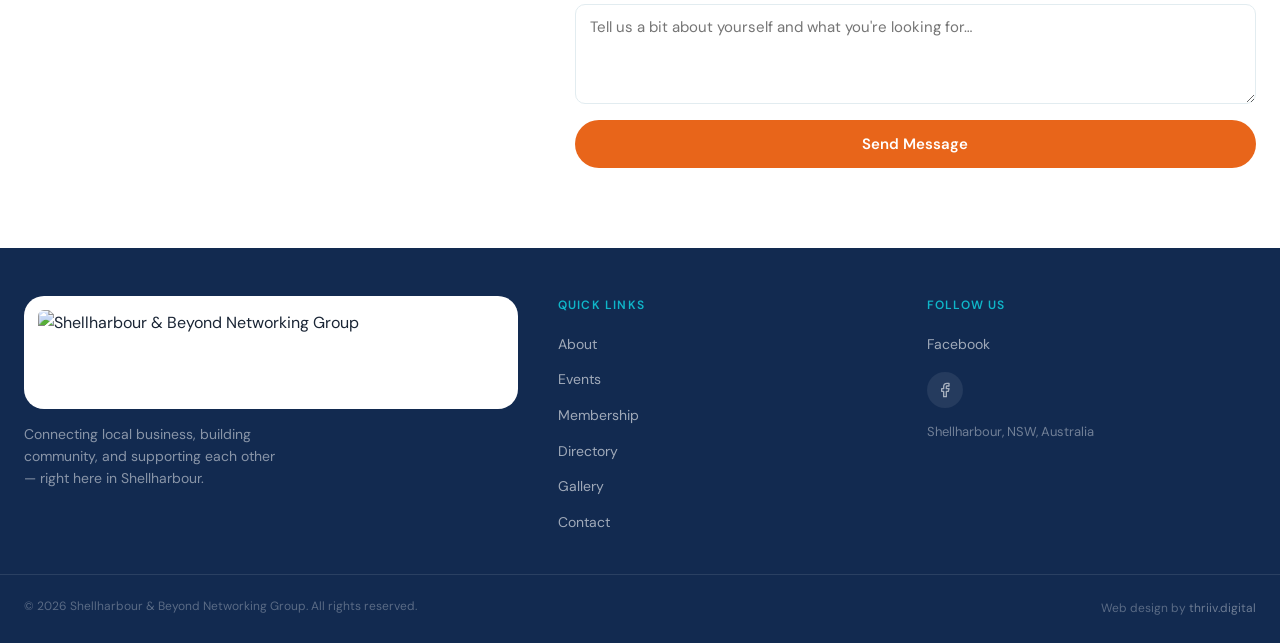
==== commit d7f23b2e: "Shift Rashays image crop to reveal more of the table Previous nudge (20%->16%) moved the crop the wr" ====
--- a/index.html
+++ b/index.html
@@ -83,7 +83,7 @@
   <link rel="preconnect" href="https://fonts.googleapis.com"/>
   <link rel="preconnect" href="https://fonts.gstatic.com" crossorigin/>
   <link href="https://fonts.googleapis.com/css2?family=DM+Sans:wght@300;400;500;600;700&family=DM+Serif+Display:ital@0;1&display=swap" rel="stylesheet"/>
-  <link rel="stylesheet" href="style.css?v=20260714h"/>
+  <link rel="stylesheet" href="style.css?v=20260714i"/>
   <style>
     .about-slideshow { position: relative; width: 100%; border-radius: 20px; overflow: hidden; aspect-ratio: 4/3; }
     .about-slide { position: absolute; inset: 0; width: 100%; height: 100%; object-fit: cover; opacity: 0; transition: opacity 0.8s ease; pointer-events: none; }
--- a/style.css
+++ b/style.css
@@ -314,7 +314,7 @@
   background: rgba(255,255,255,0.08);
 }
 .event-card-img { width: 100%; aspect-ratio: 16 / 10; object-fit: cover; display: block; transition: transform 0.4s ease; }
-.event-card-img-top { object-position: 50% 16%; }
+.event-card-img-top { object-position: 50% 20%; }
 .event-card:hover .event-card-img { transform: scale(1.06); }
 .event-card-body { padding: 22px 24px 24px; }
 .event-card-title-row { display: flex; align-items: center; justify-content: space-between; gap: 10px; margin-bottom: 12px; flex-wrap: wrap; }
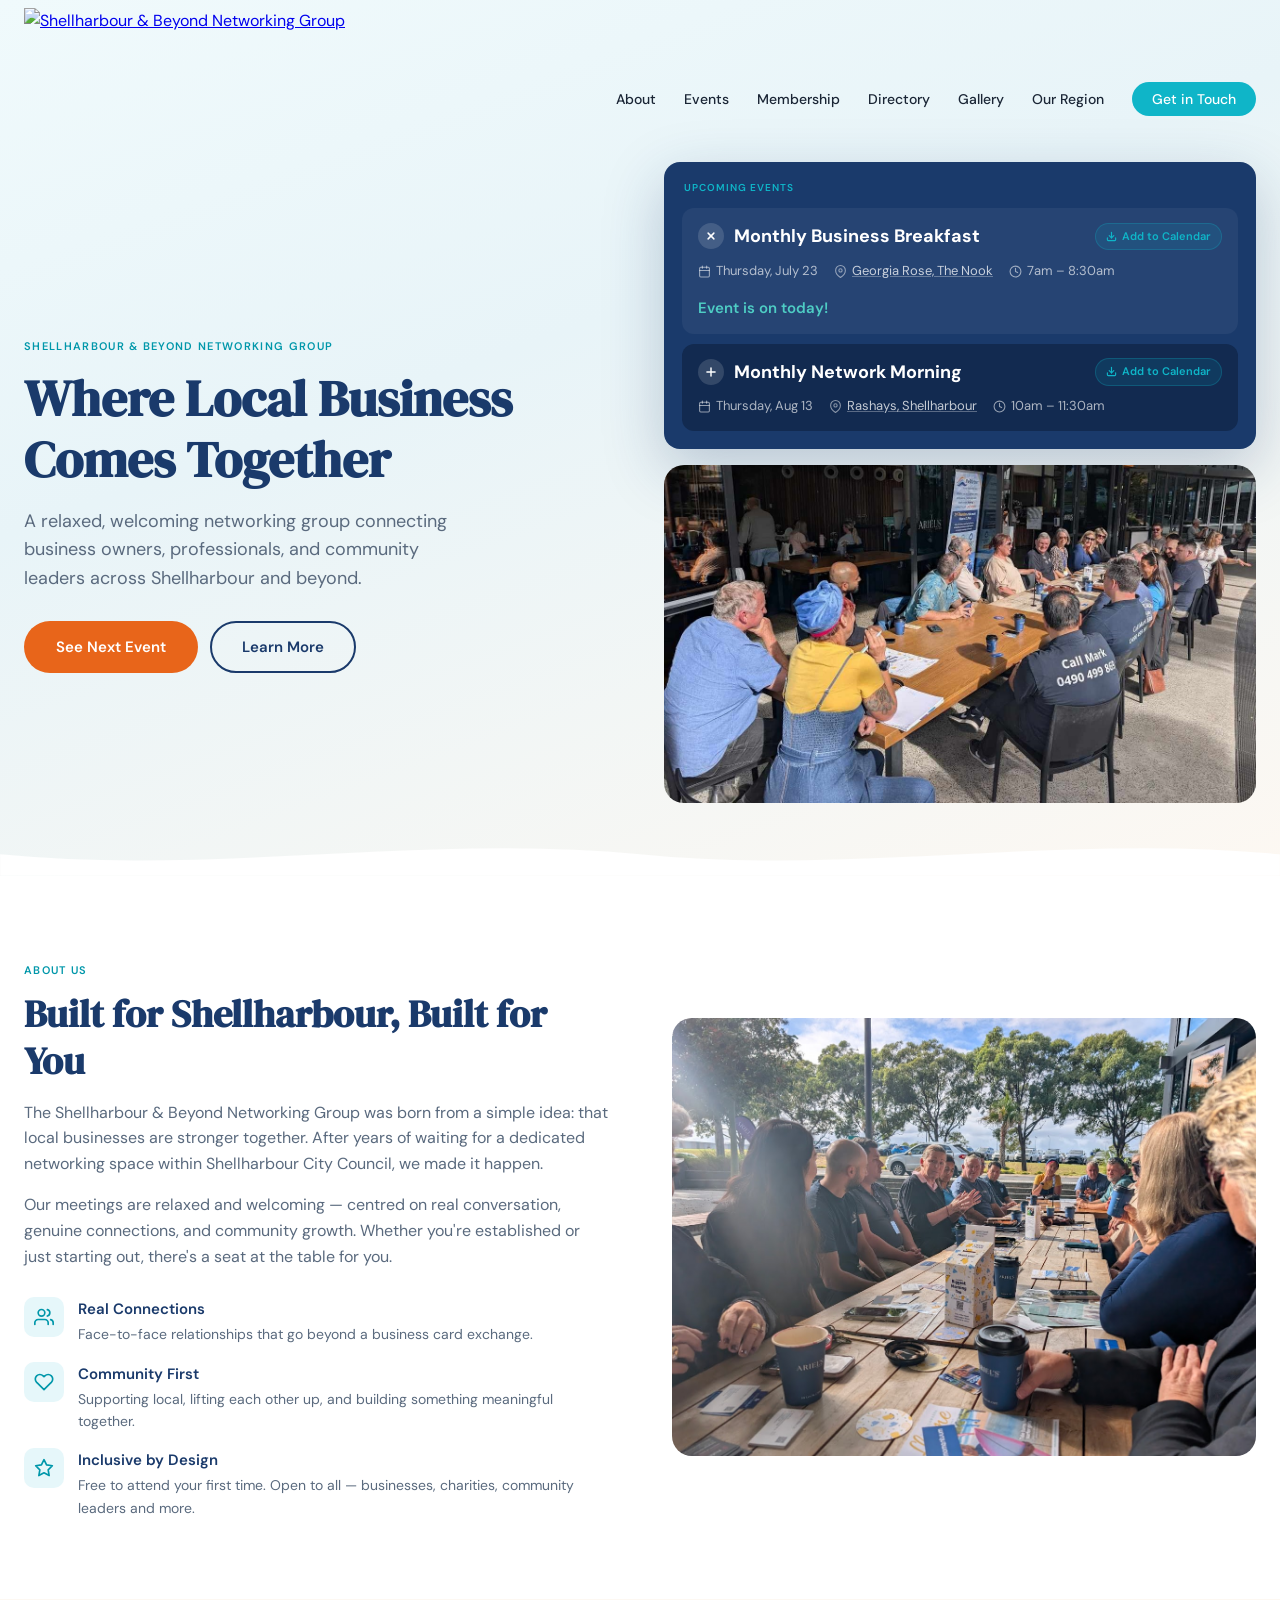
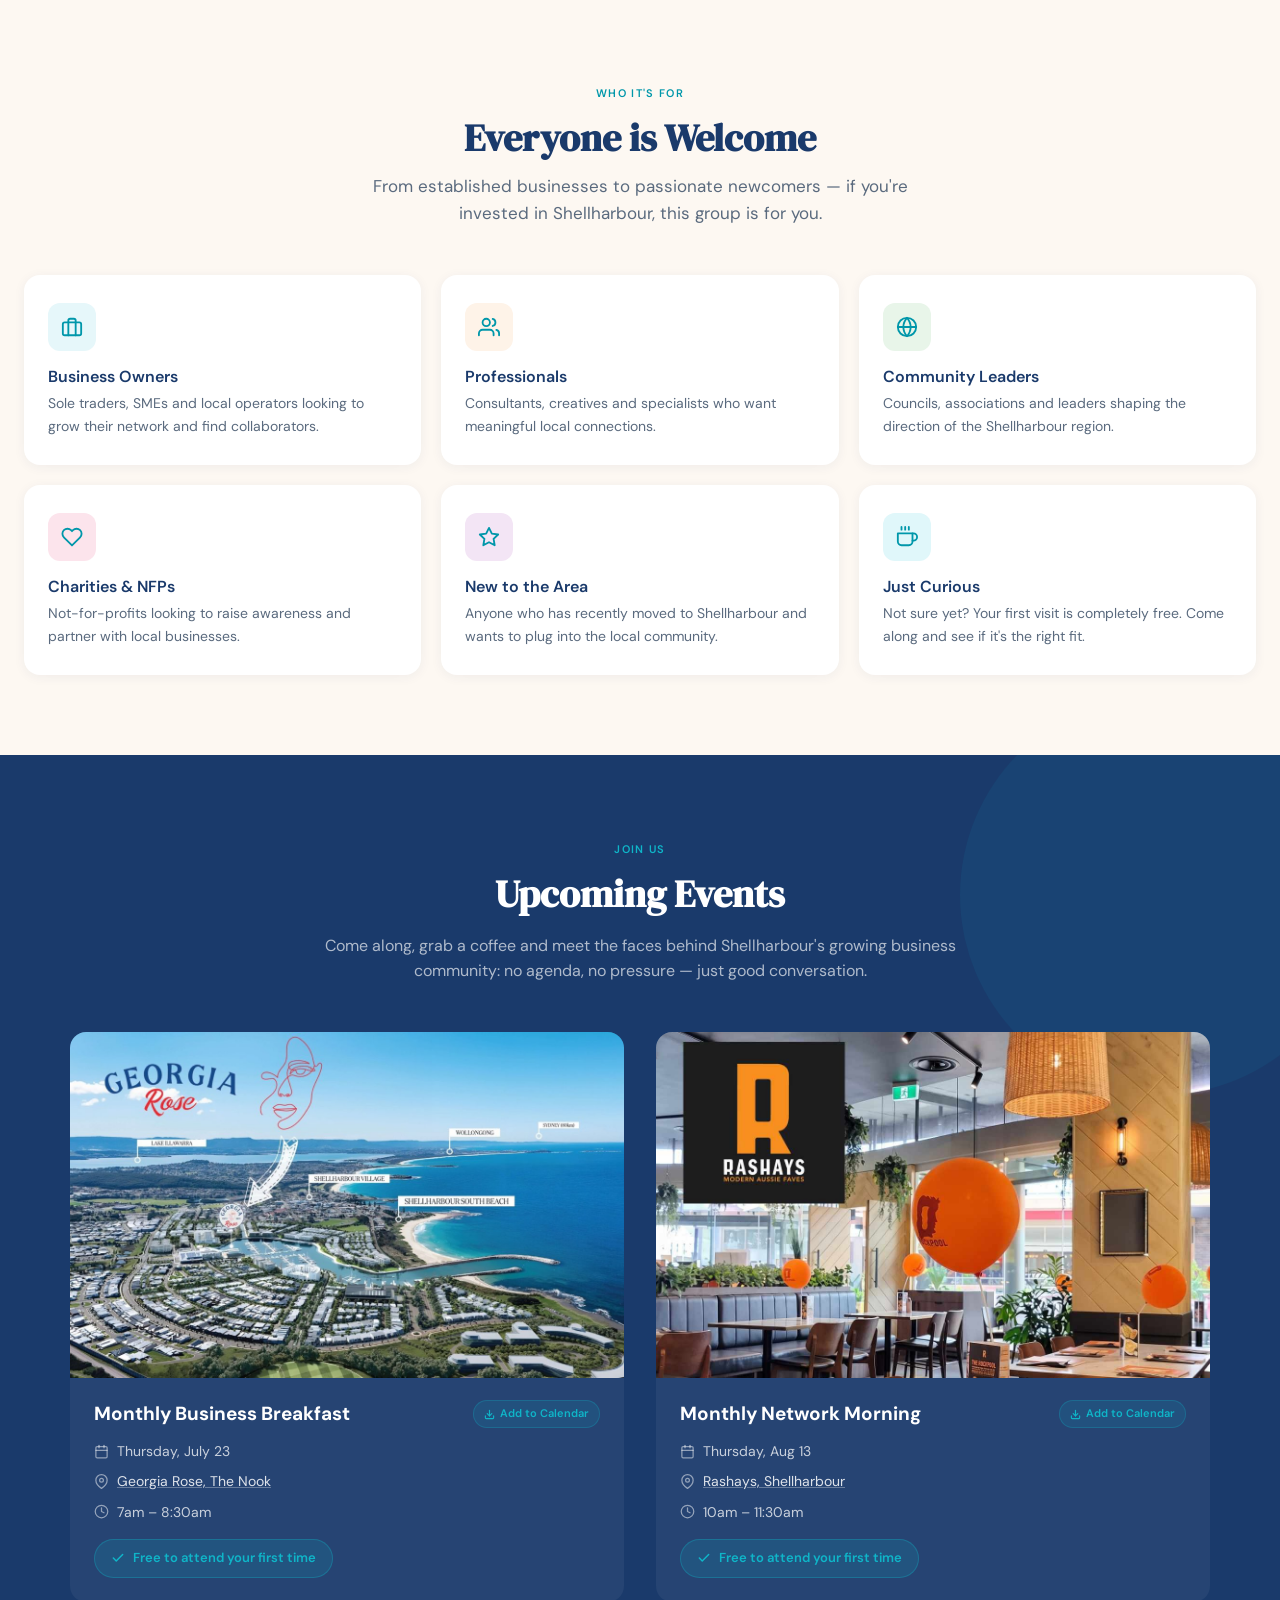
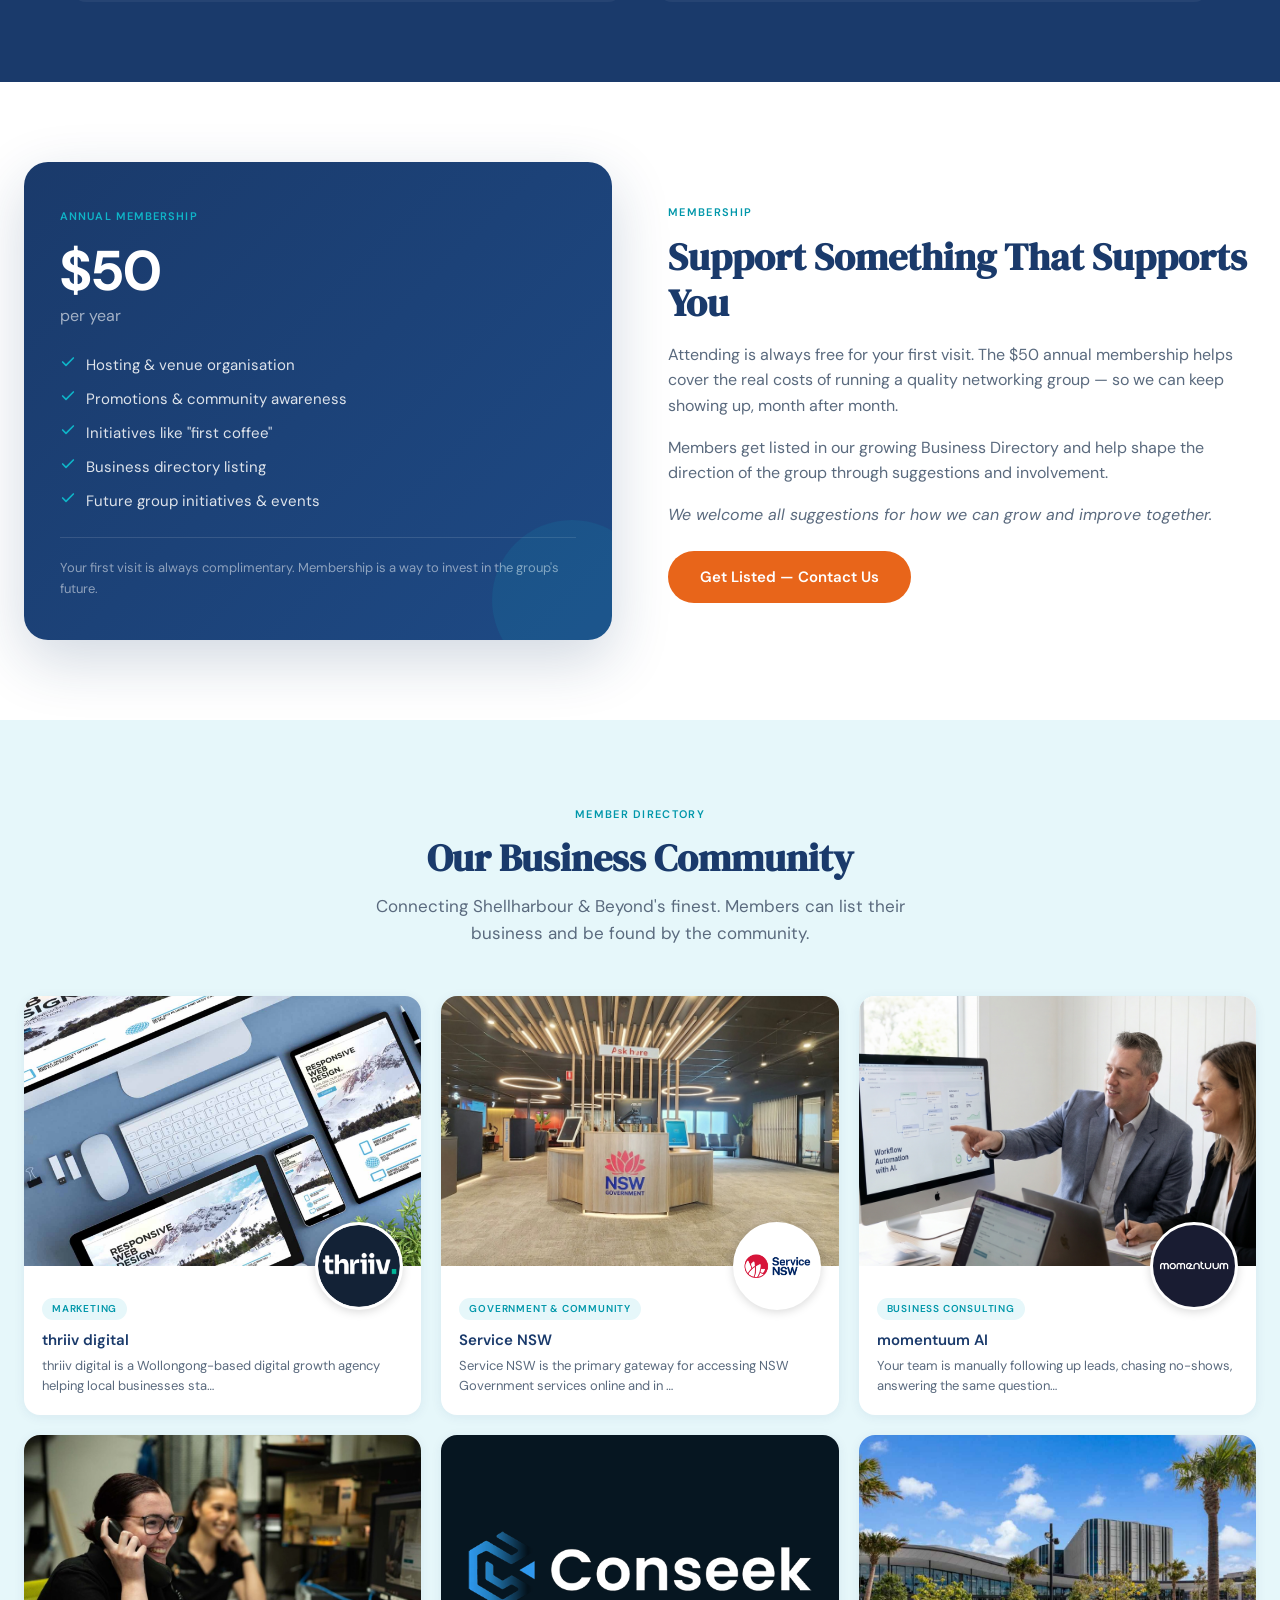
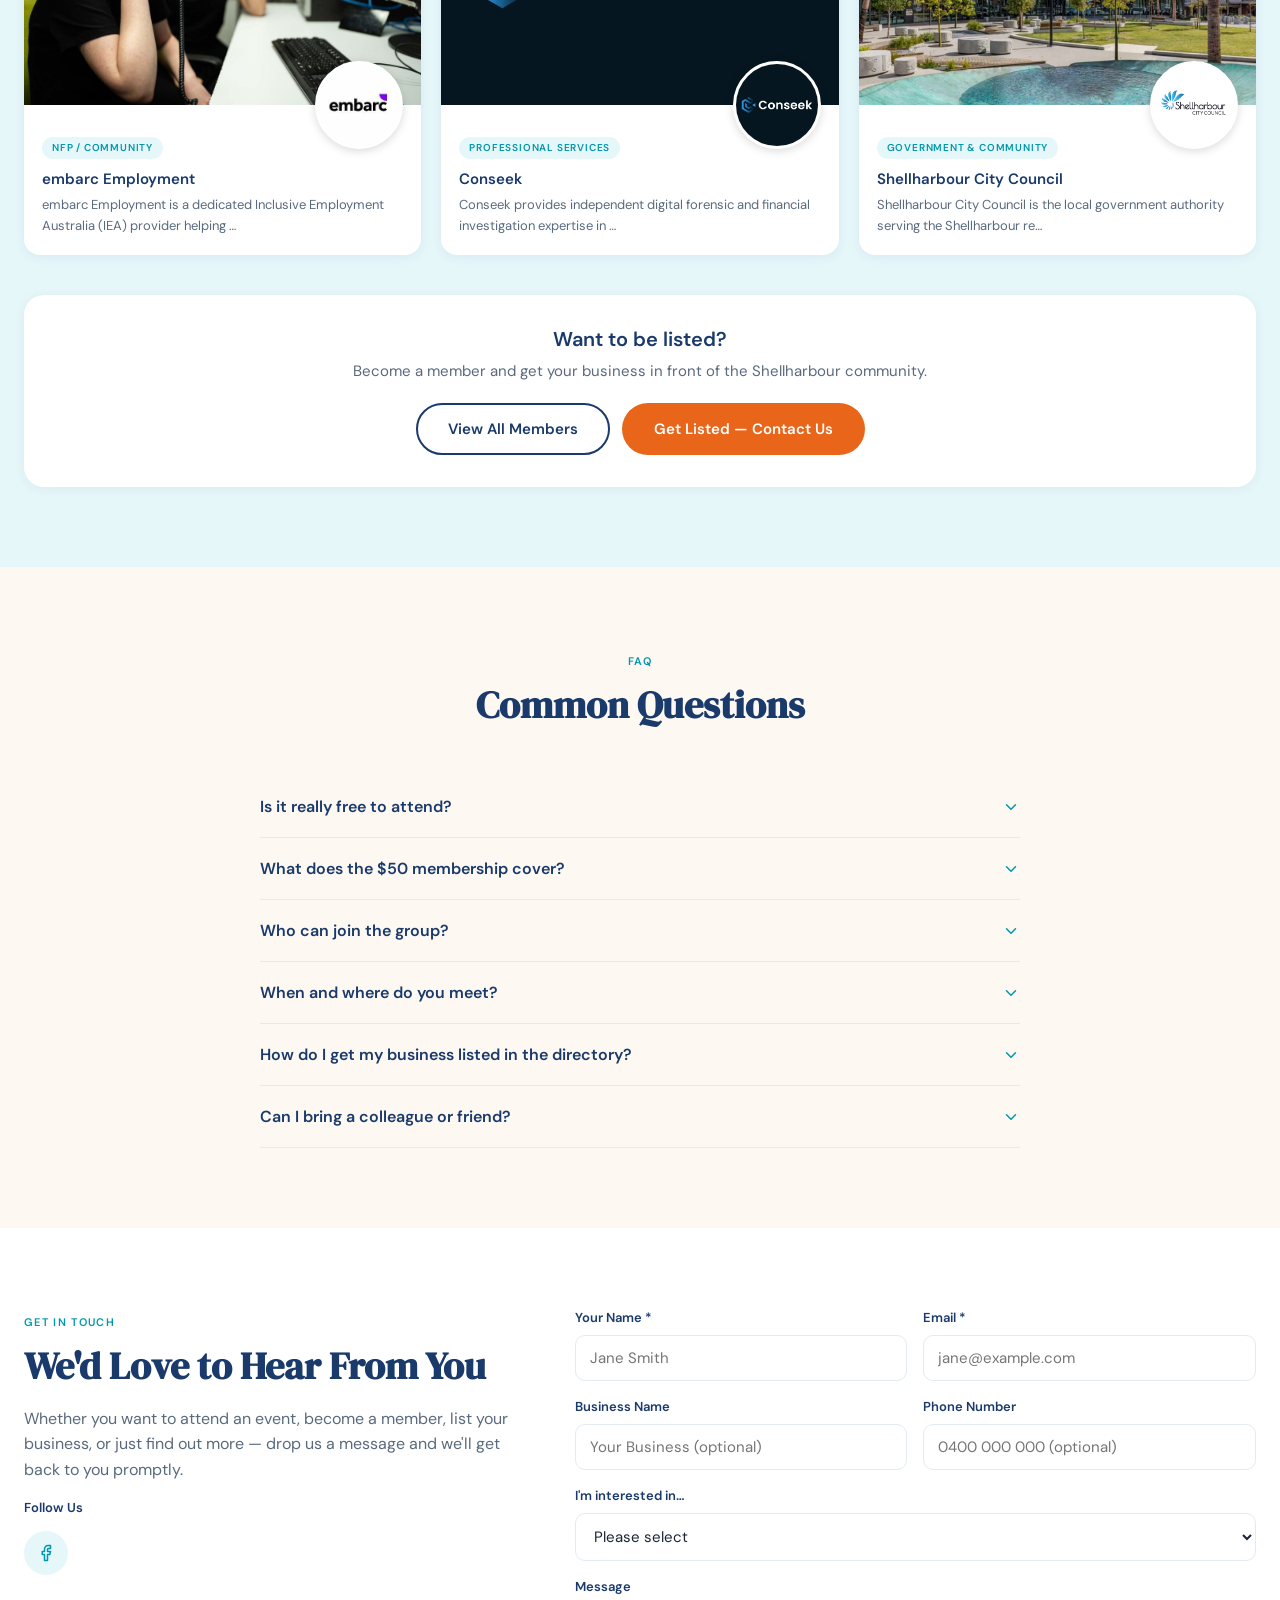
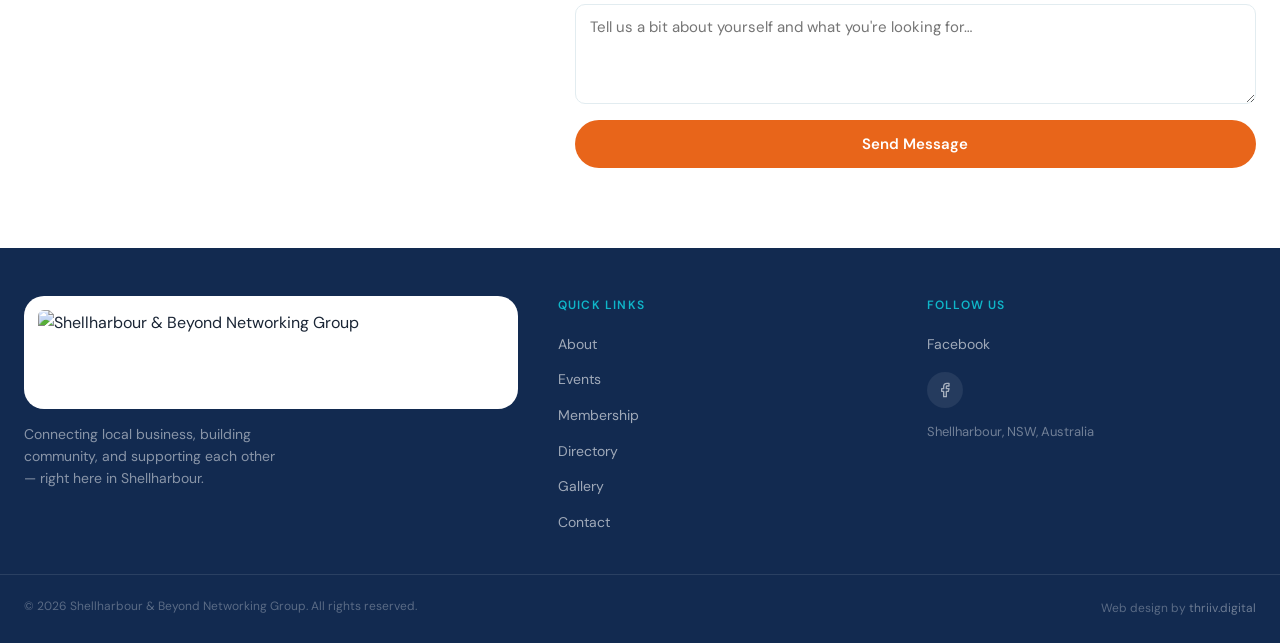
==== commit 84e4e1b5: "Position Rashays logo right at top edge of card image, show more table Verified by simulating the ex" ====
--- a/index.html
+++ b/index.html
@@ -83,7 +83,7 @@
   <link rel="preconnect" href="https://fonts.googleapis.com"/>
   <link rel="preconnect" href="https://fonts.gstatic.com" crossorigin/>
   <link href="https://fonts.googleapis.com/css2?family=DM+Sans:wght@300;400;500;600;700&family=DM+Serif+Display:ital@0;1&display=swap" rel="stylesheet"/>
-  <link rel="stylesheet" href="style.css?v=20260714i"/>
+  <link rel="stylesheet" href="style.css?v=20260714j"/>
   <style>
     .about-slideshow { position: relative; width: 100%; border-radius: 20px; overflow: hidden; aspect-ratio: 4/3; }
     .about-slide { position: absolute; inset: 0; width: 100%; height: 100%; object-fit: cover; opacity: 0; transition: opacity 0.8s ease; pointer-events: none; }
--- a/style.css
+++ b/style.css
@@ -314,7 +314,7 @@
   background: rgba(255,255,255,0.08);
 }
 .event-card-img { width: 100%; aspect-ratio: 16 / 10; object-fit: cover; display: block; transition: transform 0.4s ease; }
-.event-card-img-top { object-position: 50% 20%; }
+.event-card-img-top { object-position: 50% 29%; }
 .event-card:hover .event-card-img { transform: scale(1.06); }
 .event-card-body { padding: 22px 24px 24px; }
 .event-card-title-row { display: flex; align-items: center; justify-content: space-between; gap: 10px; margin-bottom: 12px; flex-wrap: wrap; }
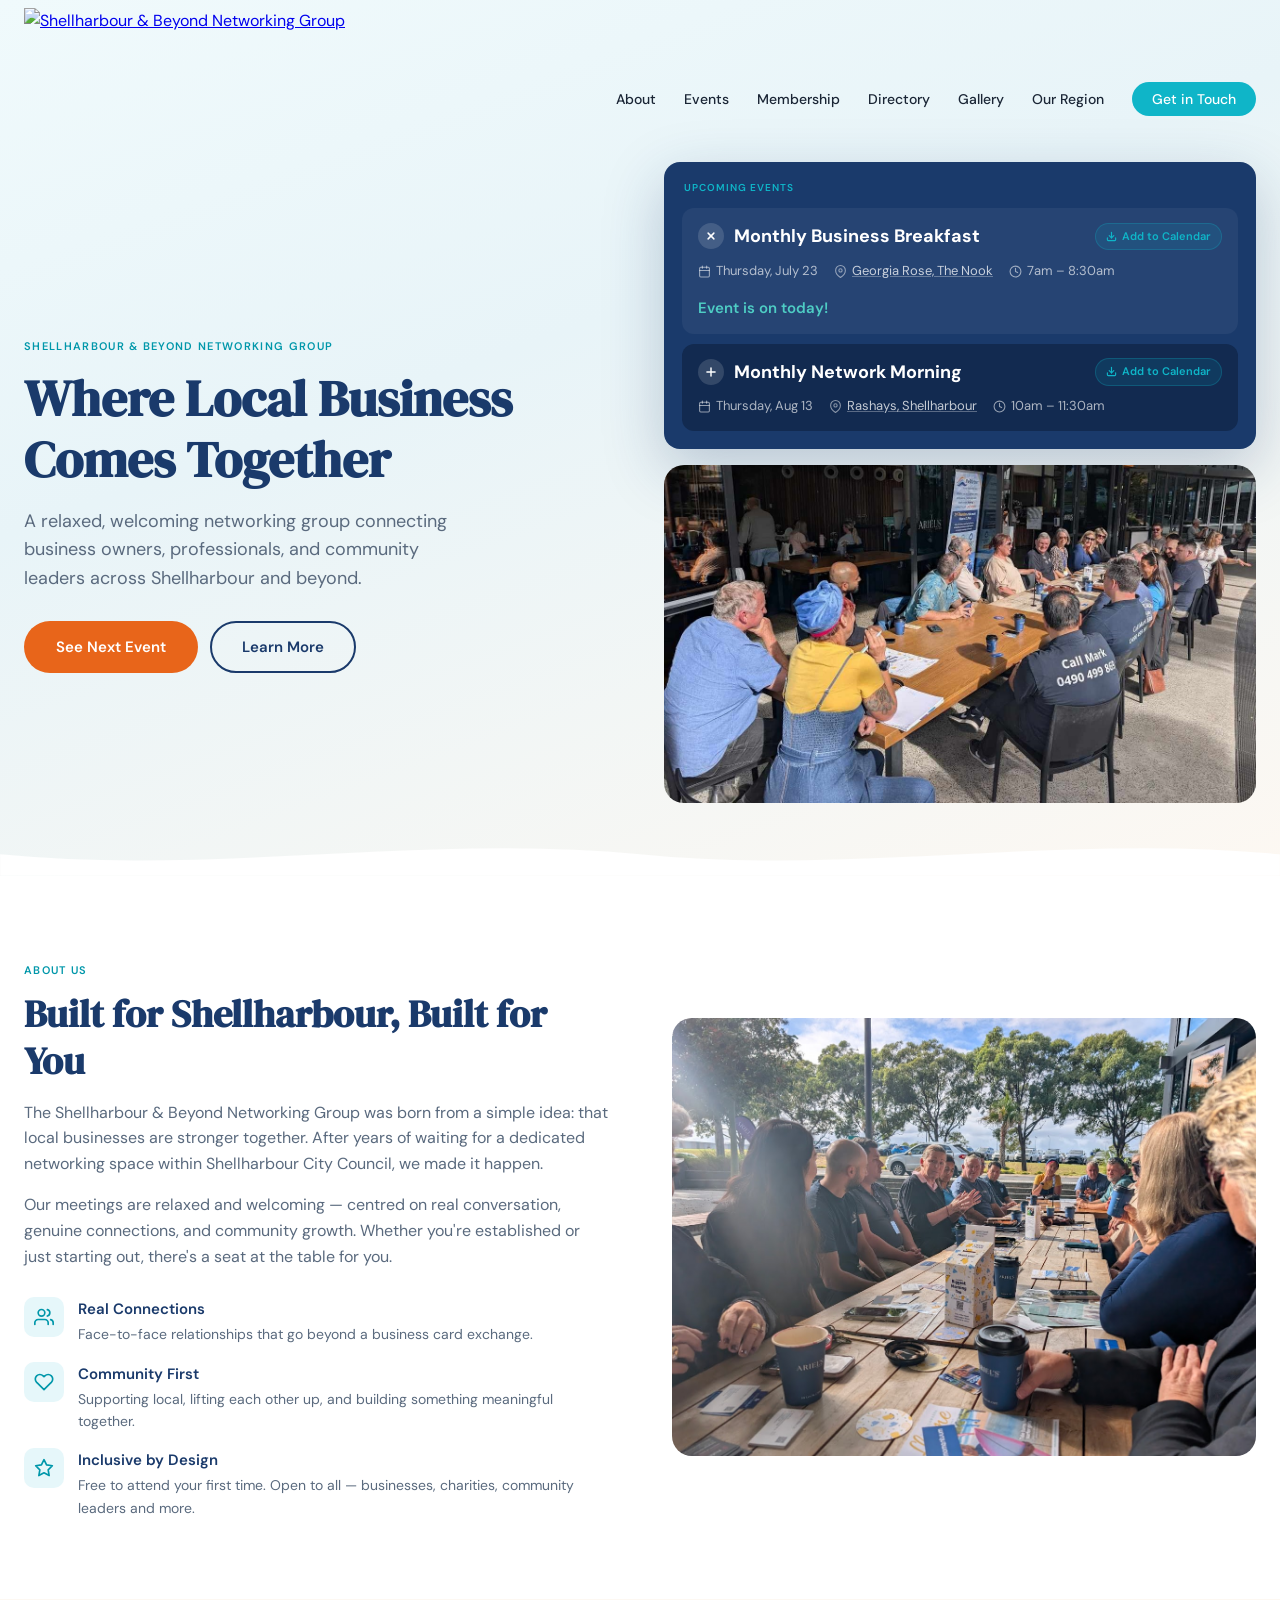
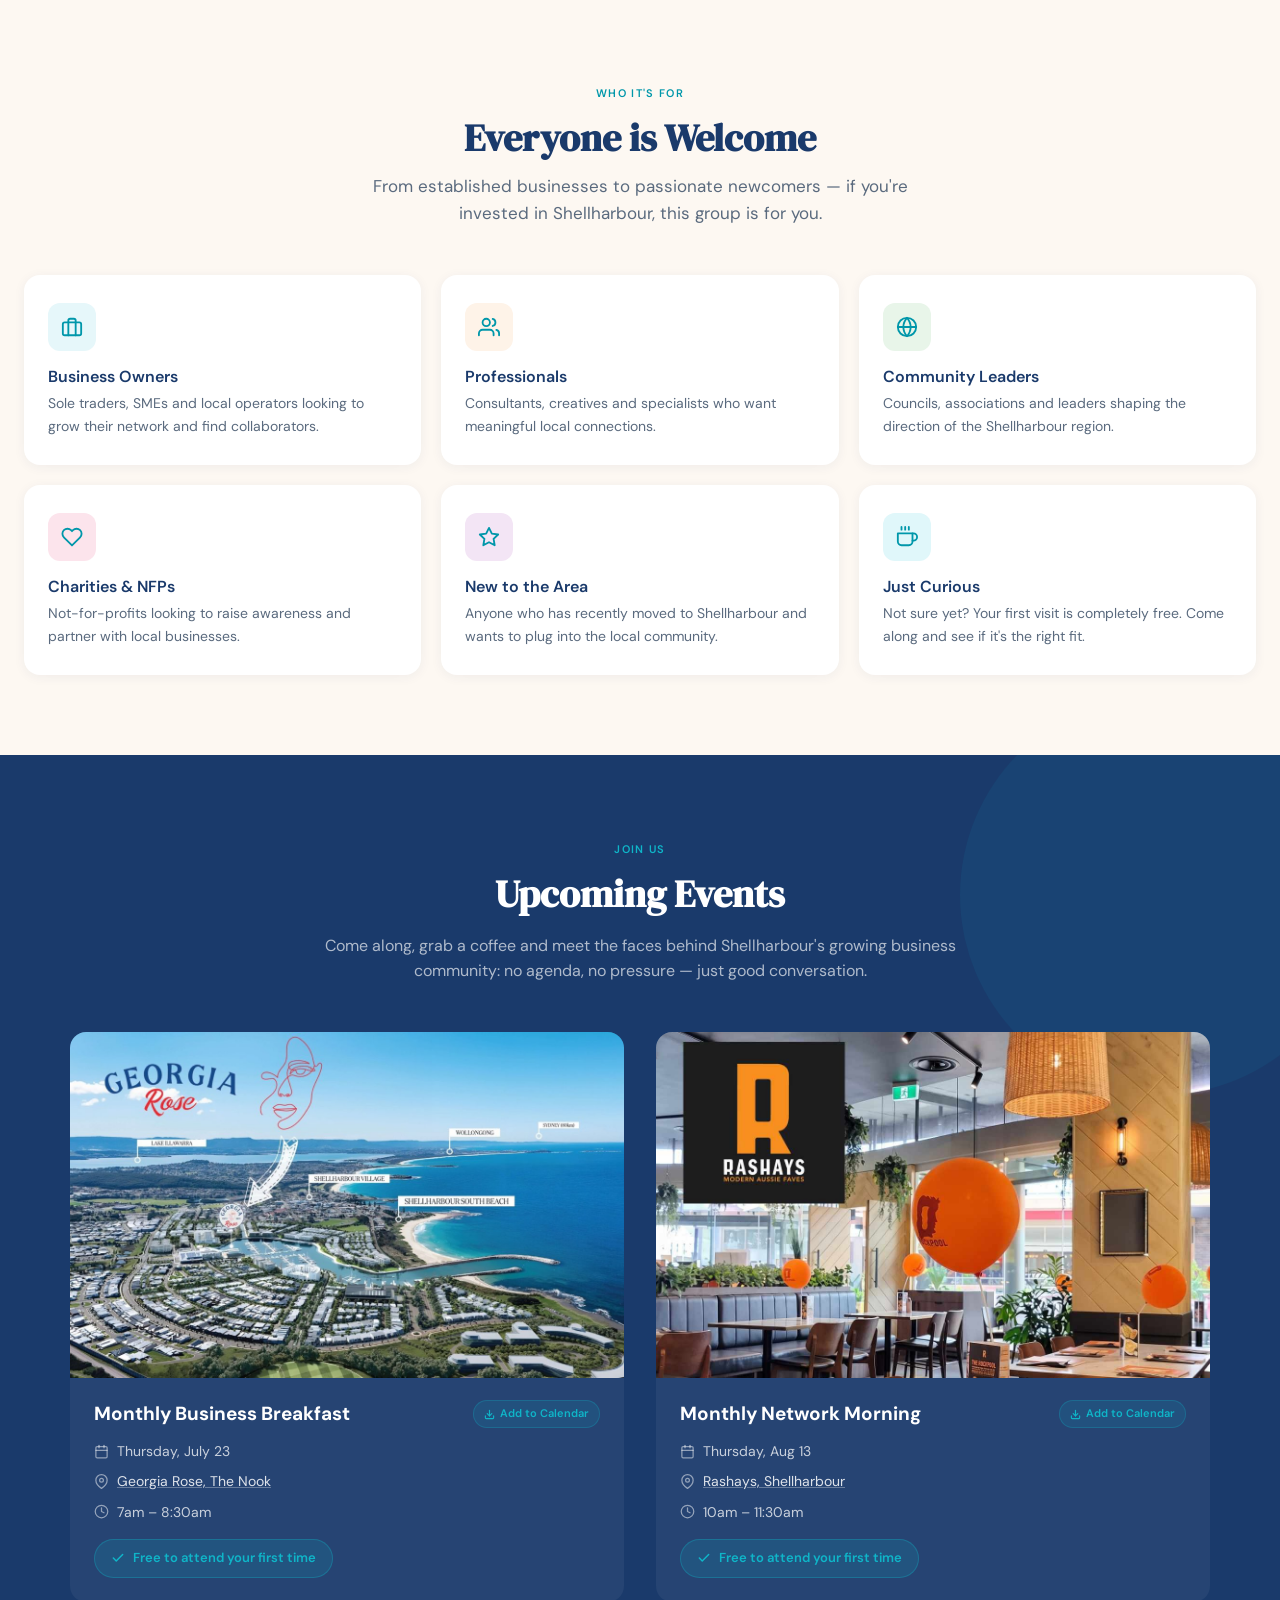
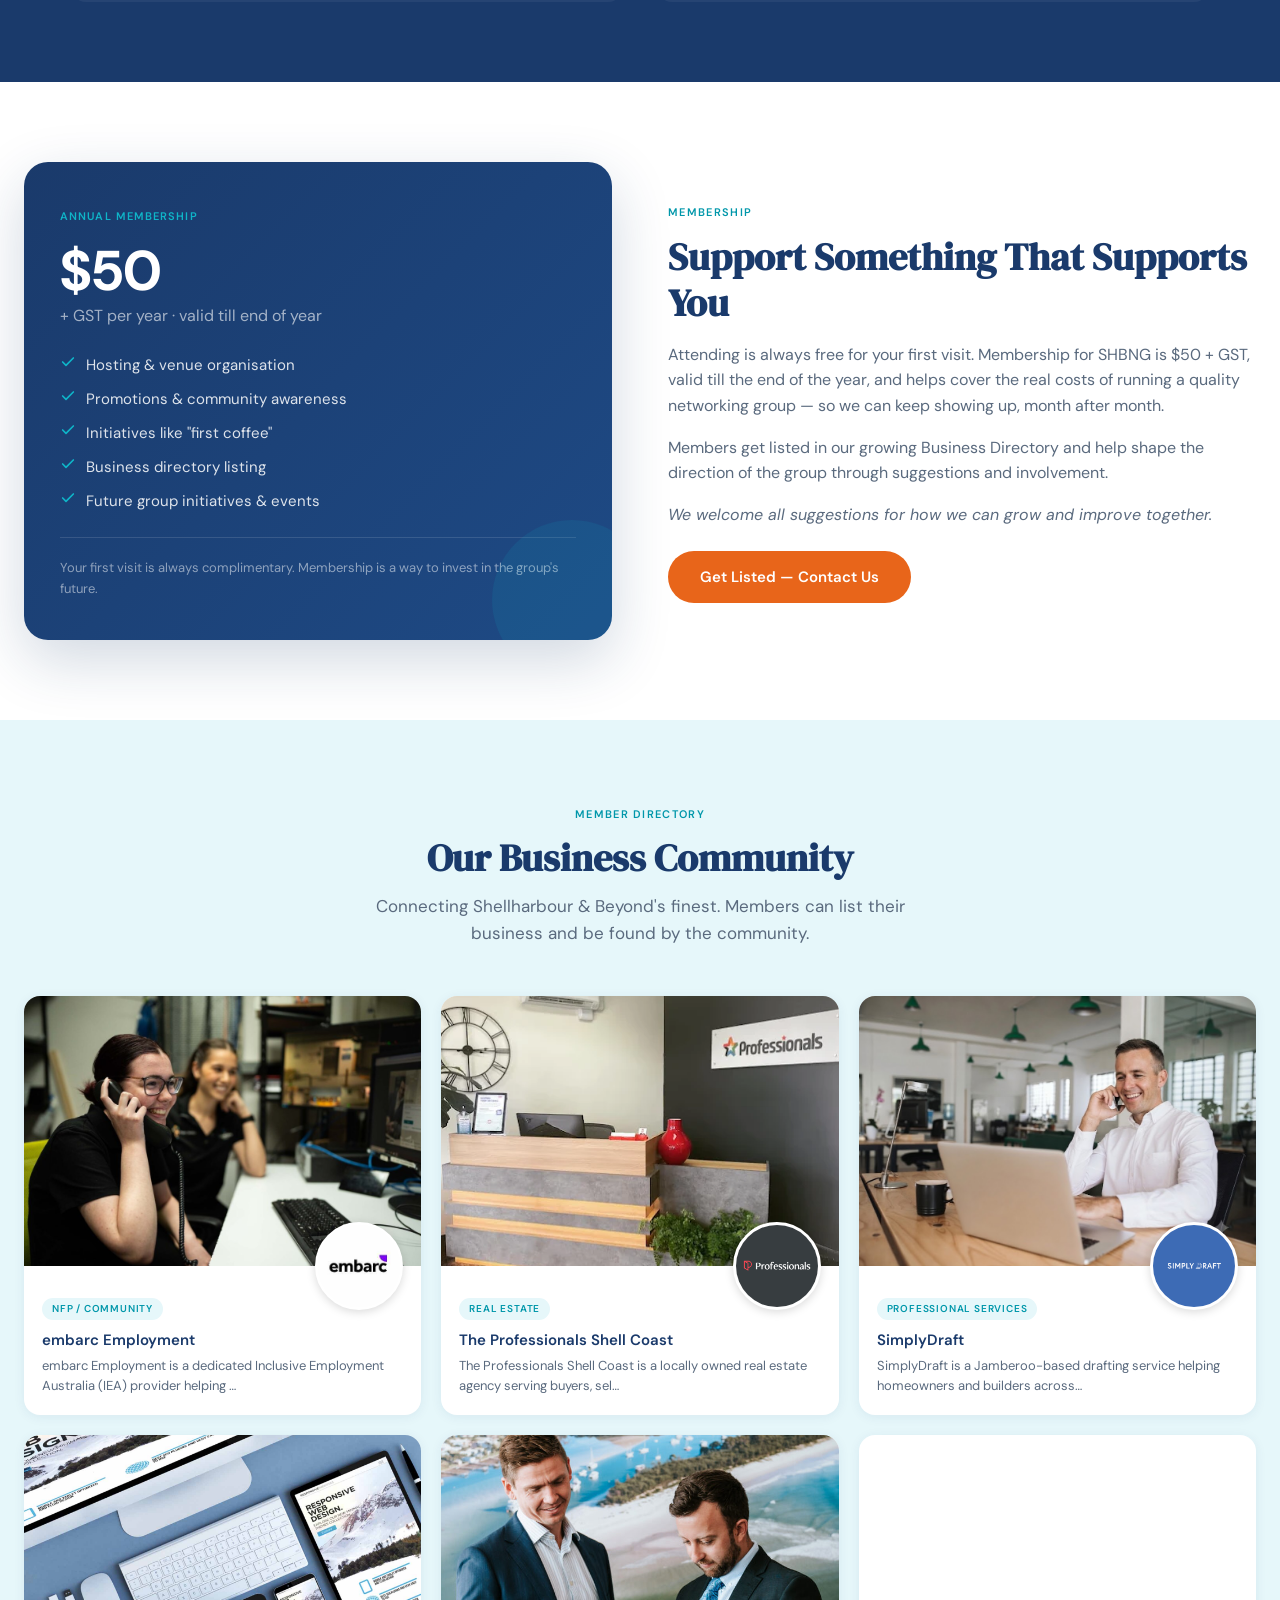
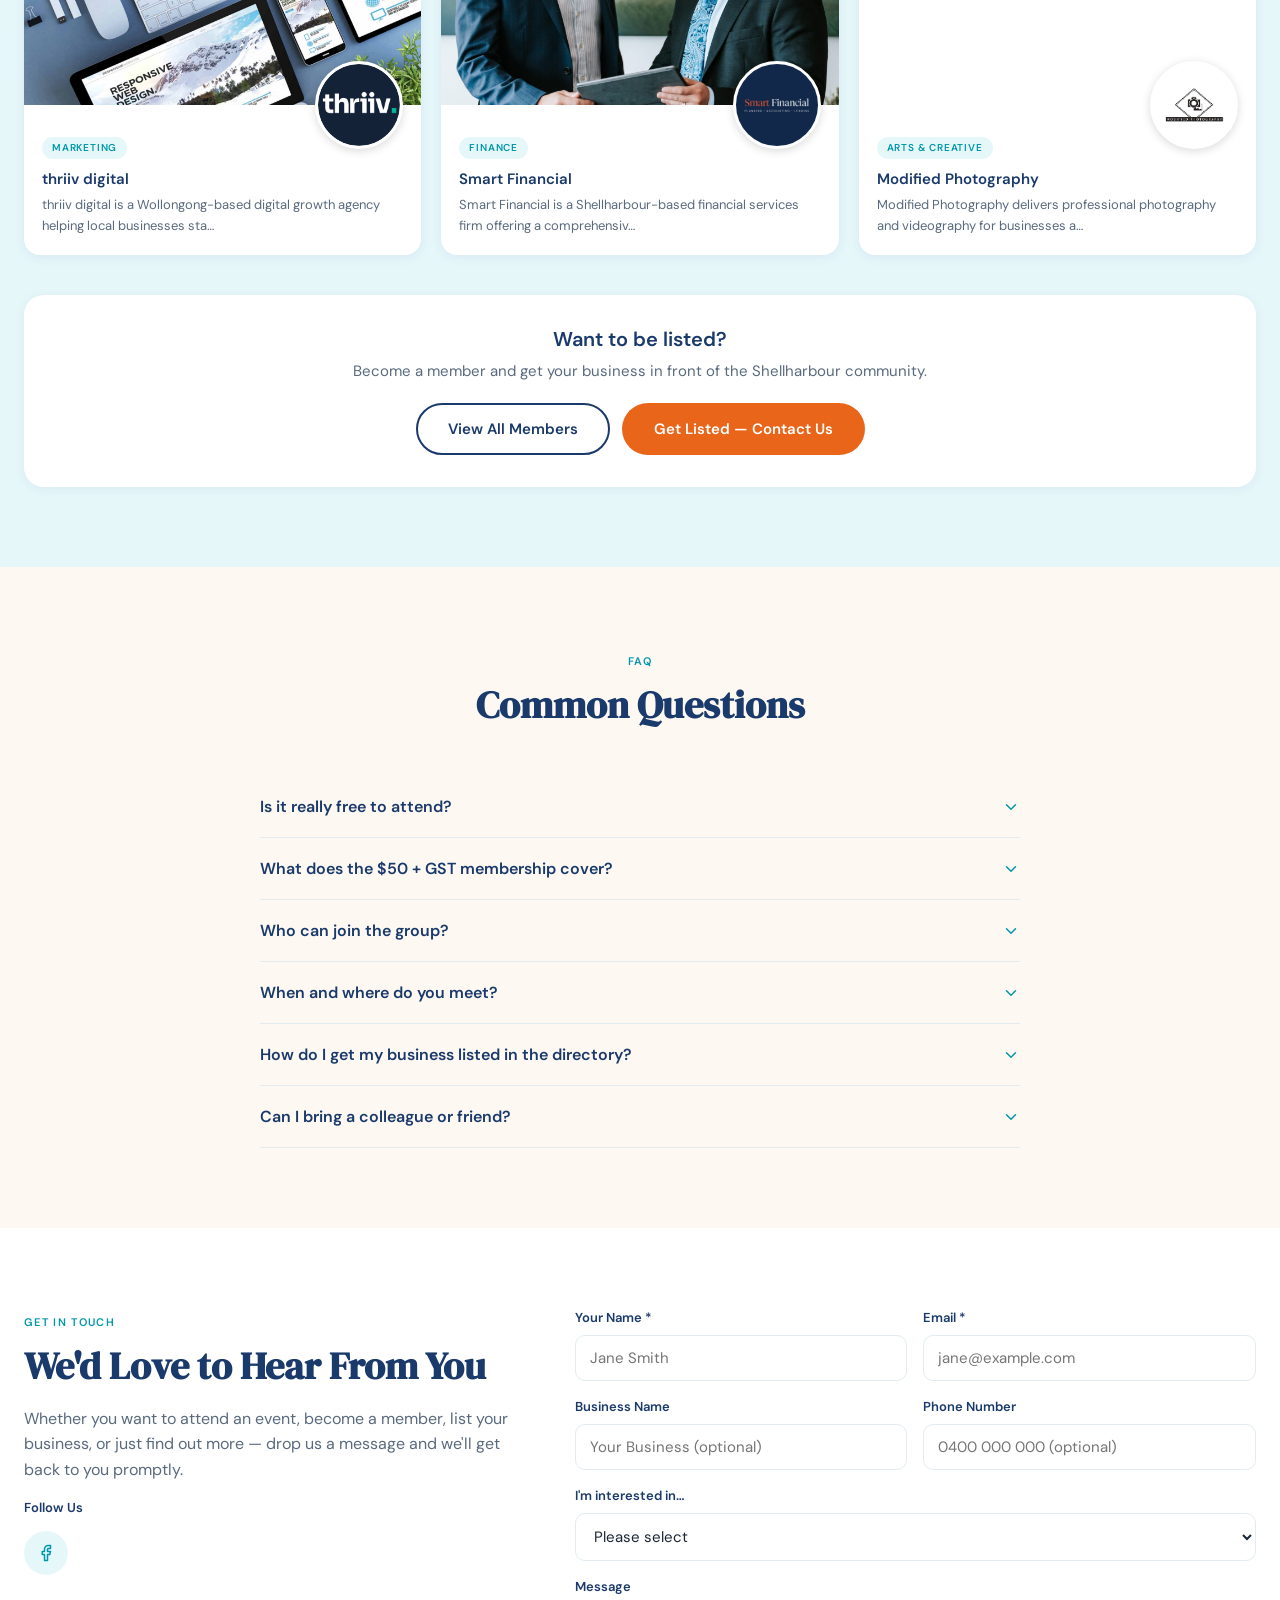
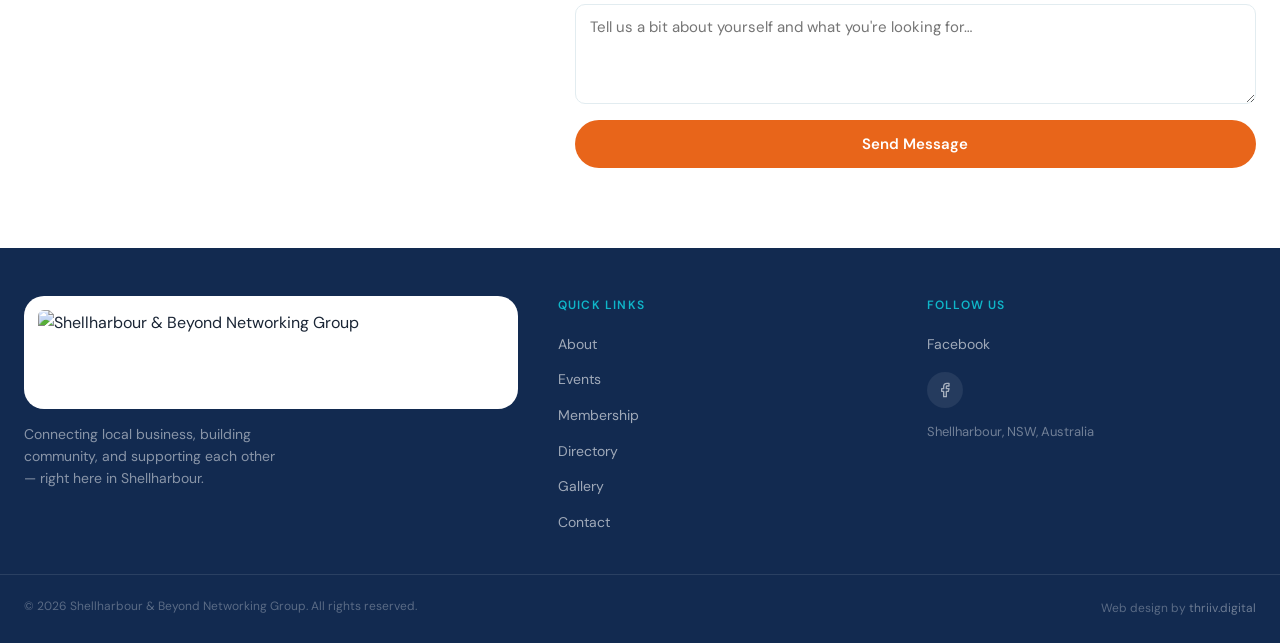
==== commit b09cae47: "Update all membership pricing copy to $50 + GST, valid till end of year Changed "inc. GST" framing t" ====
--- a/index.html
+++ b/index.html
@@ -436,7 +436,7 @@
       <div class="membership-card">
         <span class="membership-badge">Annual Membership</span>
         <div class="price">$50</div>
-        <div class="price-period">per year</div>
+        <div class="price-period">+ GST per year · valid till end of year</div>
         <ul class="membership-perks">
           <li>
             <span class="perk-check"><svg width="16" height="16" viewBox="0 0 24 24" fill="none" stroke="var(--teal)" stroke-width="2.5" stroke-linecap="round" stroke-linejoin="round"><polyline points="20 6 9 17 4 12"/></svg></span>
@@ -464,7 +464,7 @@
       <div class="membership-text">
         <span class="section-tag">Membership</span>
         <h2>Support Something That Supports You</h2>
-        <p>Attending is always free for your first visit. The $50 annual membership helps cover the real costs of running a quality networking group — so we can keep showing up, month after month.</p>
+        <p>Attending is always free for your first visit. Membership for SHBNG is $50 + GST, valid till the end of the year, and helps cover the real costs of running a quality networking group — so we can keep showing up, month after month.</p>
         <p>Members get listed in our growing Business Directory and help shape the direction of the group through suggestions and involvement.</p>
         <p class="membership-italic">We welcome all suggestions for how we can grow and improve together.</p>
         <div style="margin-top:24px">
@@ -554,12 +554,12 @@
           <span class="faq-chevron"><svg width="18" height="18" viewBox="0 0 24 24" fill="none" stroke="var(--teal-mid)" stroke-width="2" stroke-linecap="round" stroke-linejoin="round"><polyline points="6 9 12 15 18 9"/></svg></span>
         </button>
         <div class="faq-answer">
-          <div class="faq-answer-inner">Yes! Your first visit is completely complimentary — no obligation, no pressure. After that, the $50 annual membership helps sustain and grow the group.</div>
+          <div class="faq-answer-inner">Yes! Your first visit is completely complimentary — no obligation, no pressure. After that, membership is $50 + GST (valid till the end of the year) and helps sustain and grow the group.</div>
         </div>
       </div>
       <div class="faq-item">
         <button class="faq-question" aria-expanded="false">
-          What does the $50 membership cover?
+          What does the $50 + GST membership cover?
           <span class="faq-chevron"><svg width="18" height="18" viewBox="0 0 24 24" fill="none" stroke="var(--teal-mid)" stroke-width="2" stroke-linecap="round" stroke-linejoin="round"><polyline points="6 9 12 15 18 9"/></svg></span>
         </button>
         <div class="faq-answer">
@@ -657,7 +657,7 @@
             <select id="f-interest" name="interest">
               <option value="">Please select</option>
               <option>Attending an event</option>
-              <option>Annual membership ($50)</option>
+              <option>Annual membership ($50 + GST)</option>
               <option>Listing my business in the directory</option>
               <option>General enquiry</option>
             </select>
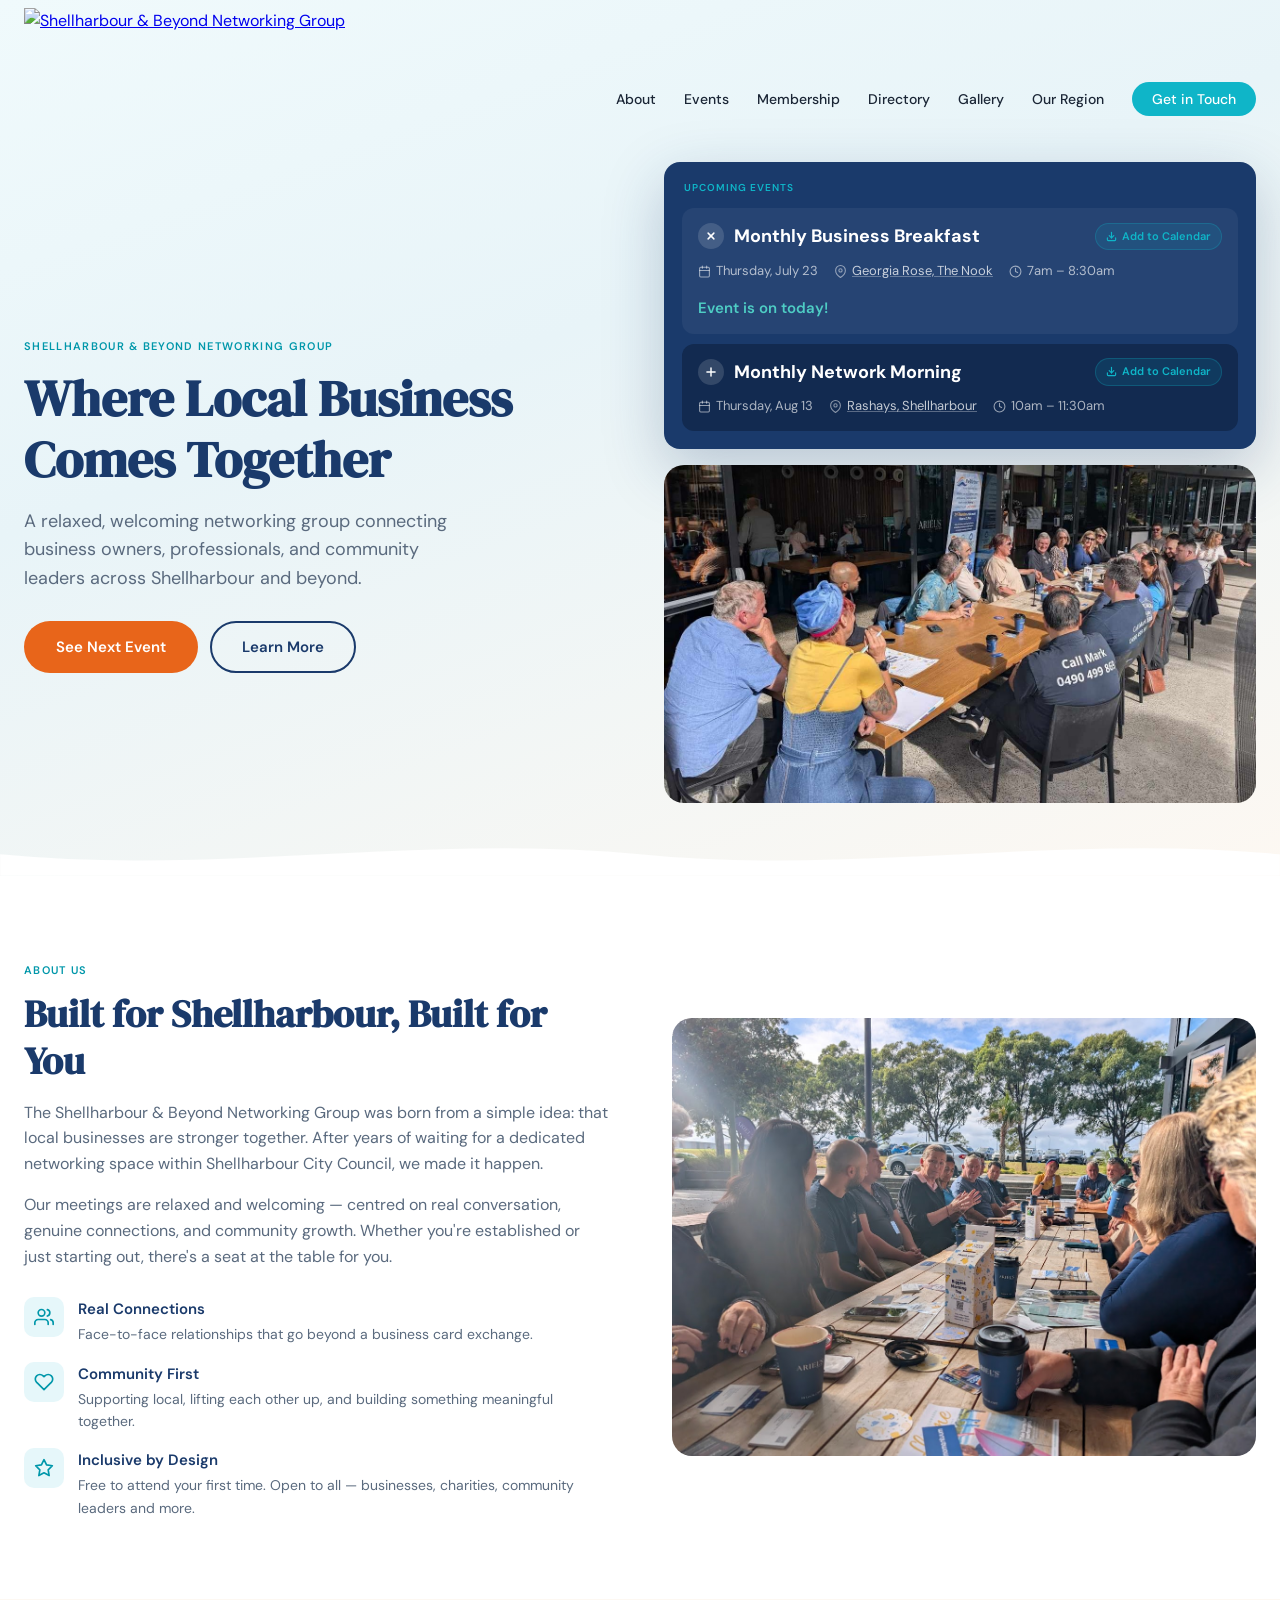
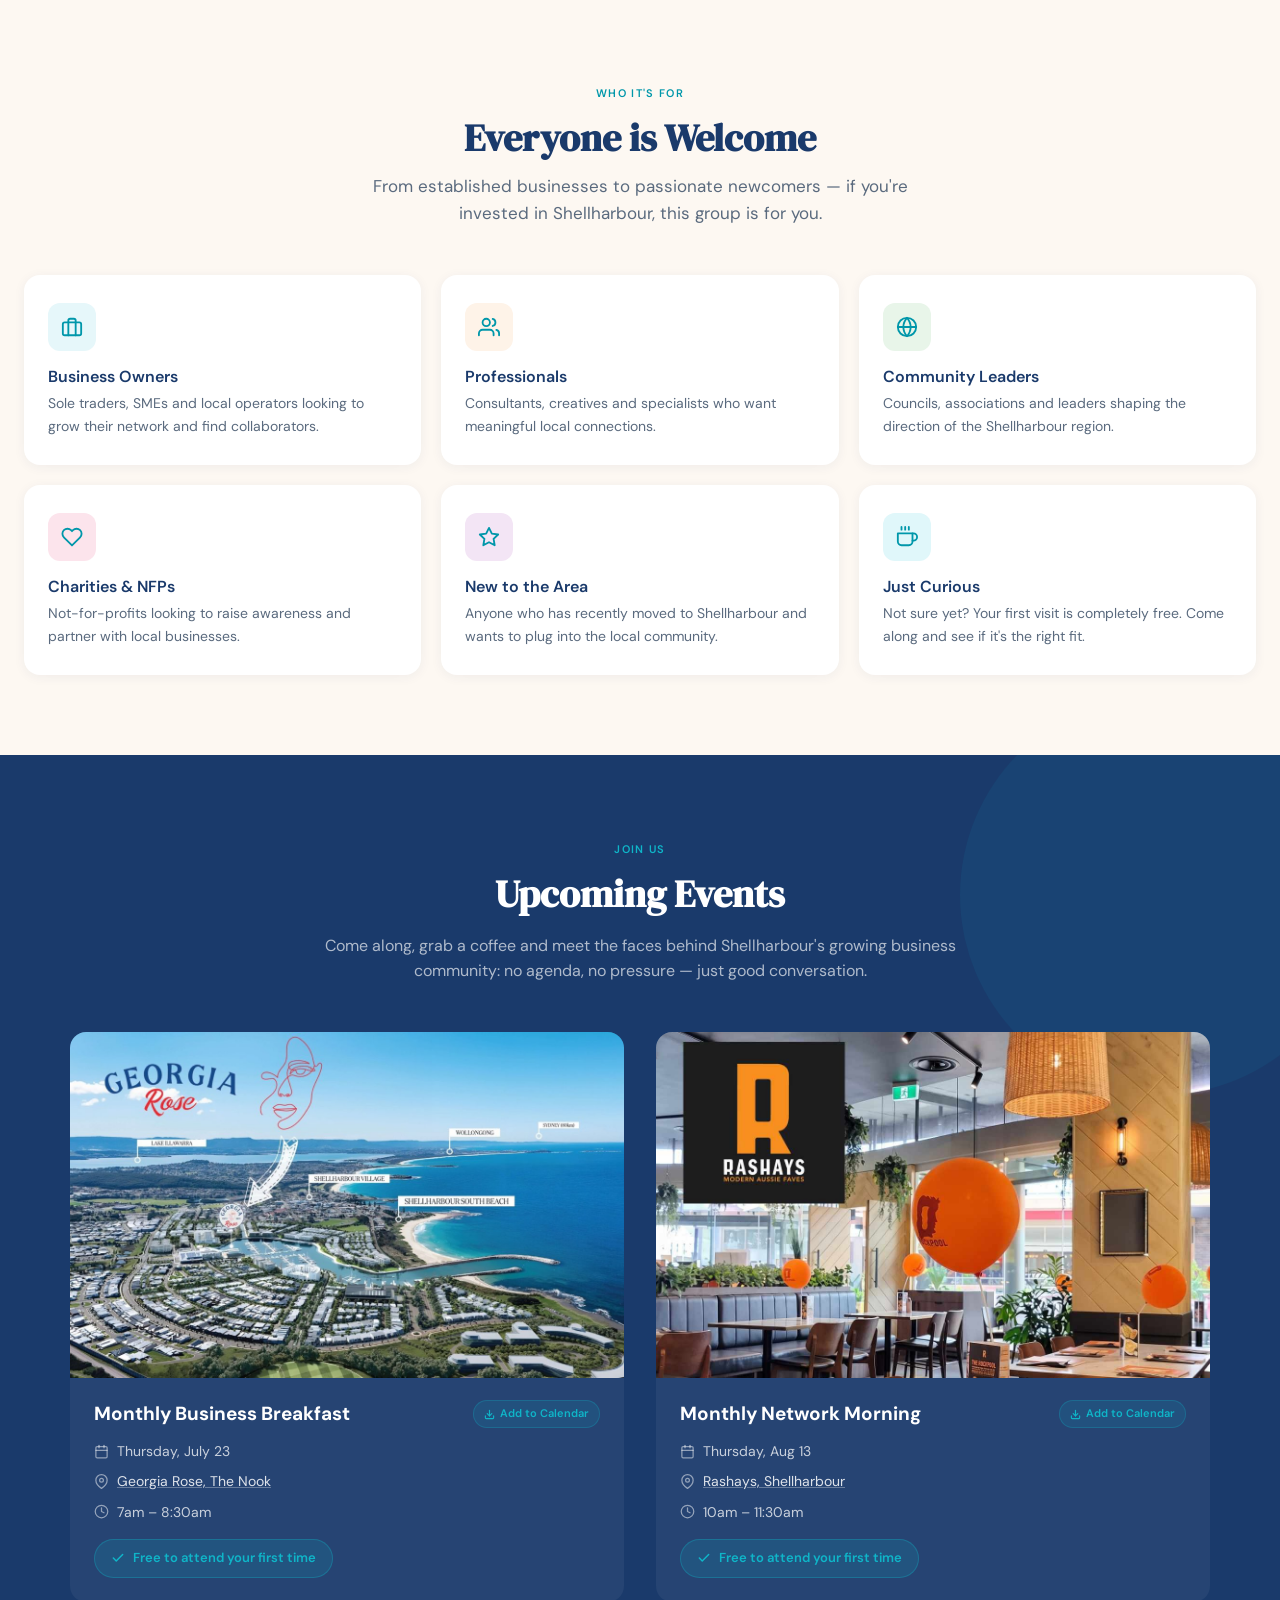
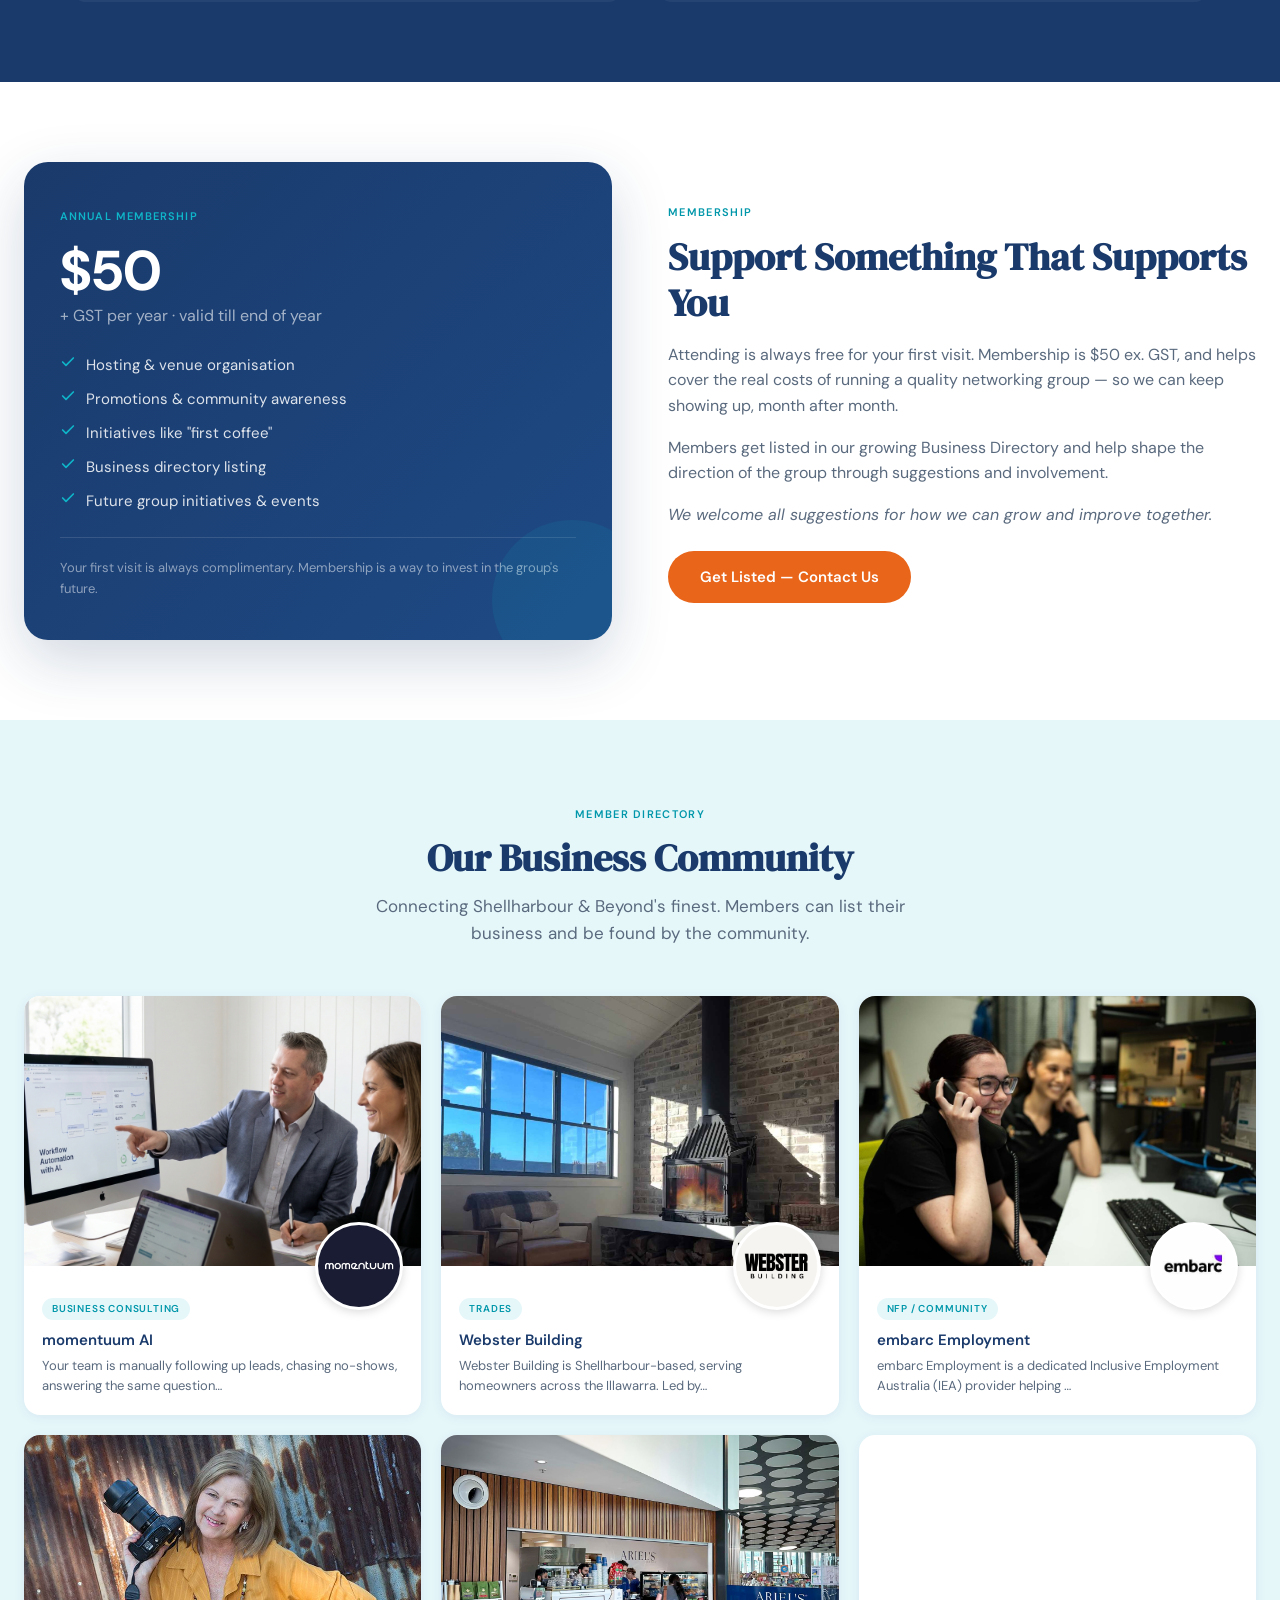
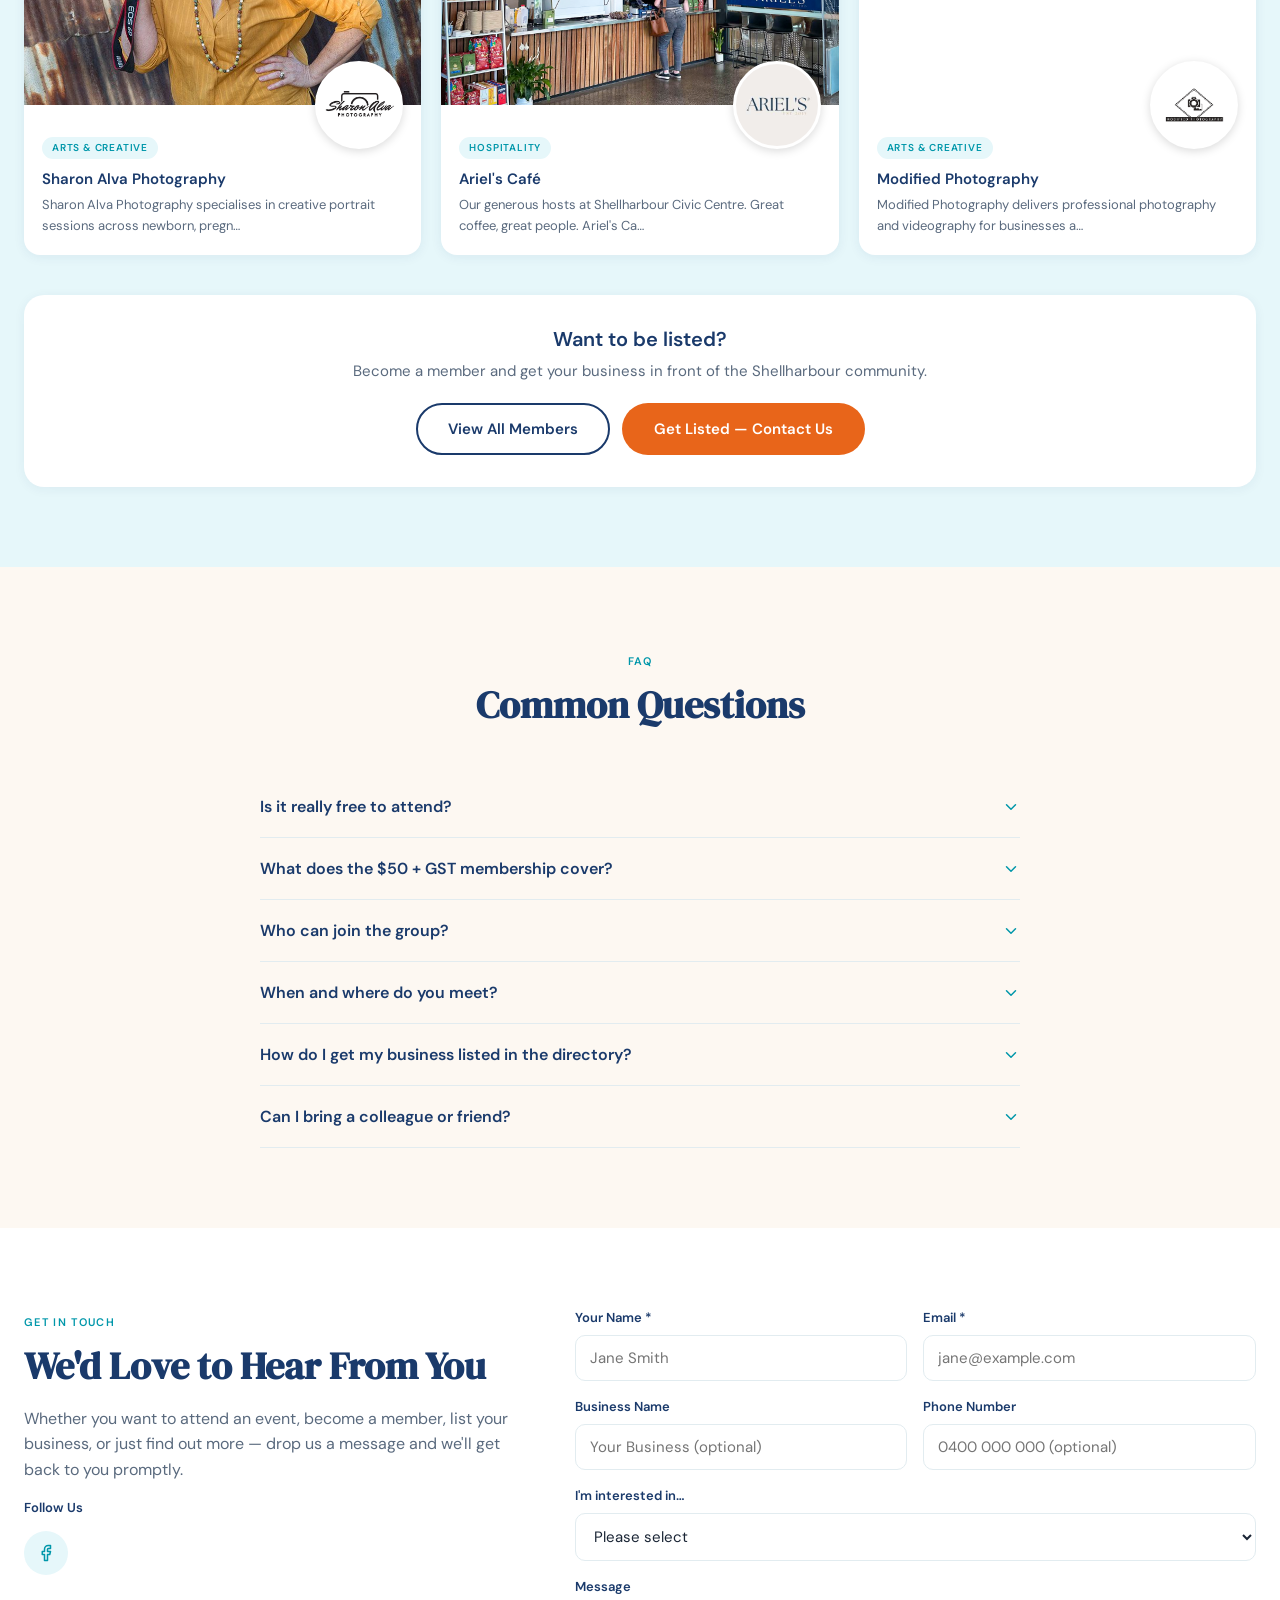
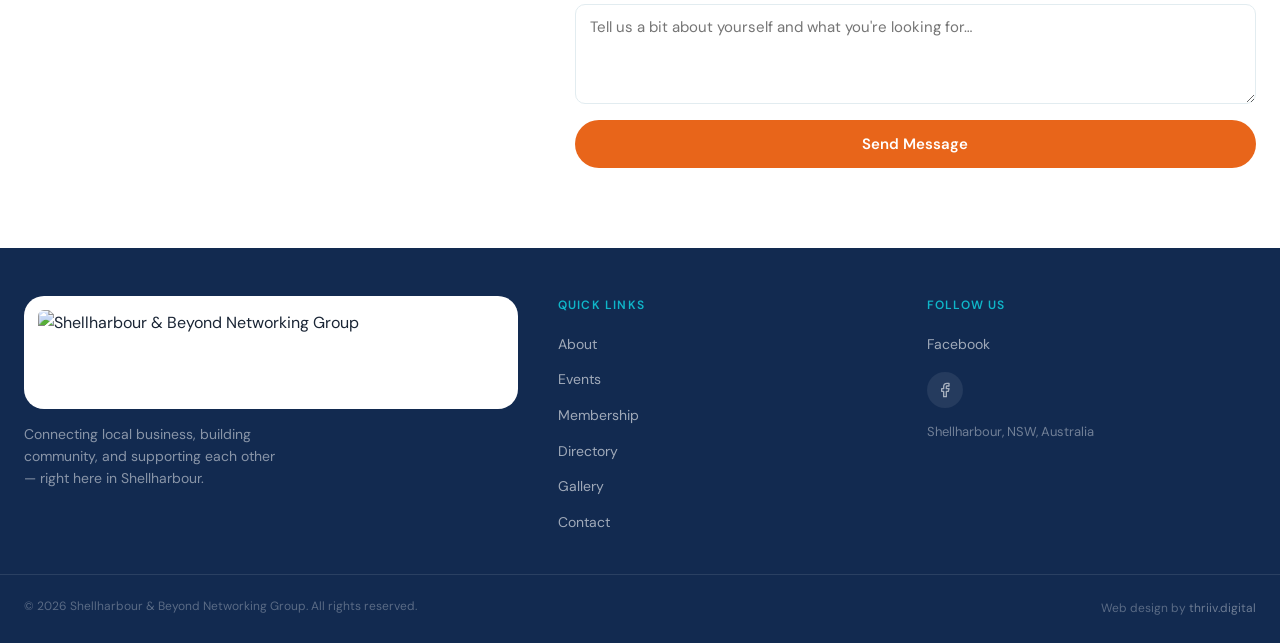
==== commit 57b6bc97: "Simplify membership paragraph pricing wording" ====
--- a/index.html
+++ b/index.html
@@ -464,7 +464,7 @@
       <div class="membership-text">
         <span class="section-tag">Membership</span>
         <h2>Support Something That Supports You</h2>
-        <p>Attending is always free for your first visit. Membership for SHBNG is $50 + GST, valid till the end of the year, and helps cover the real costs of running a quality networking group — so we can keep showing up, month after month.</p>
+        <p>Attending is always free for your first visit. Membership is $50 ex. GST, and helps cover the real costs of running a quality networking group — so we can keep showing up, month after month.</p>
         <p>Members get listed in our growing Business Directory and help shape the direction of the group through suggestions and involvement.</p>
         <p class="membership-italic">We welcome all suggestions for how we can grow and improve together.</p>
         <div style="margin-top:24px">
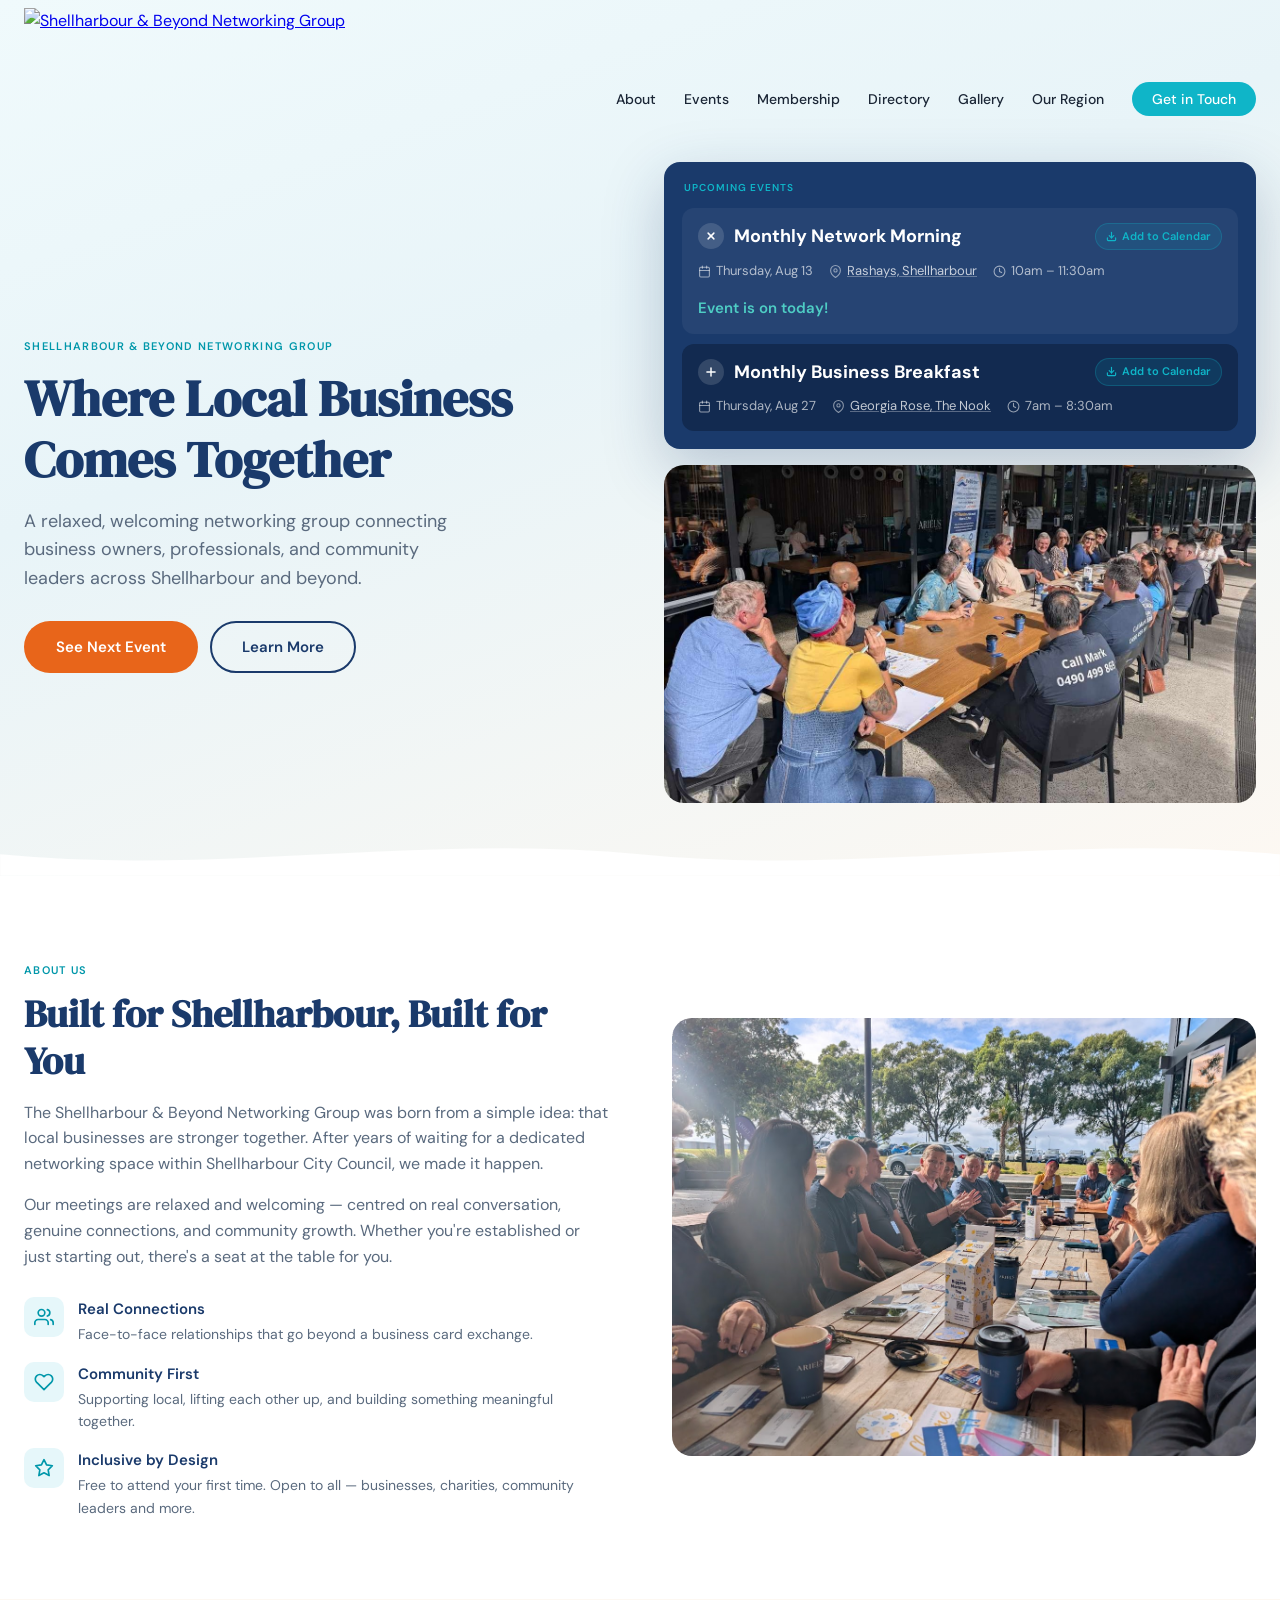
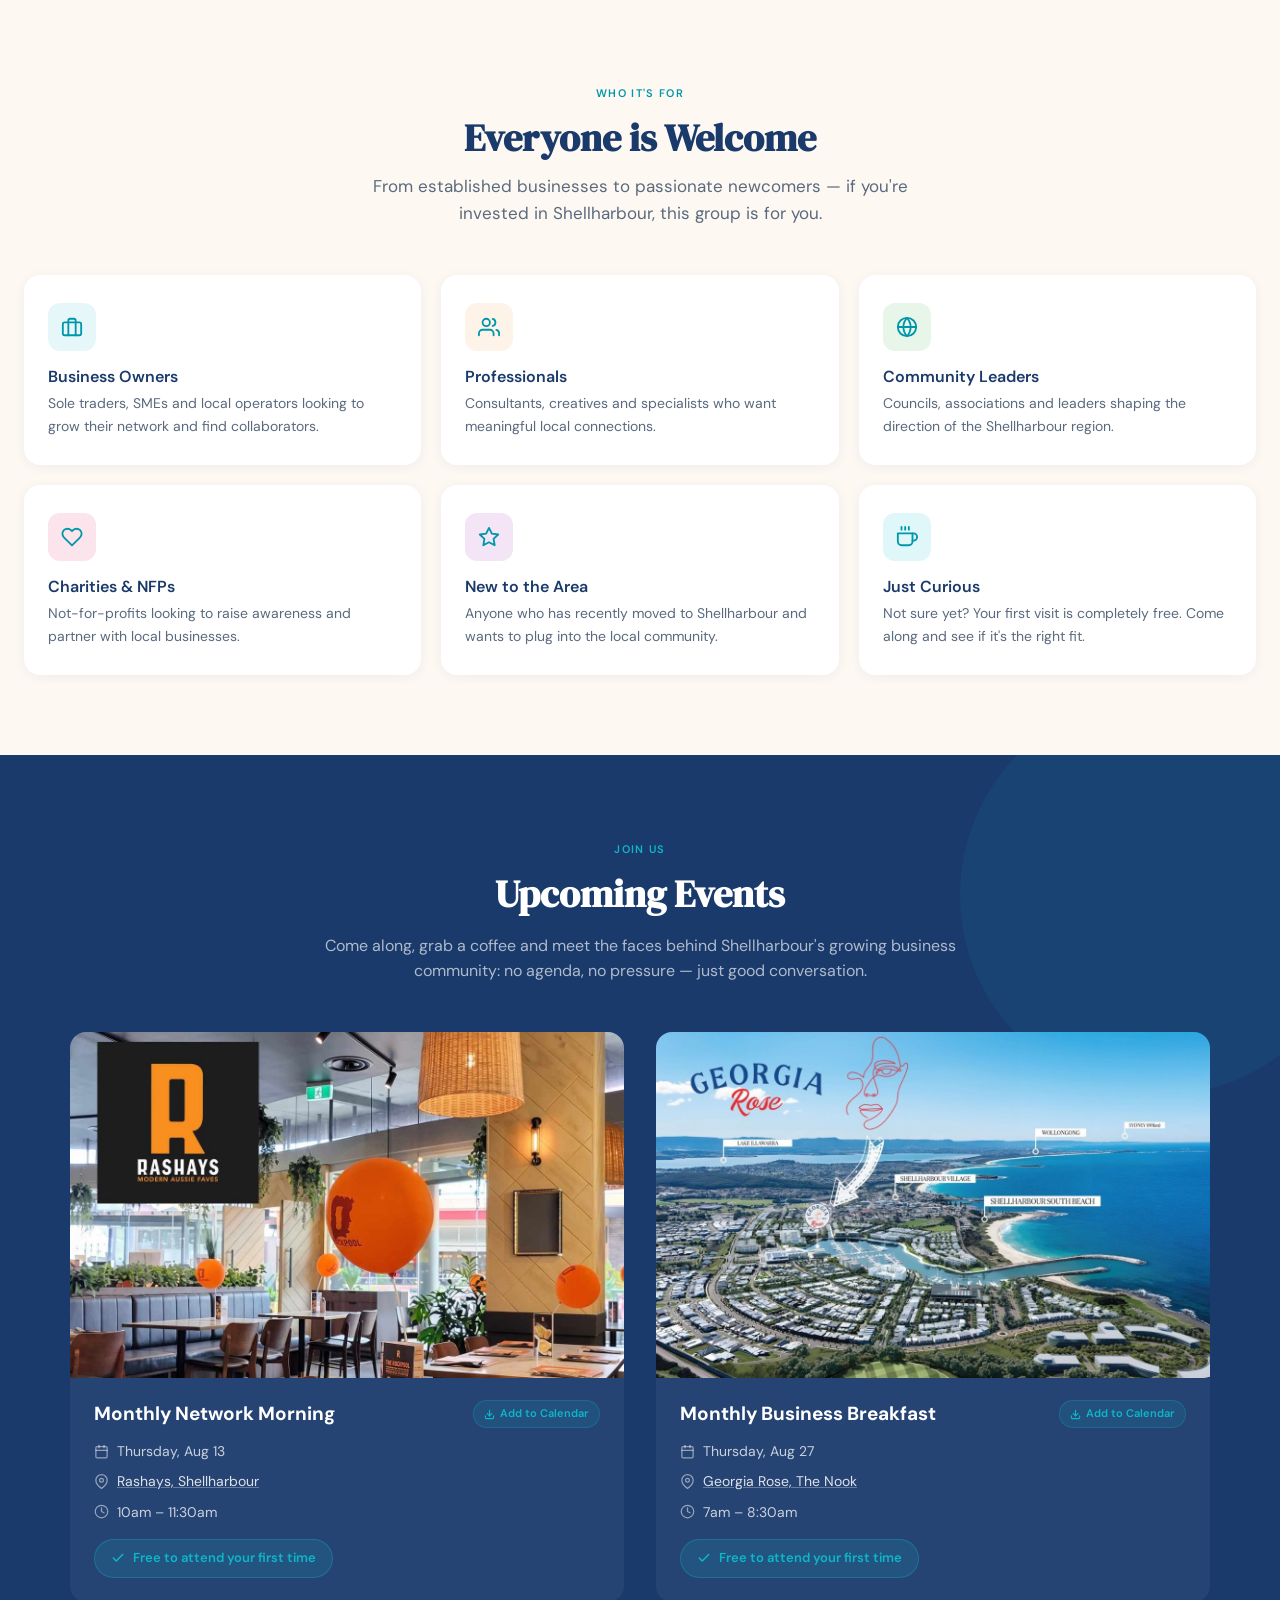
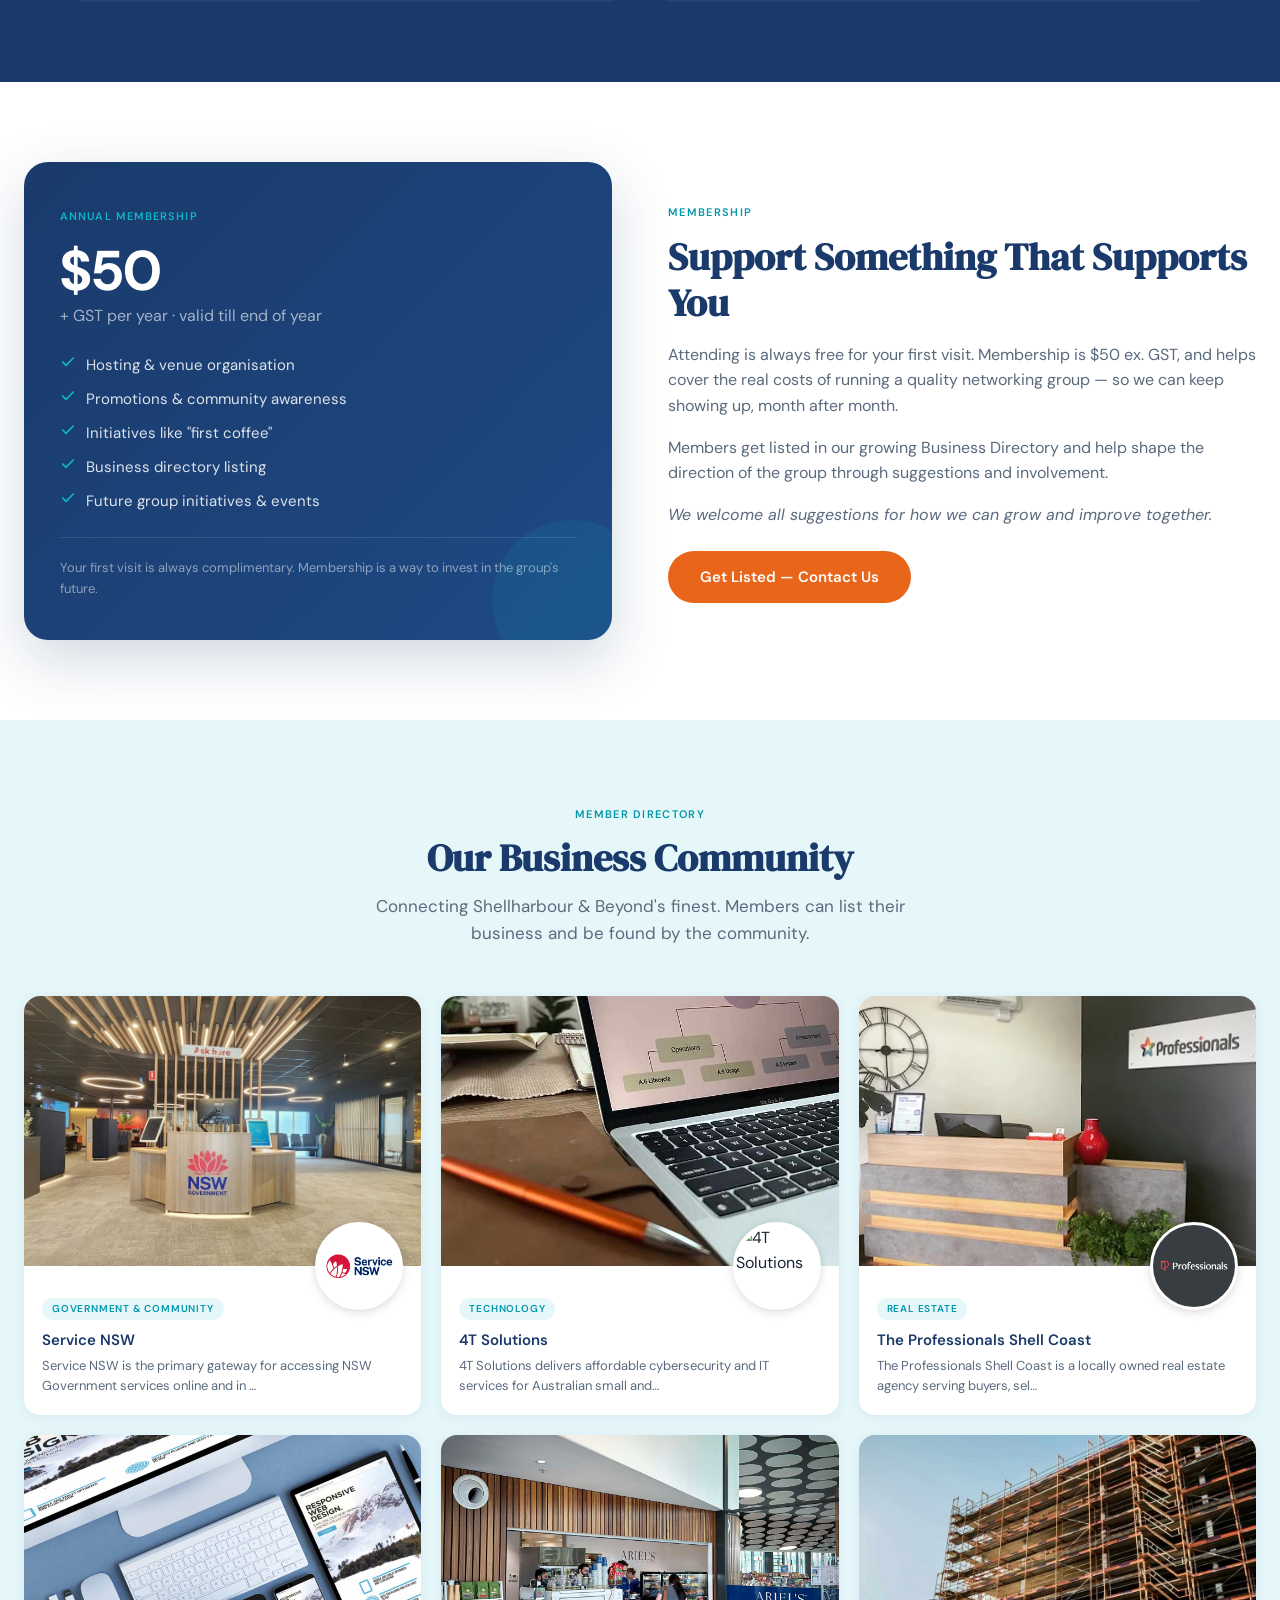
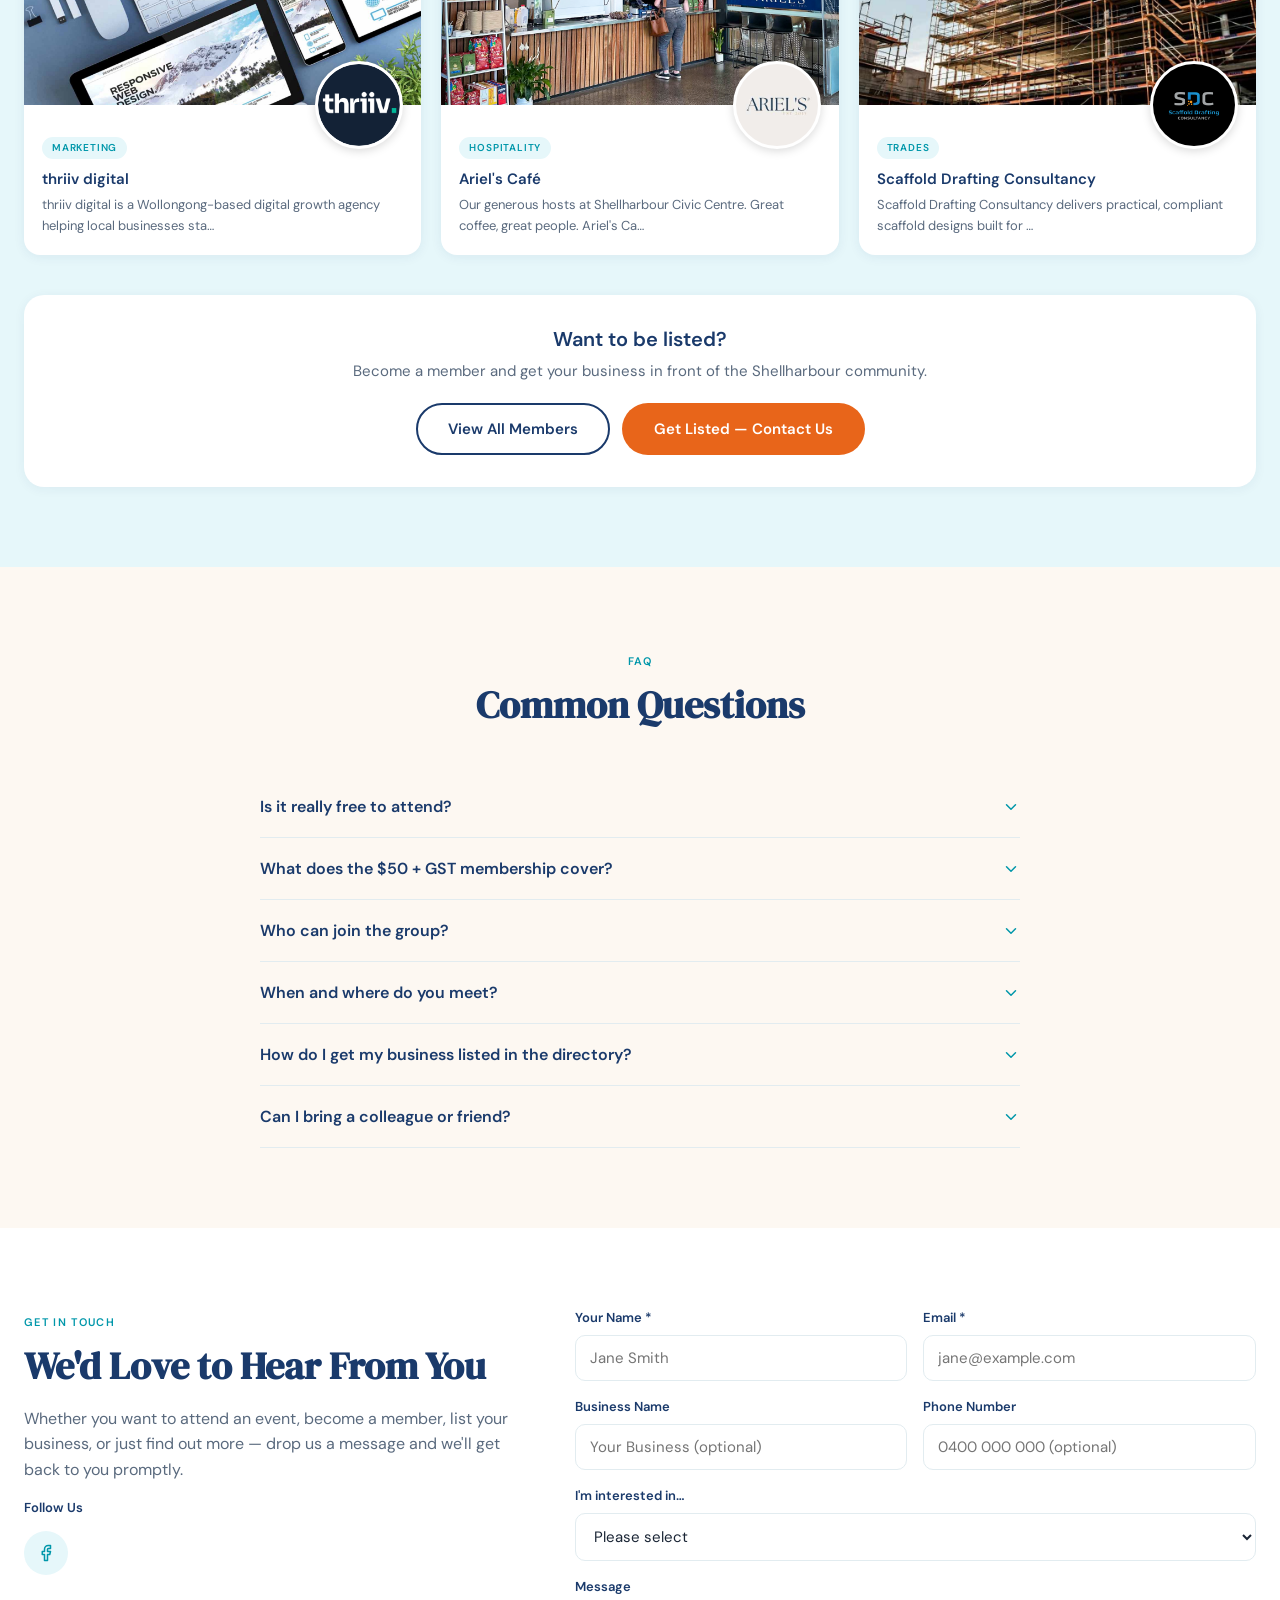
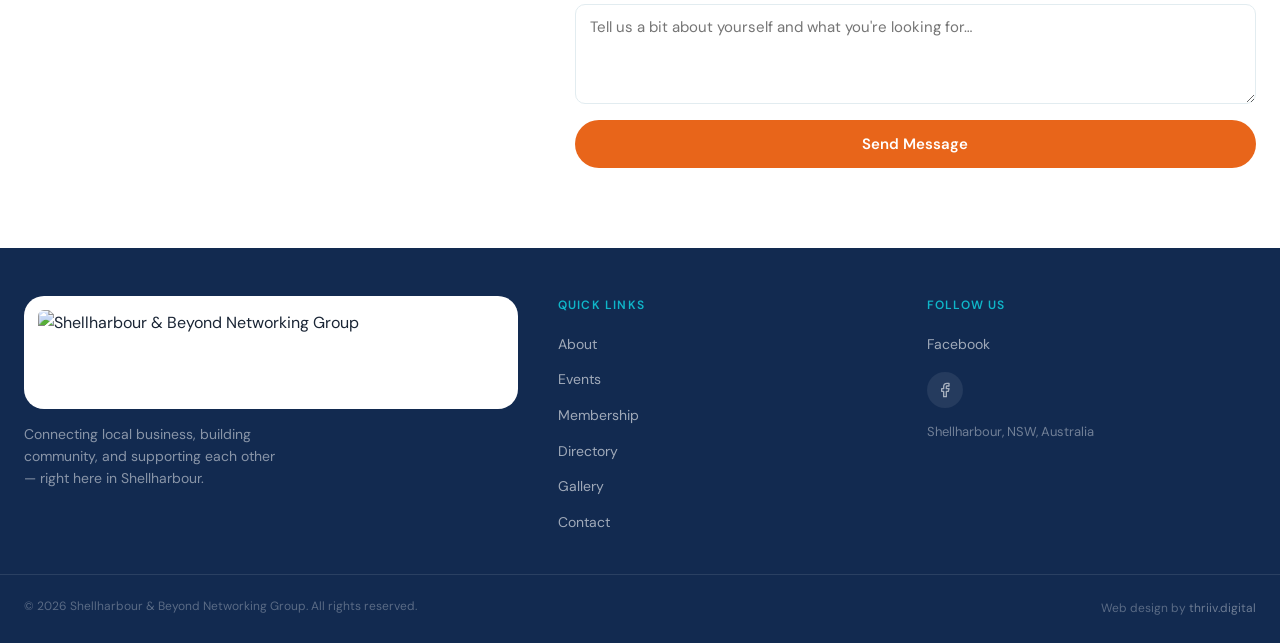
==== commit e963109b: "Reorder events: Network Morning now #1, Business Breakfast moves to Aug 27 - Hero events card: Rasha" ====
--- a/index.html
+++ b/index.html
@@ -137,19 +137,70 @@
         <div class="countdown-label">Upcoming Events</div>
 
         <div class="event-item is-open"
+             data-event-id="network"
+             data-target="2026-08-13T10:00:00+10:00"
+             data-name="Monthly Network Morning"
+             data-date-full="August 13, 2026"
+             data-time-label="10:00am – 11:30am">
+          <div class="event-item-header">
+            <button class="event-toggle" type="button" aria-expanded="true" aria-controls="event-body-network" aria-label="Toggle Monthly Network Morning details">
+              <svg class="event-toggle-icon" width="14" height="14" viewBox="0 0 24 24" fill="none" stroke="currentColor" stroke-width="2.5" stroke-linecap="round"><line x1="12" y1="5" x2="12" y2="19"/><line x1="5" y1="12" x2="19" y2="12"/></svg>
+            </button>
+            <div class="event-item-title">Monthly Network Morning</div>
+            <a class="add-to-cal"
+              href="data:text/calendar;charset=utf8,BEGIN:VCALENDAR%0AVERSION:2.0%0APRODID:-//Shellharbour%20%26%20Beyond//EN%0ABEGIN:VEVENT%0ADTSTART:20260813T000000Z%0ADTEND:20260813T013000Z%0ASUMMARY:Shellharbour%20%26%20Beyond%20Monthly%20Network%20Morning%0ADESCRIPTION:Monthly%20networking%20event%20-%20first%20visit%20free!%0ALOCATION:Rashays%20Shellharbour%2C%20NSW%0AURL:https://share.google/5BaDR1vyqAD13IMUi%0AEND:VEVENT%0AEND:VCALENDAR"
+              download="shellharbour-network-morning-aug2026.ics">
+              <svg width="11" height="11" viewBox="0 0 24 24" fill="none" stroke="currentColor" stroke-width="2.5" stroke-linecap="round" stroke-linejoin="round"><path d="M21 15v4a2 2 0 0 1-2 2H5a2 2 0 0 1-2-2v-4"/><polyline points="7 10 12 15 17 10"/><line x1="12" y1="15" x2="12" y2="3"/></svg>
+              Add to Calendar
+            </a>
+          </div>
+          <div class="event-item-meta">
+            <span class="cd-loc">
+              <svg width="13" height="13" viewBox="0 0 24 24" fill="none" stroke="rgba(255,255,255,0.55)" stroke-width="2" stroke-linecap="round" stroke-linejoin="round"><rect x="3" y="4" width="18" height="18" rx="2"/><line x1="16" y1="2" x2="16" y2="6"/><line x1="8" y1="2" x2="8" y2="6"/><line x1="3" y1="10" x2="21" y2="10"/></svg>
+              Thursday, Aug 13
+            </span>
+            <span class="cd-loc">
+              <svg width="13" height="13" viewBox="0 0 24 24" fill="none" stroke="rgba(255,255,255,0.5)" stroke-width="2" stroke-linecap="round" stroke-linejoin="round"><path d="M21 10c0 7-9 13-9 13s-9-6-9-13a9 9 0 0 1 18 0z"/><circle cx="12" cy="10" r="3"/></svg>
+              <a href="https://share.google/5BaDR1vyqAD13IMUi" target="_blank" rel="noopener noreferrer">Rashays, Shellharbour</a>
+            </span>
+            <span class="cd-loc">
+              <svg width="13" height="13" viewBox="0 0 24 24" fill="none" stroke="rgba(255,255,255,0.55)" stroke-width="2" stroke-linecap="round" stroke-linejoin="round"><circle cx="12" cy="12" r="10"/><polyline points="12 6 12 12 16 14"/></svg>
+              10am – 11:30am
+            </span>
+          </div>
+          <div class="event-item-body" id="event-body-network">
+            <div class="countdown-grid">
+              <div class="countdown-unit">
+                <div class="countdown-num" data-cd="days">00</div>
+                <div class="countdown-unitlabel">Days</div>
+              </div>
+              <div class="countdown-unit">
+                <div class="countdown-num" data-cd="hours">00</div>
+                <div class="countdown-unitlabel">Hours</div>
+              </div>
+              <div class="countdown-unit">
+                <div class="countdown-num" data-cd="mins">00</div>
+                <div class="countdown-unitlabel">Mins</div>
+              </div>
+            </div>
+            <div class="countdown-expired" style="display:none">Event is on today!</div>
+          </div>
+        </div>
+
+        <div class="event-item"
              data-event-id="breakfast"
-             data-target="2026-07-23T07:00:00+10:00"
+             data-target="2026-08-27T07:00:00+10:00"
              data-name="Monthly Business Breakfast"
-             data-date-full="July 23, 2026"
+             data-date-full="August 27, 2026"
              data-time-label="7:00am – 8:30am">
           <div class="event-item-header">
-            <button class="event-toggle" type="button" aria-expanded="true" aria-controls="event-body-breakfast" aria-label="Toggle Monthly Business Breakfast details">
+            <button class="event-toggle" type="button" aria-expanded="false" aria-controls="event-body-breakfast" aria-label="Toggle Monthly Business Breakfast details">
               <svg class="event-toggle-icon" width="14" height="14" viewBox="0 0 24 24" fill="none" stroke="currentColor" stroke-width="2.5" stroke-linecap="round"><line x1="12" y1="5" x2="12" y2="19"/><line x1="5" y1="12" x2="19" y2="12"/></svg>
             </button>
             <div class="event-item-title">Monthly Business Breakfast</div>
             <a class="add-to-cal"
-              href="data:text/calendar;charset=utf8,BEGIN:VCALENDAR%0AVERSION:2.0%0APRODID:-//Shellharbour%20%26%20Beyond//EN%0ABEGIN:VEVENT%0ADTSTART:20260722T210000Z%0ADTEND:20260722T223000Z%0ASUMMARY:Shellharbour%20%26%20Beyond%20Monthly%20Business%20Breakfast%0ADESCRIPTION:Monthly%20business%20breakfast%20-%20first%20visit%20free!%0ALOCATION:Georgia%20Rose%2C%20The%20Nook%2C%20NSW%0AEND:VEVENT%0AEND:VCALENDAR"
-              download="shellharbour-business-breakfast-jul2026.ics">
+              href="data:text/calendar;charset=utf8,BEGIN:VCALENDAR%0AVERSION:2.0%0APRODID:-//Shellharbour%20%26%20Beyond//EN%0ABEGIN:VEVENT%0ADTSTART:20260826T210000Z%0ADTEND:20260826T223000Z%0ASUMMARY:Shellharbour%20%26%20Beyond%20Monthly%20Business%20Breakfast%0ADESCRIPTION:Monthly%20business%20breakfast%20-%20first%20visit%20free!%0ALOCATION:Georgia%20Rose%2C%20The%20Nook%2C%20NSW%0AEND:VEVENT%0AEND:VCALENDAR"
+              download="shellharbour-business-breakfast-aug2026.ics">
               <svg width="11" height="11" viewBox="0 0 24 24" fill="none" stroke="currentColor" stroke-width="2.5" stroke-linecap="round" stroke-linejoin="round"><path d="M21 15v4a2 2 0 0 1-2 2H5a2 2 0 0 1-2-2v-4"/><polyline points="7 10 12 15 17 10"/><line x1="12" y1="15" x2="12" y2="3"/></svg>
               Add to Calendar
             </a>
@@ -157,7 +208,7 @@
           <div class="event-item-meta">
             <span class="cd-loc">
               <svg width="13" height="13" viewBox="0 0 24 24" fill="none" stroke="rgba(255,255,255,0.55)" stroke-width="2" stroke-linecap="round" stroke-linejoin="round"><rect x="3" y="4" width="18" height="18" rx="2"/><line x1="16" y1="2" x2="16" y2="6"/><line x1="8" y1="2" x2="8" y2="6"/><line x1="3" y1="10" x2="21" y2="10"/></svg>
-              Thursday, July 23
+              Thursday, Aug 27
             </span>
             <span class="cd-loc">
               <svg width="13" height="13" viewBox="0 0 24 24" fill="none" stroke="rgba(255,255,255,0.5)" stroke-width="2" stroke-linecap="round" stroke-linejoin="round"><path d="M21 10c0 7-9 13-9 13s-9-6-9-13a9 9 0 0 1 18 0z"/><circle cx="12" cy="10" r="3"/></svg>
@@ -186,57 +237,6 @@
             <div class="countdown-expired" style="display:none">Event is on today!</div>
           </div>
         </div>
-
-        <div class="event-item"
-             data-event-id="network"
-             data-target="2026-08-13T10:00:00+10:00"
-             data-name="Monthly Network Morning"
-             data-date-full="August 13, 2026"
-             data-time-label="10:00am – 11:30am">
-          <div class="event-item-header">
-            <button class="event-toggle" type="button" aria-expanded="false" aria-controls="event-body-network" aria-label="Toggle Monthly Network Morning details">
-              <svg class="event-toggle-icon" width="14" height="14" viewBox="0 0 24 24" fill="none" stroke="currentColor" stroke-width="2.5" stroke-linecap="round"><line x1="12" y1="5" x2="12" y2="19"/><line x1="5" y1="12" x2="19" y2="12"/></svg>
-            </button>
-            <div class="event-item-title">Monthly Network Morning</div>
-            <a class="add-to-cal"
-              href="data:text/calendar;charset=utf8,BEGIN:VCALENDAR%0AVERSION:2.0%0APRODID:-//Shellharbour%20%26%20Beyond//EN%0ABEGIN:VEVENT%0ADTSTART:20260813T000000Z%0ADTEND:20260813T013000Z%0ASUMMARY:Shellharbour%20%26%20Beyond%20Monthly%20Network%20Morning%0ADESCRIPTION:Monthly%20networking%20event%20-%20first%20visit%20free!%0ALOCATION:Rashays%20Shellharbour%2C%20NSW%0AURL:https://share.google/5BaDR1vyqAD13IMUi%0AEND:VEVENT%0AEND:VCALENDAR"
-              download="shellharbour-network-morning-aug2026.ics">
-              <svg width="11" height="11" viewBox="0 0 24 24" fill="none" stroke="currentColor" stroke-width="2.5" stroke-linecap="round" stroke-linejoin="round"><path d="M21 15v4a2 2 0 0 1-2 2H5a2 2 0 0 1-2-2v-4"/><polyline points="7 10 12 15 17 10"/><line x1="12" y1="15" x2="12" y2="3"/></svg>
-              Add to Calendar
-            </a>
-          </div>
-          <div class="event-item-meta">
-            <span class="cd-loc">
-              <svg width="13" height="13" viewBox="0 0 24 24" fill="none" stroke="rgba(255,255,255,0.55)" stroke-width="2" stroke-linecap="round" stroke-linejoin="round"><rect x="3" y="4" width="18" height="18" rx="2"/><line x1="16" y1="2" x2="16" y2="6"/><line x1="8" y1="2" x2="8" y2="6"/><line x1="3" y1="10" x2="21" y2="10"/></svg>
-              Thursday, Aug 13
-            </span>
-            <span class="cd-loc">
-              <svg width="13" height="13" viewBox="0 0 24 24" fill="none" stroke="rgba(255,255,255,0.5)" stroke-width="2" stroke-linecap="round" stroke-linejoin="round"><path d="M21 10c0 7-9 13-9 13s-9-6-9-13a9 9 0 0 1 18 0z"/><circle cx="12" cy="10" r="3"/></svg>
-              <a href="https://share.google/5BaDR1vyqAD13IMUi" target="_blank" rel="noopener noreferrer">Rashays, Shellharbour</a>
-            </span>
-            <span class="cd-loc">
-              <svg width="13" height="13" viewBox="0 0 24 24" fill="none" stroke="rgba(255,255,255,0.55)" stroke-width="2" stroke-linecap="round" stroke-linejoin="round"><circle cx="12" cy="12" r="10"/><polyline points="12 6 12 12 16 14"/></svg>
-              10am – 11:30am
-            </span>
-          </div>
-          <div class="event-item-body" id="event-body-network">
-            <div class="countdown-grid">
-              <div class="countdown-unit">
-                <div class="countdown-num" data-cd="days">00</div>
-                <div class="countdown-unitlabel">Days</div>
-              </div>
-              <div class="countdown-unit">
-                <div class="countdown-num" data-cd="hours">00</div>
-                <div class="countdown-unitlabel">Hours</div>
-              </div>
-              <div class="countdown-unit">
-                <div class="countdown-num" data-cd="mins">00</div>
-                <div class="countdown-unitlabel">Mins</div>
-              </div>
-            </div>
-            <div class="countdown-expired" style="display:none">Event is on today!</div>
-          </div>
-        </div>
       </div>
       <img src="uploads/shbng-network2a.jpg?v=20260714" alt="Shellharbour &amp; Beyond Networking Group members" class="hero-photo"/>
     </div>
@@ -362,38 +362,6 @@
     </div>
     <div class="events-grid">
       <div class="event-card">
-        <img src="uploads/georgia-rose.jpg" alt="Georgia Rose, The Nook" class="event-card-img"/>
-        <div class="event-card-body">
-          <div class="event-card-title-row">
-            <h3 class="event-card-title">Monthly Business Breakfast</h3>
-            <a class="add-to-cal"
-              href="data:text/calendar;charset=utf8,BEGIN:VCALENDAR%0AVERSION:2.0%0APRODID:-//Shellharbour%20%26%20Beyond//EN%0ABEGIN:VEVENT%0ADTSTART:20260722T210000Z%0ADTEND:20260722T223000Z%0ASUMMARY:Shellharbour%20%26%20Beyond%20Monthly%20Business%20Breakfast%0ADESCRIPTION:Monthly%20business%20breakfast%20-%20first%20visit%20free!%0ALOCATION:Georgia%20Rose%2C%20The%20Nook%2C%20NSW%0AEND:VEVENT%0AEND:VCALENDAR"
-              download="shellharbour-business-breakfast-jul2026.ics">
-              <svg width="11" height="11" viewBox="0 0 24 24" fill="none" stroke="currentColor" stroke-width="2.5" stroke-linecap="round" stroke-linejoin="round"><path d="M21 15v4a2 2 0 0 1-2 2H5a2 2 0 0 1-2-2v-4"/><polyline points="7 10 12 15 17 10"/><line x1="12" y1="15" x2="12" y2="3"/></svg>
-              Add to Calendar
-            </a>
-          </div>
-          <div class="event-card-meta">
-            <span class="event-card-meta-row">
-              <svg width="15" height="15" viewBox="0 0 24 24" fill="none" stroke="rgba(255,255,255,0.5)" stroke-width="2" stroke-linecap="round" stroke-linejoin="round"><rect x="3" y="4" width="18" height="18" rx="2"/><line x1="16" y1="2" x2="16" y2="6"/><line x1="8" y1="2" x2="8" y2="6"/><line x1="3" y1="10" x2="21" y2="10"/></svg>
-              Thursday, July 23
-            </span>
-            <span class="event-card-meta-row">
-              <svg width="15" height="15" viewBox="0 0 24 24" fill="none" stroke="rgba(255,255,255,0.5)" stroke-width="2" stroke-linecap="round" stroke-linejoin="round"><path d="M21 10c0 7-9 13-9 13s-9-6-9-13a9 9 0 0 1 18 0z"/><circle cx="12" cy="10" r="3"/></svg>
-              <a href="https://www.google.com/maps/search/Georgia+Rose+The+Nook" target="_blank" rel="noopener noreferrer">Georgia Rose, The Nook</a>
-            </span>
-            <span class="event-card-meta-row">
-              <svg width="15" height="15" viewBox="0 0 24 24" fill="none" stroke="rgba(255,255,255,0.5)" stroke-width="2" stroke-linecap="round" stroke-linejoin="round"><circle cx="12" cy="12" r="10"/><polyline points="12 6 12 12 16 14"/></svg>
-              7am – 8:30am
-            </span>
-          </div>
-          <div class="free-badge">
-            <svg width="14" height="14" viewBox="0 0 24 24" fill="none" stroke="currentColor" stroke-width="2.5" stroke-linecap="round" stroke-linejoin="round"><polyline points="20 6 9 17 4 12"/></svg>
-            Free to attend your first time
-          </div>
-        </div>
-      </div>
-      <div class="event-card">
         <img src="uploads/pic-shbng-rashays2.jpg" alt="Rashays Shellharbour" class="event-card-img event-card-img-top"/>
         <div class="event-card-body">
           <div class="event-card-title-row">
@@ -417,6 +385,38 @@
             <span class="event-card-meta-row">
               <svg width="15" height="15" viewBox="0 0 24 24" fill="none" stroke="rgba(255,255,255,0.5)" stroke-width="2" stroke-linecap="round" stroke-linejoin="round"><circle cx="12" cy="12" r="10"/><polyline points="12 6 12 12 16 14"/></svg>
               10am – 11:30am
+            </span>
+          </div>
+          <div class="free-badge">
+            <svg width="14" height="14" viewBox="0 0 24 24" fill="none" stroke="currentColor" stroke-width="2.5" stroke-linecap="round" stroke-linejoin="round"><polyline points="20 6 9 17 4 12"/></svg>
+            Free to attend your first time
+          </div>
+        </div>
+      </div>
+      <div class="event-card">
+        <img src="uploads/georgia-rose.jpg" alt="Georgia Rose, The Nook" class="event-card-img"/>
+        <div class="event-card-body">
+          <div class="event-card-title-row">
+            <h3 class="event-card-title">Monthly Business Breakfast</h3>
+            <a class="add-to-cal"
+              href="data:text/calendar;charset=utf8,BEGIN:VCALENDAR%0AVERSION:2.0%0APRODID:-//Shellharbour%20%26%20Beyond//EN%0ABEGIN:VEVENT%0ADTSTART:20260826T210000Z%0ADTEND:20260826T223000Z%0ASUMMARY:Shellharbour%20%26%20Beyond%20Monthly%20Business%20Breakfast%0ADESCRIPTION:Monthly%20business%20breakfast%20-%20first%20visit%20free!%0ALOCATION:Georgia%20Rose%2C%20The%20Nook%2C%20NSW%0AEND:VEVENT%0AEND:VCALENDAR"
+              download="shellharbour-business-breakfast-aug2026.ics">
+              <svg width="11" height="11" viewBox="0 0 24 24" fill="none" stroke="currentColor" stroke-width="2.5" stroke-linecap="round" stroke-linejoin="round"><path d="M21 15v4a2 2 0 0 1-2 2H5a2 2 0 0 1-2-2v-4"/><polyline points="7 10 12 15 17 10"/><line x1="12" y1="15" x2="12" y2="3"/></svg>
+              Add to Calendar
+            </a>
+          </div>
+          <div class="event-card-meta">
+            <span class="event-card-meta-row">
+              <svg width="15" height="15" viewBox="0 0 24 24" fill="none" stroke="rgba(255,255,255,0.5)" stroke-width="2" stroke-linecap="round" stroke-linejoin="round"><rect x="3" y="4" width="18" height="18" rx="2"/><line x1="16" y1="2" x2="16" y2="6"/><line x1="8" y1="2" x2="8" y2="6"/><line x1="3" y1="10" x2="21" y2="10"/></svg>
+              Thursday, Aug 27
+            </span>
+            <span class="event-card-meta-row">
+              <svg width="15" height="15" viewBox="0 0 24 24" fill="none" stroke="rgba(255,255,255,0.5)" stroke-width="2" stroke-linecap="round" stroke-linejoin="round"><path d="M21 10c0 7-9 13-9 13s-9-6-9-13a9 9 0 0 1 18 0z"/><circle cx="12" cy="10" r="3"/></svg>
+              <a href="https://www.google.com/maps/search/Georgia+Rose+The+Nook" target="_blank" rel="noopener noreferrer">Georgia Rose, The Nook</a>
+            </span>
+            <span class="event-card-meta-row">
+              <svg width="15" height="15" viewBox="0 0 24 24" fill="none" stroke="rgba(255,255,255,0.5)" stroke-width="2" stroke-linecap="round" stroke-linejoin="round"><circle cx="12" cy="12" r="10"/><polyline points="12 6 12 12 16 14"/></svg>
+              7am – 8:30am
             </span>
           </div>
           <div class="free-badge">
